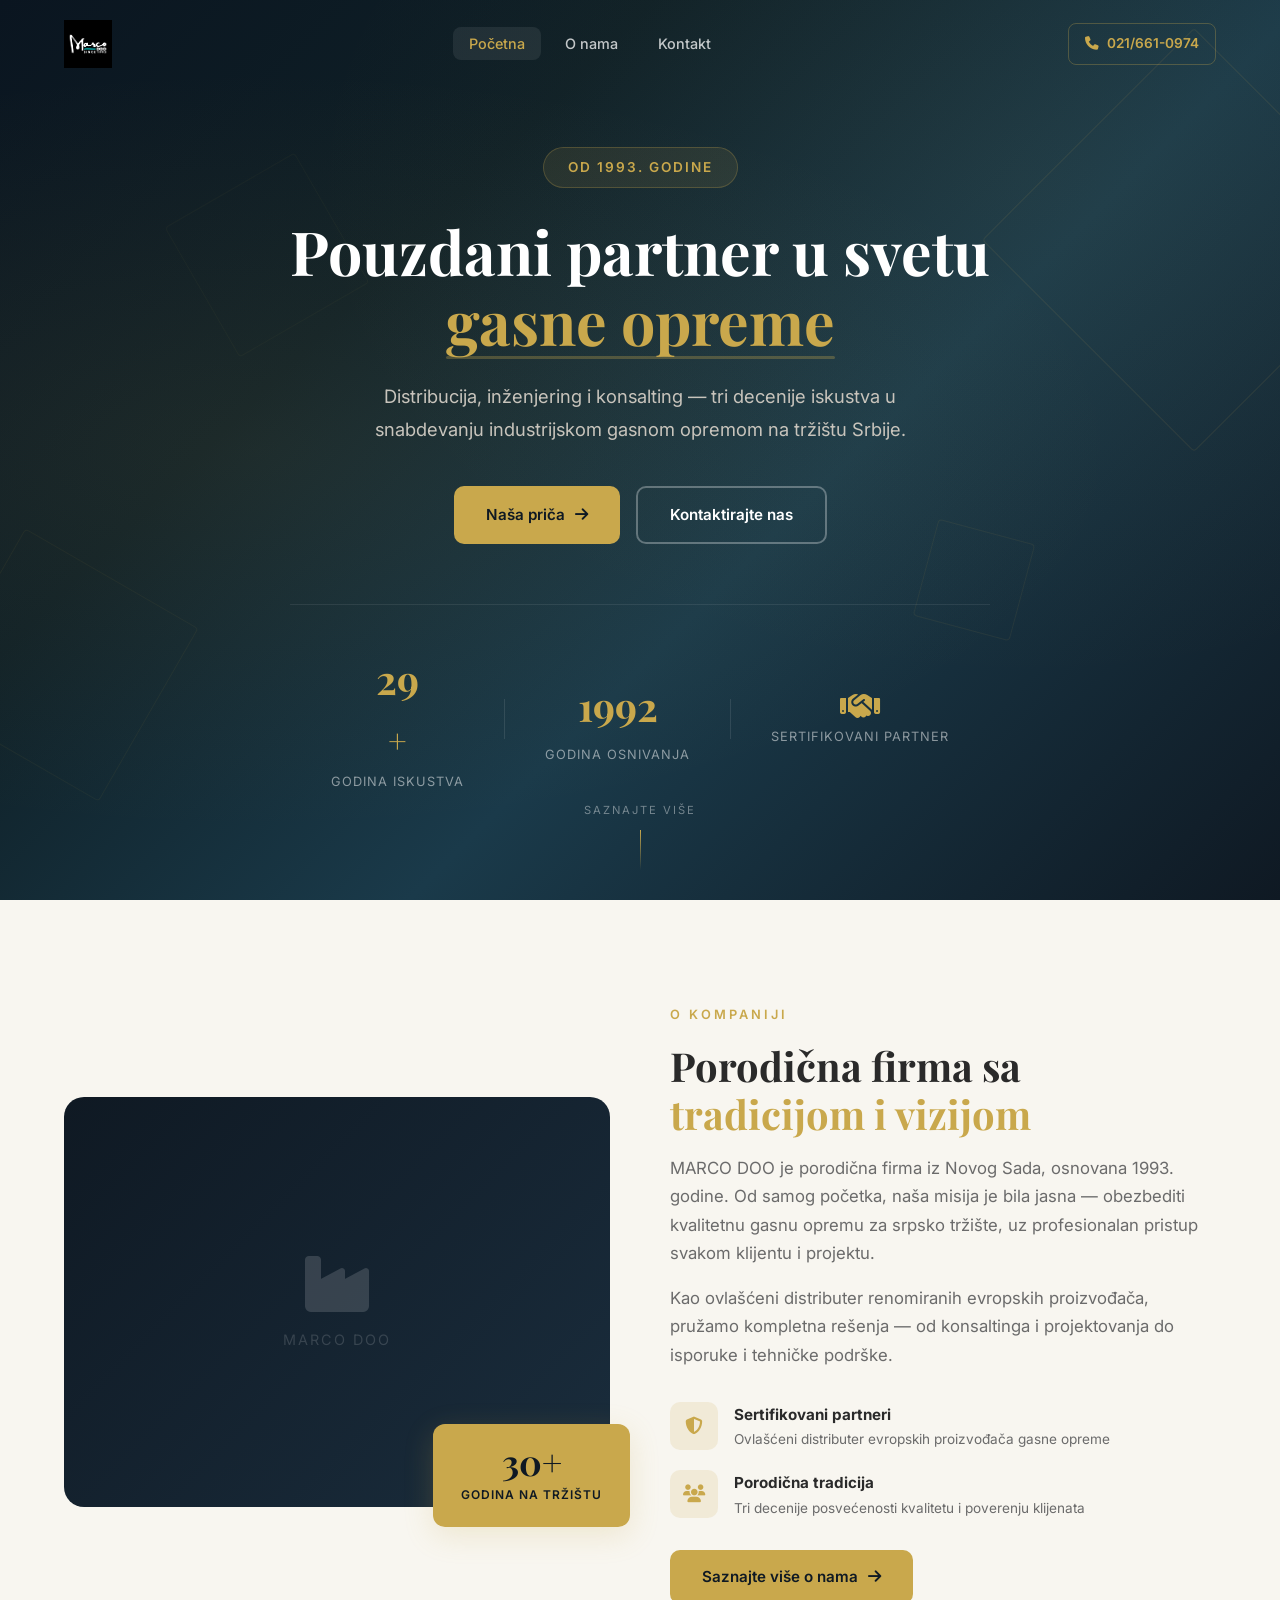
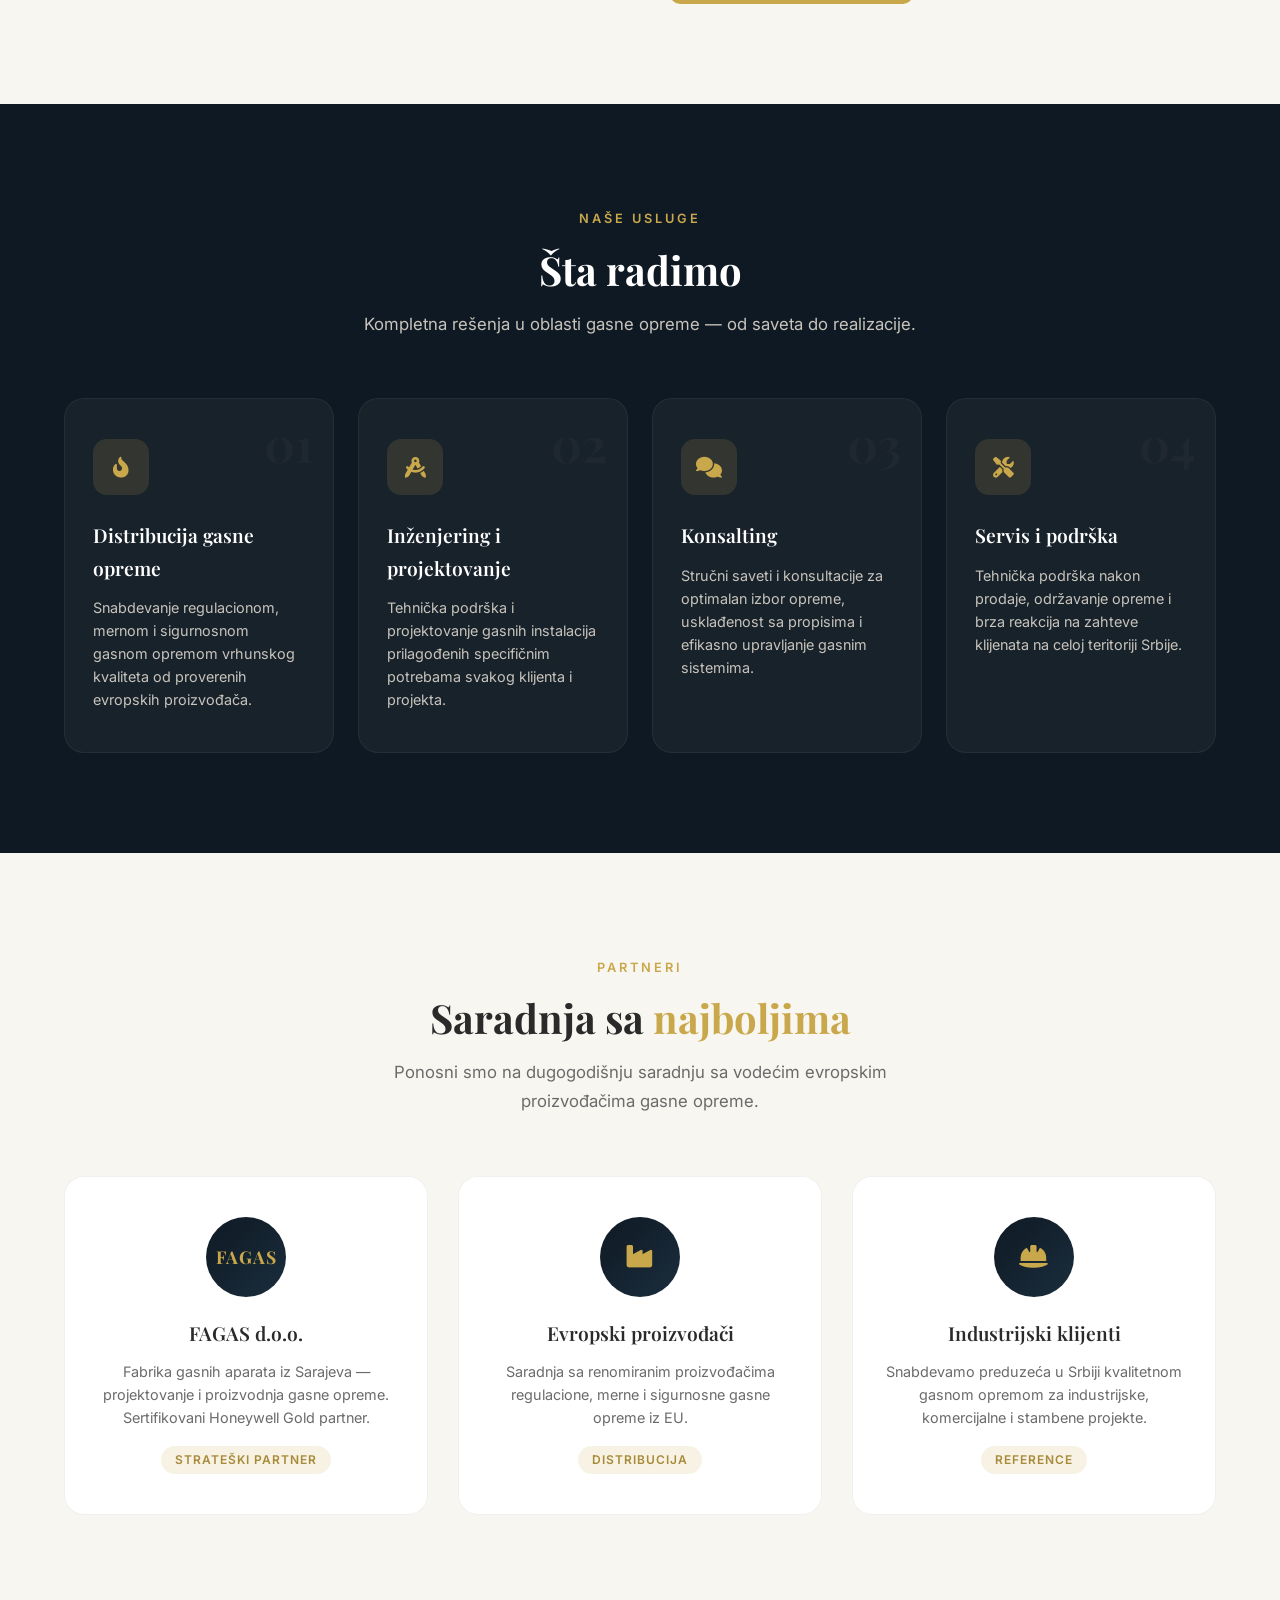
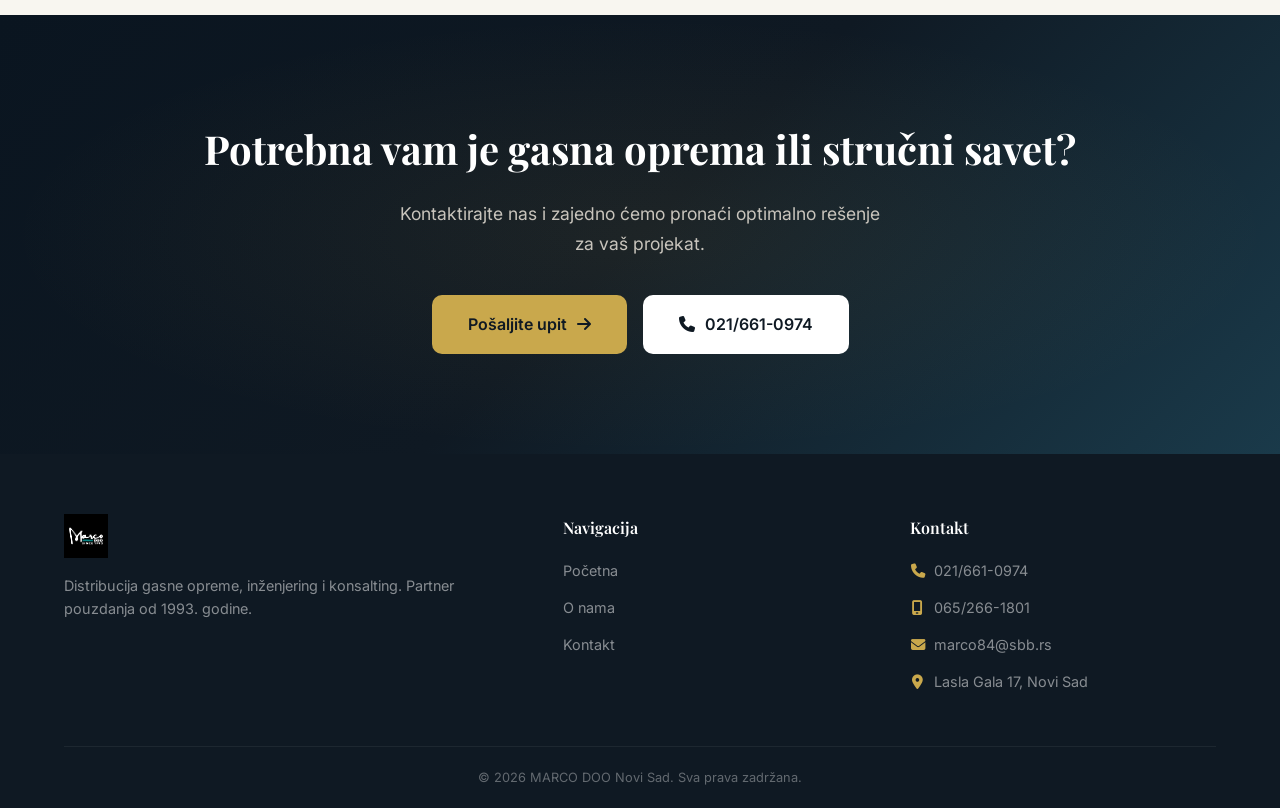
==== index.html @ 39e5b358 "Fix OG image URLs to use actual GitHub Pages domain Images weren't showing in link previews because " ====
<!DOCTYPE html>
<html lang="sr" dir="ltr">
<head>
  <meta charset="UTF-8">
  <meta name="viewport" content="width=device-width, initial-scale=1.0">
  <title>MARCO DOO - Gasna oprema i inženjering | Novi Sad</title>
  <meta name="description" content="MARCO DOO Novi Sad - Distribucija gasne opreme, inženjering i konsalting. Partner pouzdanja od 1993. godine.">
  <meta name="keywords" content="gasna oprema, inženjering, konsalting, distribucija, Novi Sad, MARCO">
  <link rel="canonical" href="https://djordje-stankovic.github.io/marco-doo/index.html">
  <meta property="og:title" content="MARCO DOO - Gasna oprema i inženjering">
  <meta property="og:description" content="Distribucija gasne opreme, inženjering i konsalting. Partner pouzdanja od 1993. godine.">
  <meta property="og:type" content="website">
  <meta property="og:url" content="https://djordje-stankovic.github.io/marco-doo/">
  <meta property="og:image" content="https://djordje-stankovic.github.io/marco-doo/images/viber_image_2026-03-04_09-18-24-986.jpg">
  <meta property="og:image:alt" content="MARCO DOO logo">
  <meta property="og:image:type" content="image/jpeg">
  <meta property="og:image:width" content="1200">
  <meta property="og:image:height" content="630">
  <meta property="og:site_name" content="MARCO DOO">
  <meta property="og:locale" content="sr_RS">
  <meta name="twitter:card" content="summary_large_image">
  <meta name="twitter:title" content="MARCO DOO - Gasna oprema i inženjering">
  <meta name="twitter:description" content="Distribucija gasne opreme, inženjering i konsalting. Partner pouzdanja od 1993. godine.">
  <meta name="twitter:image" content="https://djordje-stankovic.github.io/marco-doo/images/viber_image_2026-03-04_09-18-24-986.jpg">
  <link rel="preconnect" href="https://fonts.googleapis.com">
  <link rel="preconnect" href="https://fonts.gstatic.com" crossorigin>
  <link href="https://fonts.googleapis.com/css2?family=Playfair+Display:wght@400;500;600;700&family=Inter:wght@300;400;500;600;700&display=swap" rel="stylesheet">
  <link rel="stylesheet" href="https://cdnjs.cloudflare.com/ajax/libs/font-awesome/6.5.1/css/all.min.css">
  <link rel="stylesheet" href="style.css">

  <script type="application/ld+json">
  {
    "@context": "https://schema.org",
    "@type": "Organization",
    "name": "MARCO DOO",
    "description": "Distribucija gasne opreme, inženjering i konsalting",
    "url": "https://djordje-stankovic.github.io/marco-doo",
    "telephone": "+381216610974",
    "email": "marco84@sbb.rs",
    "address": {
      "@type": "PostalAddress",
      "streetAddress": "Lasla Gala 17",
      "addressLocality": "Novi Sad",
      "postalCode": "21000",
      "addressCountry": "RS"
    },
    "foundingDate": "1993-03-10",
    "founder": {
      "@type": "Person",
      "name": "Sekula Popović"
    }
  }
  </script>
</head>
<body>

  <!-- Preloader -->
  <div class="preloader" id="preloader">
    <div class="preloader__inner">
      <div class="preloader__logo"><img src="images/viber_image_2026-03-04_09-18-24-986.jpg" alt="MARCO DOO" class="preloader__logo-img"></div>
      <div class="preloader__bar"><div class="preloader__progress"></div></div>
    </div>
  </div>

  <!-- Header -->
  <header class="header" id="header">
    <nav class="nav container">
      <a href="index.html" class="nav__logo">
        <img src="images/viber_image_2026-03-04_09-18-24-986.jpg" alt="MARCO DOO logo" class="nav__logo-img">
      </a>
      <ul class="nav__menu" id="navMenu">
        <li><a href="index.html" class="nav__link active"><i class="fa-solid fa-house"></i> Početna</a></li>
        <li><a href="onama.html" class="nav__link"><i class="fa-solid fa-landmark"></i> O nama</a></li>
        <li><a href="kontakt.html" class="nav__link"><i class="fa-solid fa-envelope"></i> Kontakt</a></li>
        <li class="nav__menu-cta">
          <a href="tel:+381216610974" class="btn btn--gold btn--sm"><i class="fa-solid fa-phone"></i> Pozovite nas</a>
        </li>
        <li class="nav__menu-social">
          <a href="mailto:marco84@sbb.rs"><i class="fa-solid fa-envelope"></i></a>
          <a href="tel:+381216610974"><i class="fa-solid fa-phone"></i></a>
        </li>
      </ul>
      <div class="nav__actions">
        <a href="tel:+381216610974" class="nav__phone"><i class="fa-solid fa-phone"></i> <span>021/661-0974</span></a>
        <button class="nav__burger" id="navBurger" aria-label="Otvori meni">
          <span></span><span></span><span></span>
        </button>
      </div>
    </nav>
    <div class="mobile-overlay" id="mobileOverlay"></div>
  </header>

  <main>
    <!-- Hero -->
    <section class="hero">
      <div class="hero__bg"></div>
      <div class="hero__geometric">
        <div class="hero__shape hero__shape--1"></div>
        <div class="hero__shape hero__shape--2"></div>
        <div class="hero__shape hero__shape--3"></div>
        <div class="hero__shape hero__shape--4"></div>
      </div>
      <div class="hero__content container">
        <div class="hero__badge animate-on-scroll">Od 1993. godine</div>
        <h1 class="hero__title animate-on-scroll">
          Pouzdani partner u svetu<br>
          <span class="hero__title-accent">gasne opreme</span>
        </h1>
        <p class="hero__subtitle animate-on-scroll">
          Distribucija, inženjering i konsalting — tri decenije iskustva u snabdevanju
          industrijskom gasnom opremom na tržištu Srbije.
        </p>
        <div class="hero__actions animate-on-scroll">
          <a href="onama.html" class="btn btn--gold">Naša priča <i class="fa-solid fa-arrow-right"></i></a>
          <a href="kontakt.html" class="btn btn--outline">Kontaktirajte nas</a>
        </div>
        <div class="hero__stats animate-on-scroll">
          <div class="hero__stat">
            <span class="hero__stat-number" data-count="30">0</span><span class="hero__stat-plus">+</span>
            <span class="hero__stat-label">Godina iskustva</span>
          </div>
          <div class="hero__stat-divider"></div>
          <div class="hero__stat">
            <span class="hero__stat-number" data-count="1993">0</span>
            <span class="hero__stat-label">Godina osnivanja</span>
          </div>
          <div class="hero__stat-divider"></div>
          <div class="hero__stat">
            <i class="fa-solid fa-handshake hero__stat-icon"></i>
            <span class="hero__stat-label">Sertifikovani partner</span>
          </div>
        </div>
      </div>
      <div class="hero__scroll">
        <span>Saznajte više</span>
        <div class="hero__scroll-line"></div>
      </div>
    </section>

    <!-- About Intro -->
    <section class="about-intro section">
      <div class="container">
        <div class="about-intro__grid">
          <div class="about-intro__image animate-on-scroll">
            <div class="about-intro__img-placeholder">
              <i class="fa-solid fa-industry"></i>
              <span>MARCO DOO</span>
            </div>
            <div class="about-intro__experience">
              <span class="about-intro__experience-number">30+</span>
              <span class="about-intro__experience-text">godina na tržištu</span>
            </div>
          </div>
          <div class="about-intro__content">
            <span class="section__label animate-on-scroll">O kompaniji</span>
            <h2 class="section__title animate-on-scroll">Porodična firma sa <br><span class="text-gold">tradicijom i vizijom</span></h2>
            <p class="about-intro__text animate-on-scroll">
              MARCO DOO je porodična firma iz Novog Sada, osnovana 1993. godine.
              Od samog početka, naša misija je bila jasna — obezbediti
              kvalitetnu gasnu opremu za srpsko tržište, uz profesionalan pristup
              svakom klijentu i projektu.
            </p>
            <p class="about-intro__text animate-on-scroll">
              Kao ovlašćeni distributer renomiranih evropskih proizvođača,
              pružamo kompletna rešenja — od konsaltinga i projektovanja
              do isporuke i tehničke podrške.
            </p>
            <div class="about-intro__features animate-on-scroll">
              <div class="about-intro__feature">
                <div class="about-intro__feature-icon"><i class="fa-solid fa-shield-halved"></i></div>
                <div>
                  <strong>Sertifikovani partneri</strong>
                  <p>Ovlašćeni distributer evropskih proizvođača gasne opreme</p>
                </div>
              </div>
              <div class="about-intro__feature">
                <div class="about-intro__feature-icon"><i class="fa-solid fa-users"></i></div>
                <div>
                  <strong>Porodična tradicija</strong>
                  <p>Tri decenije posvećenosti kvalitetu i poverenju klijenata</p>
                </div>
              </div>
            </div>
            <a href="onama.html" class="btn btn--gold animate-on-scroll">Saznajte više o nama <i class="fa-solid fa-arrow-right"></i></a>
          </div>
        </div>
      </div>
    </section>

    <!-- Services -->
    <section class="services section section--dark">
      <div class="container">
        <div class="section__header">
          <span class="section__label animate-on-scroll">Naše usluge</span>
          <h2 class="section__title animate-on-scroll">Šta radimo</h2>
          <p class="section__desc animate-on-scroll">Kompletna rešenja u oblasti gasne opreme — od saveta do realizacije.</p>
        </div>
        <div class="services__grid">
          <div class="services__card tilt-card animate-on-scroll">
            <div class="services__card-icon">
              <i class="fa-solid fa-fire-flame-curved"></i>
            </div>
            <h3>Distribucija gasne opreme</h3>
            <p>Snabdevanje regulacionom, mernom i sigurnosnom gasnom opremom vrhunskog kvaliteta od proverenih evropskih proizvođača.</p>
            <div class="services__card-number">01</div>
          </div>
          <div class="services__card tilt-card animate-on-scroll">
            <div class="services__card-icon">
              <i class="fa-solid fa-compass-drafting"></i>
            </div>
            <h3>Inženjering i projektovanje</h3>
            <p>Tehnička podrška i projektovanje gasnih instalacija prilagođenih specifičnim potrebama svakog klijenta i projekta.</p>
            <div class="services__card-number">02</div>
          </div>
          <div class="services__card tilt-card animate-on-scroll">
            <div class="services__card-icon">
              <i class="fa-solid fa-comments"></i>
            </div>
            <h3>Konsalting</h3>
            <p>Stručni saveti i konsultacije za optimalan izbor opreme, usklađenost sa propisima i efikasno upravljanje gasnim sistemima.</p>
            <div class="services__card-number">03</div>
          </div>
          <div class="services__card tilt-card animate-on-scroll">
            <div class="services__card-icon">
              <i class="fa-solid fa-screwdriver-wrench"></i>
            </div>
            <h3>Servis i podrška</h3>
            <p>Tehnička podrška nakon prodaje, održavanje opreme i brza reakcija na zahteve klijenata na celoj teritoriji Srbije.</p>
            <div class="services__card-number">04</div>
          </div>
        </div>
      </div>
    </section>

    <!-- Partners -->
    <section class="partners section">
      <div class="container">
        <div class="section__header">
          <span class="section__label animate-on-scroll">Partneri</span>
          <h2 class="section__title animate-on-scroll">Saradnja sa <span class="text-gold">najboljima</span></h2>
          <p class="section__desc animate-on-scroll">Ponosni smo na dugogodišnju saradnju sa vodećim evropskim proizvođačima gasne opreme.</p>
        </div>
        <div class="partners__grid">
          <div class="partners__card tilt-card animate-on-scroll">
            <div class="partners__logo">
              <span>FAGAS</span>
            </div>
            <h3>FAGAS d.o.o.</h3>
            <p>Fabrika gasnih aparata iz Sarajeva — projektovanje i proizvodnja gasne opreme. Sertifikovani Honeywell Gold partner.</p>
            <span class="partners__tag">Strateški partner</span>
          </div>
          <div class="partners__card tilt-card animate-on-scroll">
            <div class="partners__logo">
              <i class="fa-solid fa-industry"></i>
            </div>
            <h3>Evropski proizvođači</h3>
            <p>Saradnja sa renomiranim proizvođačima regulacione, merne i sigurnosne gasne opreme iz EU.</p>
            <span class="partners__tag">Distribucija</span>
          </div>
          <div class="partners__card tilt-card animate-on-scroll">
            <div class="partners__logo">
              <i class="fa-solid fa-helmet-safety"></i>
            </div>
            <h3>Industrijski klijenti</h3>
            <p>Snabdevamo preduzeća u Srbiji kvalitetnom gasnom opremom za industrijske, komercijalne i stambene projekte.</p>
            <span class="partners__tag">Reference</span>
          </div>
        </div>
      </div>
    </section>

    <!-- CTA -->
    <section class="cta">
      <div class="cta__bg"></div>
      <div class="container cta__content">
        <h2 class="animate-on-scroll">Potrebna vam je gasna oprema ili stručni savet?</h2>
        <p class="animate-on-scroll">Kontaktirajte nas i zajedno ćemo pronaći optimalno rešenje za vaš projekat.</p>
        <div class="cta__actions animate-on-scroll">
          <a href="kontakt.html" class="btn btn--gold btn--lg">Pošaljite upit <i class="fa-solid fa-arrow-right"></i></a>
          <a href="tel:+381216610974" class="btn btn--white btn--lg"><i class="fa-solid fa-phone"></i> 021/661-0974</a>
        </div>
      </div>
    </section>
  </main>

  <!-- Footer -->
  <footer class="footer">
    <div class="container">
      <div class="footer__inner">
        <div class="footer__brand">
          <a href="index.html" class="footer__logo">
            <img src="images/viber_image_2026-03-04_09-18-24-986.jpg" alt="MARCO DOO logo" class="footer__logo-img">
          </a>
          <p class="footer__desc">Distribucija gasne opreme, inženjering i konsalting. Partner pouzdanja od 1993. godine.</p>
        </div>
        <div class="footer__nav">
          <h4>Navigacija</h4>
          <ul>
            <li><a href="index.html">Početna</a></li>
            <li><a href="onama.html">O nama</a></li>
            <li><a href="kontakt.html">Kontakt</a></li>
          </ul>
        </div>
        <div class="footer__contact">
          <h4>Kontakt</h4>
          <ul>
            <li><a href="tel:+381216610974"><i class="fa-solid fa-phone"></i> 021/661-0974</a></li>
            <li><a href="tel:+381652661801"><i class="fa-solid fa-mobile-screen"></i> 065/266-1801</a></li>
            <li><a href="mailto:marco84@sbb.rs"><i class="fa-solid fa-envelope"></i> marco84@sbb.rs</a></li>
            <li><span><i class="fa-solid fa-location-dot"></i> Lasla Gala 17, Novi Sad</span></li>
          </ul>
        </div>
      </div>
      <div class="footer__bottom">
        <p>&copy; <span class="current-year"></span> MARCO DOO Novi Sad. Sva prava zadržana.</p>
      </div>
    </div>
  </footer>

  <!-- Back to top -->
  <button class="back-to-top" id="backToTop" aria-label="Nazad na vrh">
    <i class="fa-solid fa-chevron-up"></i>
  </button>

  <script src="script.js"></script>
</body>
</html>
---- style.css ----
/* ================================================
   MARCO DOO - Premium Corporate Website
   Distribucija gasne opreme, inženjering, konsalting
   ================================================ */

/* ---- Variables ---- */
:root {
  --navy: #0f1923;
  --navy-light: #1a2d3d;
  --navy-mid: #142533;
  --gold: #c9a84c;
  --gold-light: #e0bf5a;
  --gold-dark: #a88b3a;
  --gold-glow: rgba(201, 168, 76, 0.15);
  --cream: #f8f6f0;
  --cream-dark: #efe9dc;
  --white: #ffffff;
  --text: #2a2a2a;
  --text-light: #6b6b6b;
  --text-on-dark: #c8c4bc;
  --border: rgba(201, 168, 76, 0.2);
  --shadow: 0 4px 30px rgba(0, 0, 0, 0.08);
  --shadow-lg: 0 20px 60px rgba(0, 0, 0, 0.12);
  --shadow-gold: 0 8px 30px rgba(201, 168, 76, 0.2);
  --radius: 12px;
  --radius-lg: 20px;
  --transition: 0.4s cubic-bezier(0.25, 0.46, 0.45, 0.94);
  --font-heading: 'Playfair Display', Georgia, serif;
  --font-body: 'Inter', -apple-system, sans-serif;
}

/* ---- Reset & Base ---- */
*, *::before, *::after { box-sizing: border-box; margin: 0; padding: 0; }

html {
  scroll-behavior: smooth;
  overflow-x: hidden;
}

body {
  font-family: var(--font-body);
  font-size: 16px;
  line-height: 1.7;
  color: var(--text);
  background: var(--cream);
  overflow-x: hidden;
  -webkit-font-smoothing: antialiased;
}

img { max-width: 100%; height: auto; display: block; }
a { text-decoration: none; color: inherit; transition: color var(--transition); }
ul { list-style: none; }
button { border: none; background: none; cursor: pointer; font-family: inherit; }
input, textarea, select { font-family: inherit; font-size: inherit; }

.container {
  max-width: 1200px;
  margin: 0 auto;
  padding: 0 24px;
}

.text-gold { color: var(--gold); }

/* ---- Preloader ---- */
.preloader {
  position: fixed;
  inset: 0;
  z-index: 10000;
  background: var(--navy);
  display: flex;
  align-items: center;
  justify-content: center;
  transition: opacity 0.6s ease, visibility 0.6s ease;
  animation: preloaderForceHide 0.6s ease 1.5s forwards;
}

.preloader.loaded {
  opacity: 0;
  visibility: hidden;
  pointer-events: none;
  animation: none;
}

@keyframes preloaderForceHide {
  to { opacity: 0; visibility: hidden; pointer-events: none; }
}

.preloader__inner { text-align: center; }

.preloader__logo {
  margin-bottom: 24px;
  text-align: center;
}

.preloader__logo-img {
  height: 60px;
  width: auto;
  filter: invert(1) brightness(2);
}

.preloader__bar {
  width: 200px;
  height: 2px;
  background: rgba(255,255,255,0.1);
  border-radius: 2px;
  overflow: hidden;
}

.preloader__progress {
  width: 0;
  height: 100%;
  background: var(--gold);
  border-radius: 2px;
  animation: preloaderBar 1.2s ease forwards;
}

@keyframes preloaderBar {
  to { width: 100%; }
}

/* ---- Header ---- */
.header {
  position: fixed;
  top: 0;
  left: 0;
  width: 100%;
  z-index: 1000;
  padding: 20px 0;
  transition: all var(--transition);
}

.header.scrolled {
  background: rgba(15, 25, 35, 0.95);
  backdrop-filter: blur(20px);
  padding: 12px 0;
  box-shadow: 0 4px 30px rgba(0, 0, 0, 0.3);
}

.nav {
  display: flex;
  align-items: center;
  justify-content: space-between;
}

.nav__logo {
  display: flex;
  align-items: center;
  gap: 12px;
  z-index: 1001;
}

.nav__logo-img {
  height: 48px;
  width: auto;
  filter: invert(1) brightness(2);
  transition: all var(--transition);
}

.nav__logo:hover .nav__logo-img { opacity: 0.85; }

.nav__menu {
  display: flex;
  align-items: center;
  gap: 8px;
}

.nav__link {
  color: rgba(255,255,255,0.75);
  font-size: 0.9rem;
  font-weight: 500;
  padding: 8px 16px;
  border-radius: 8px;
  transition: all var(--transition);
}

.nav__link i { display: none; }

.nav__link:hover,
.nav__link.active {
  color: var(--white);
  background: rgba(255,255,255,0.08);
}

.nav__link.active { color: var(--gold); }

.nav__actions {
  display: flex;
  align-items: center;
  gap: 16px;
}

.nav__phone {
  color: var(--gold);
  font-size: 0.85rem;
  font-weight: 600;
  display: flex;
  align-items: center;
  gap: 8px;
  padding: 8px 16px;
  border: 1px solid rgba(201, 168, 76, 0.3);
  border-radius: 8px;
  transition: all var(--transition);
}

.nav__phone:hover {
  background: var(--gold);
  color: var(--navy);
}

.nav__burger { display: none; }
.nav__menu-cta { display: none; }
.nav__menu-social { display: none; }

/* Mobile Overlay */
.mobile-overlay {
  position: fixed;
  inset: 0;
  background: rgba(0, 0, 0, 0.6);
  z-index: 999;
  opacity: 0;
  visibility: hidden;
  pointer-events: none;
  transition: all var(--transition);
}

.mobile-overlay.active {
  opacity: 1;
  visibility: visible;
  pointer-events: auto;
}

/* ---- Buttons ---- */
.btn {
  display: inline-flex;
  align-items: center;
  gap: 10px;
  font-weight: 600;
  font-size: 0.95rem;
  padding: 14px 32px;
  border-radius: 10px;
  transition: all var(--transition);
  position: relative;
  overflow: hidden;
}

.btn--gold {
  background: var(--gold);
  color: var(--navy);
}

.btn--gold:hover {
  background: var(--gold-light);
  transform: translateY(-2px);
  box-shadow: var(--shadow-gold);
}

.btn--outline {
  border: 2px solid rgba(255,255,255,0.3);
  color: var(--white);
}

.btn--outline:hover {
  border-color: var(--gold);
  color: var(--gold);
  background: rgba(201, 168, 76, 0.08);
}

.btn--white {
  background: var(--white);
  color: var(--navy);
}

.btn--white:hover {
  transform: translateY(-2px);
  box-shadow: var(--shadow);
}

.btn--sm { padding: 10px 20px; font-size: 0.85rem; }
.btn--lg { padding: 16px 36px; font-size: 1rem; }
.btn--full { width: 100%; justify-content: center; }

/* ---- Section Helpers ---- */
.section { padding: 100px 0; }

.section--dark {
  background: var(--navy);
  color: var(--white);
}

.section--alt { background: var(--cream-dark); }

.section__header {
  text-align: center;
  max-width: 600px;
  margin: 0 auto 60px;
}

.section__label {
  display: inline-block;
  font-size: 0.8rem;
  font-weight: 600;
  text-transform: uppercase;
  letter-spacing: 3px;
  color: var(--gold);
  margin-bottom: 16px;
}

.section__title {
  font-family: var(--font-heading);
  font-size: 2.5rem;
  font-weight: 700;
  line-height: 1.2;
  margin-bottom: 16px;
}

.section--dark .section__title { color: var(--white); }

.section__desc {
  font-size: 1.05rem;
  color: var(--text-light);
  line-height: 1.7;
}

.section--dark .section__desc { color: var(--text-on-dark); }

/* ---- Scroll Animations ---- */
.animate-on-scroll {
  opacity: 1;
  transform: translateY(20px);
  transition: opacity 0.7s ease, transform 0.7s ease;
}

.animate-on-scroll.visible {
  opacity: 1;
  transform: translateY(0);
}

/* ---- Hero ---- */
.hero {
  position: relative;
  min-height: 100vh;
  display: flex;
  align-items: center;
  justify-content: center;
  overflow: hidden;
}

.hero__bg {
  position: absolute;
  inset: 0;
  background: linear-gradient(135deg, #0a1520 0%, #0f2027 30%, #1a3a4a 60%, #0f1923 100%);
  z-index: 0;
}

.hero__bg::after {
  content: '';
  position: absolute;
  inset: 0;
  background:
    radial-gradient(ellipse at 20% 50%, rgba(201, 168, 76, 0.08) 0%, transparent 60%),
    radial-gradient(ellipse at 80% 20%, rgba(201, 168, 76, 0.05) 0%, transparent 50%);
}

/* Geometric Shapes */
.hero__geometric {
  position: absolute;
  inset: 0;
  z-index: 1;
  overflow: hidden;
}

.hero__shape {
  position: absolute;
  border: 1px solid rgba(201, 168, 76, 0.1);
  border-radius: 4px;
  animation: floatShape 20s ease-in-out infinite;
}

.hero__shape--1 {
  width: 300px;
  height: 300px;
  top: 10%;
  right: -5%;
  transform: rotate(45deg);
  animation-delay: 0s;
}

.hero__shape--2 {
  width: 200px;
  height: 200px;
  bottom: 15%;
  left: -3%;
  transform: rotate(30deg);
  animation-delay: -5s;
  border-color: rgba(201, 168, 76, 0.06);
}

.hero__shape--3 {
  width: 150px;
  height: 150px;
  top: 20%;
  left: 15%;
  transform: rotate(60deg);
  animation-delay: -10s;
  border-color: rgba(201, 168, 76, 0.04);
}

.hero__shape--4 {
  width: 100px;
  height: 100px;
  bottom: 30%;
  right: 20%;
  transform: rotate(15deg);
  animation-delay: -15s;
  border-color: rgba(201, 168, 76, 0.08);
}

@keyframes floatShape {
  0%, 100% { transform: rotate(45deg) translate(0, 0); }
  25% { transform: rotate(50deg) translate(20px, -15px); }
  50% { transform: rotate(42deg) translate(-10px, 20px); }
  75% { transform: rotate(48deg) translate(15px, 10px); }
}

.hero__content {
  position: relative;
  z-index: 2;
  text-align: center;
  padding: 120px 0 80px;
  max-width: 800px;
  margin: 0 auto;
}

.hero__badge {
  display: inline-block;
  padding: 8px 24px;
  background: rgba(201, 168, 76, 0.1);
  border: 1px solid rgba(201, 168, 76, 0.25);
  border-radius: 50px;
  color: var(--gold);
  font-size: 0.85rem;
  font-weight: 600;
  letter-spacing: 2px;
  text-transform: uppercase;
  margin-bottom: 28px;
}

.hero__title {
  font-family: var(--font-heading);
  font-size: 3.8rem;
  font-weight: 700;
  color: var(--white);
  line-height: 1.15;
  margin-bottom: 24px;
}

.hero__title-accent {
  color: var(--gold);
  position: relative;
}

.hero__title-accent::after {
  content: '';
  position: absolute;
  bottom: 2px;
  left: 0;
  width: 100%;
  height: 3px;
  background: var(--gold);
  opacity: 0.3;
  border-radius: 2px;
}

.hero__subtitle {
  font-size: 1.15rem;
  color: var(--text-on-dark);
  line-height: 1.8;
  max-width: 600px;
  margin: 0 auto 40px;
}

.hero__actions {
  display: flex;
  gap: 16px;
  justify-content: center;
  margin-bottom: 60px;
}

.hero__stats {
  display: flex;
  align-items: center;
  justify-content: center;
  gap: 40px;
  padding-top: 40px;
  border-top: 1px solid rgba(255,255,255,0.08);
}

.hero__stat { text-align: center; }

.hero__stat-number {
  font-family: var(--font-heading);
  font-size: 2.5rem;
  font-weight: 700;
  color: var(--gold);
  display: block;
}

.hero__stat-plus {
  font-family: var(--font-heading);
  font-size: 2rem;
  color: var(--gold);
}

.hero__stat-icon {
  font-size: 2rem;
  color: var(--gold);
  display: block;
  margin-bottom: 4px;
}

.hero__stat-label {
  font-size: 0.8rem;
  color: rgba(255,255,255,0.5);
  text-transform: uppercase;
  letter-spacing: 1px;
  margin-top: 4px;
  display: block;
}

.hero__stat-divider {
  width: 1px;
  height: 40px;
  background: rgba(255,255,255,0.1);
}

/* Hero Scroll Indicator */
.hero__scroll {
  position: absolute;
  bottom: 30px;
  left: 50%;
  transform: translateX(-50%);
  z-index: 2;
  text-align: center;
  color: rgba(255,255,255,0.4);
  font-size: 0.7rem;
  letter-spacing: 2px;
  text-transform: uppercase;
}

.hero__scroll-line {
  width: 1px;
  height: 40px;
  background: linear-gradient(to bottom, var(--gold), transparent);
  margin: 10px auto 0;
  animation: scrollLine 2s ease-in-out infinite;
}

@keyframes scrollLine {
  0%, 100% { opacity: 0.3; transform: scaleY(0.5); transform-origin: top; }
  50% { opacity: 1; transform: scaleY(1); }
}

/* ---- Page Hero (subpages) ---- */
.page-hero {
  position: relative;
  padding: 160px 0 80px;
  overflow: hidden;
}

.page-hero__bg {
  position: absolute;
  inset: 0;
  background: linear-gradient(135deg, #0a1520, #1a3a4a);
  z-index: 0;
}

.page-hero__bg::after {
  content: '';
  position: absolute;
  inset: 0;
  background: radial-gradient(ellipse at 30% 50%, rgba(201, 168, 76, 0.06) 0%, transparent 60%);
}

.page-hero__content {
  position: relative;
  z-index: 2;
}

.page-hero__breadcrumb {
  font-size: 0.85rem;
  color: rgba(255,255,255,0.5);
  margin-bottom: 16px;
  display: flex;
  align-items: center;
  gap: 10px;
}

.page-hero__breadcrumb a {
  color: rgba(255,255,255,0.5);
  transition: color var(--transition);
}

.page-hero__breadcrumb a:hover { color: var(--gold); }
.page-hero__breadcrumb i { font-size: 0.65rem; }
.page-hero__breadcrumb span { color: var(--gold); }

.page-hero h1 {
  font-family: var(--font-heading);
  font-size: 3rem;
  color: var(--white);
  margin-bottom: 12px;
}

.page-hero p {
  font-size: 1.1rem;
  color: var(--text-on-dark);
  max-width: 500px;
}

/* ---- About Intro ---- */
.about-intro__grid {
  display: grid;
  grid-template-columns: 1fr 1fr;
  gap: 60px;
  align-items: center;
}

.about-intro__image { position: relative; }

.about-intro__img-placeholder {
  width: 100%;
  aspect-ratio: 4/3;
  background: linear-gradient(135deg, var(--navy), var(--navy-light));
  border-radius: var(--radius-lg);
  display: flex;
  flex-direction: column;
  align-items: center;
  justify-content: center;
  gap: 12px;
  color: rgba(255,255,255,0.15);
}

.about-intro__img-placeholder i { font-size: 4rem; }
.about-intro__img-placeholder span { font-size: 0.9rem; letter-spacing: 2px; text-transform: uppercase; }

.about-intro__experience {
  position: absolute;
  bottom: -20px;
  right: -20px;
  background: var(--gold);
  color: var(--navy);
  padding: 20px 28px;
  border-radius: var(--radius);
  text-align: center;
  box-shadow: var(--shadow-gold);
}

.about-intro__experience-number {
  display: block;
  font-family: var(--font-heading);
  font-size: 2.2rem;
  font-weight: 700;
  line-height: 1;
}

.about-intro__experience-text {
  font-size: 0.75rem;
  font-weight: 600;
  text-transform: uppercase;
  letter-spacing: 1px;
}

.about-intro__text {
  font-size: 1.05rem;
  color: var(--text-light);
  margin-bottom: 16px;
}

.about-intro__features {
  display: flex;
  flex-direction: column;
  gap: 20px;
  margin: 32px 0;
}

.about-intro__feature {
  display: flex;
  gap: 16px;
  align-items: flex-start;
}

.about-intro__feature-icon {
  width: 48px;
  height: 48px;
  min-width: 48px;
  background: var(--gold-glow);
  color: var(--gold);
  display: flex;
  align-items: center;
  justify-content: center;
  border-radius: 10px;
  font-size: 1.1rem;
}

.about-intro__feature strong {
  display: block;
  margin-bottom: 2px;
  font-size: 0.95rem;
}

.about-intro__feature p {
  font-size: 0.85rem;
  color: var(--text-light);
  line-height: 1.5;
}

/* ---- Services ---- */
.services__grid {
  display: grid;
  grid-template-columns: repeat(4, 1fr);
  gap: 24px;
}

.services__card {
  background: rgba(255,255,255,0.04);
  border: 1px solid rgba(255,255,255,0.06);
  border-radius: var(--radius-lg);
  padding: 40px 28px;
  position: relative;
  overflow: hidden;
  transition: all var(--transition);
}

.services__card:hover {
  background: rgba(255,255,255,0.07);
  border-color: rgba(201, 168, 76, 0.2);
  transform: translateY(-4px);
}

.services__card-icon {
  width: 56px;
  height: 56px;
  background: var(--gold-glow);
  color: var(--gold);
  display: flex;
  align-items: center;
  justify-content: center;
  border-radius: 14px;
  font-size: 1.3rem;
  margin-bottom: 24px;
  transition: all var(--transition);
}

.services__card:hover .services__card-icon {
  background: var(--gold);
  color: var(--navy);
}

.services__card h3 {
  font-family: var(--font-heading);
  font-size: 1.2rem;
  font-weight: 600;
  margin-bottom: 12px;
}

.services__card p {
  font-size: 0.9rem;
  color: var(--text-on-dark);
  line-height: 1.6;
}

.services__card-number {
  position: absolute;
  top: 20px;
  right: 20px;
  font-family: var(--font-heading);
  font-size: 3rem;
  font-weight: 700;
  color: rgba(255,255,255,0.03);
  line-height: 1;
}

/* ---- Partners ---- */
.partners__grid {
  display: grid;
  grid-template-columns: repeat(3, 1fr);
  gap: 30px;
}

.partners__card {
  background: var(--white);
  border: 1px solid rgba(0,0,0,0.06);
  border-radius: var(--radius-lg);
  padding: 40px 30px;
  text-align: center;
  transition: all var(--transition);
  position: relative;
}

.partners__card:hover {
  transform: translateY(-6px);
  box-shadow: var(--shadow-lg);
  border-color: rgba(201, 168, 76, 0.2);
}

.partners__logo {
  width: 80px;
  height: 80px;
  background: linear-gradient(135deg, var(--navy), var(--navy-light));
  border-radius: 50%;
  display: flex;
  align-items: center;
  justify-content: center;
  margin: 0 auto 20px;
  color: var(--gold);
  font-family: var(--font-heading);
  font-size: 1.1rem;
  font-weight: 700;
  letter-spacing: 1px;
}

.partners__logo i { font-size: 1.6rem; }

.partners__card h3 {
  font-family: var(--font-heading);
  font-size: 1.2rem;
  font-weight: 600;
  margin-bottom: 10px;
}

.partners__card p {
  font-size: 0.9rem;
  color: var(--text-light);
  line-height: 1.6;
  margin-bottom: 16px;
}

.partners__tag {
  display: inline-block;
  padding: 4px 14px;
  background: var(--gold-glow);
  color: var(--gold-dark);
  font-size: 0.75rem;
  font-weight: 600;
  border-radius: 50px;
  text-transform: uppercase;
  letter-spacing: 1px;
}

/* ---- CTA ---- */
.cta {
  position: relative;
  padding: 100px 0;
  overflow: hidden;
}

.cta__bg {
  position: absolute;
  inset: 0;
  background: linear-gradient(135deg, #0a1520, var(--navy), #1a3a4a);
  z-index: 0;
}

.cta__bg::before {
  content: '';
  position: absolute;
  inset: 0;
  background: radial-gradient(ellipse at center, rgba(201, 168, 76, 0.08), transparent 70%);
}

.cta__content {
  position: relative;
  z-index: 2;
  text-align: center;
}

.cta h2 {
  font-family: var(--font-heading);
  font-size: 2.5rem;
  color: var(--white);
  margin-bottom: 16px;
}

.cta p {
  font-size: 1.1rem;
  color: var(--text-on-dark);
  margin-bottom: 36px;
  max-width: 500px;
  margin-left: auto;
  margin-right: auto;
}

.cta__actions {
  display: flex;
  gap: 16px;
  justify-content: center;
  flex-wrap: wrap;
}

/* ---- Story (O nama) ---- */
.story__intro {
  display: grid;
  grid-template-columns: 1.2fr 1fr;
  gap: 60px;
  align-items: center;
}

.story__intro-content .section__label { display: block; }

.story__intro-content p {
  font-size: 1.05rem;
  color: var(--text-light);
  margin-bottom: 16px;
}

.story__img-placeholder {
  width: 100%;
  aspect-ratio: 4/3;
  background: linear-gradient(135deg, var(--navy), var(--navy-light));
  border-radius: var(--radius-lg);
  display: flex;
  flex-direction: column;
  align-items: center;
  justify-content: center;
  gap: 12px;
  color: rgba(255,255,255,0.15);
}

.story__img-placeholder i { font-size: 3.5rem; }
.story__img-placeholder span { font-size: 0.85rem; letter-spacing: 2px; text-transform: uppercase; }

/* ---- Timeline ---- */
.timeline__track {
  position: relative;
  max-width: 800px;
  margin: 0 auto;
  padding: 40px 0;
}

.timeline__line {
  position: absolute;
  left: 50%;
  top: 0;
  bottom: 0;
  width: 2px;
  background: linear-gradient(to bottom, transparent, rgba(201, 168, 76, 0.3), transparent);
  transform: translateX(-50%);
}

.timeline__item {
  display: flex;
  justify-content: flex-end;
  padding-right: calc(50% + 40px);
  margin-bottom: 50px;
  position: relative;
}

.timeline__item--right {
  justify-content: flex-start;
  padding-right: 0;
  padding-left: calc(50% + 40px);
}

.timeline__dot {
  position: absolute;
  left: 50%;
  top: 20px;
  width: 16px;
  height: 16px;
  background: var(--gold);
  border: 3px solid var(--navy);
  border-radius: 50%;
  transform: translateX(-50%);
  z-index: 2;
}

.timeline__card {
  background: rgba(255,255,255,0.04);
  border: 1px solid rgba(255,255,255,0.08);
  border-radius: var(--radius);
  padding: 28px;
  transition: all var(--transition);
}

.timeline__card:hover {
  border-color: rgba(201, 168, 76, 0.2);
  background: rgba(255,255,255,0.06);
}

.timeline__year {
  display: inline-block;
  font-family: var(--font-heading);
  font-size: 0.85rem;
  font-weight: 700;
  color: var(--gold);
  padding: 4px 14px;
  background: var(--gold-glow);
  border-radius: 50px;
  margin-bottom: 12px;
  letter-spacing: 1px;
}

.timeline__card h3 {
  font-family: var(--font-heading);
  font-size: 1.2rem;
  margin-bottom: 8px;
}

.timeline__card p {
  font-size: 0.9rem;
  color: var(--text-on-dark);
  line-height: 1.6;
}

/* ---- Founders ---- */
.founders__grid {
  display: grid;
  grid-template-columns: repeat(3, 1fr);
  gap: 30px;
}

.founders__card {
  background: var(--white);
  border: 1px solid rgba(0,0,0,0.06);
  border-radius: var(--radius-lg);
  padding: 40px 30px;
  text-align: center;
  transition: all var(--transition);
}

.founders__card:hover {
  transform: translateY(-4px);
  box-shadow: var(--shadow-lg);
}

.founders__card--highlight {
  border-color: rgba(201, 168, 76, 0.3);
  box-shadow: var(--shadow-gold);
}

.founders__avatar {
  width: 80px;
  height: 80px;
  background: var(--cream-dark);
  border-radius: 50%;
  display: flex;
  align-items: center;
  justify-content: center;
  margin: 0 auto 20px;
  font-size: 1.8rem;
  color: var(--text-light);
}

.founders__avatar--gold {
  background: var(--gold-glow);
  color: var(--gold);
}

.founders__info h3 {
  font-family: var(--font-heading);
  font-size: 1.25rem;
  font-weight: 600;
  margin-bottom: 4px;
}

.founders__role {
  display: inline-block;
  font-size: 0.8rem;
  font-weight: 600;
  color: var(--gold);
  margin-bottom: 12px;
  text-transform: uppercase;
  letter-spacing: 1px;
}

.founders__info p {
  font-size: 0.9rem;
  color: var(--text-light);
  line-height: 1.6;
}

/* ---- Values ---- */
.values__grid {
  display: grid;
  grid-template-columns: repeat(4, 1fr);
  gap: 30px;
}

.values__item {
  text-align: center;
  padding: 30px 20px;
}

.values__icon {
  width: 64px;
  height: 64px;
  background: var(--white);
  color: var(--gold);
  display: flex;
  align-items: center;
  justify-content: center;
  border-radius: 16px;
  font-size: 1.4rem;
  margin: 0 auto 20px;
  box-shadow: var(--shadow);
  transition: all var(--transition);
}

.values__item:hover .values__icon {
  background: var(--gold);
  color: var(--navy);
  transform: translateY(-4px);
  box-shadow: var(--shadow-gold);
}

.values__item h3 {
  font-family: var(--font-heading);
  font-size: 1.15rem;
  font-weight: 600;
  margin-bottom: 8px;
}

.values__item p {
  font-size: 0.9rem;
  color: var(--text-light);
  line-height: 1.6;
}

/* ---- Contact ---- */
.contact__grid {
  display: grid;
  grid-template-columns: 1fr 1.2fr;
  gap: 60px;
  align-items: flex-start;
}

.contact__cards {
  display: flex;
  flex-direction: column;
  gap: 20px;
  margin-top: 32px;
}

.contact__card {
  display: flex;
  gap: 16px;
  align-items: flex-start;
  padding: 20px;
  background: var(--white);
  border-radius: var(--radius);
  border: 1px solid rgba(0,0,0,0.04);
  transition: all var(--transition);
}

.contact__card:hover {
  box-shadow: var(--shadow);
  border-color: rgba(201, 168, 76, 0.15);
}

.contact__card-icon {
  width: 48px;
  height: 48px;
  min-width: 48px;
  background: var(--gold-glow);
  color: var(--gold);
  display: flex;
  align-items: center;
  justify-content: center;
  border-radius: 10px;
  font-size: 1.1rem;
}

.contact__card h4 {
  font-size: 0.85rem;
  font-weight: 600;
  text-transform: uppercase;
  letter-spacing: 1px;
  color: var(--text);
  margin-bottom: 4px;
}

.contact__card a {
  display: block;
  font-size: 0.95rem;
  color: var(--text-light);
  transition: color var(--transition);
}

.contact__card a:hover { color: var(--gold); }

.contact__card p {
  font-size: 0.95rem;
  color: var(--text-light);
  line-height: 1.5;
}

/* Contact Form */
.contact__form-wrap {
  background: var(--white);
  border-radius: var(--radius-lg);
  padding: 40px;
  box-shadow: var(--shadow);
  border: 1px solid rgba(0,0,0,0.04);
}

.contact__form-wrap h3 {
  font-family: var(--font-heading);
  font-size: 1.4rem;
  margin-bottom: 6px;
}

.contact__form-wrap > p {
  font-size: 0.9rem;
  color: var(--text-light);
  margin-bottom: 28px;
}

.form__group {
  margin-bottom: 20px;
}

.form__group label {
  display: block;
  font-size: 0.85rem;
  font-weight: 600;
  margin-bottom: 6px;
  color: var(--text);
}

.form__group input,
.form__group textarea,
.form__group select {
  width: 100%;
  padding: 14px 16px;
  border: 1px solid rgba(0,0,0,0.1);
  border-radius: 10px;
  background: var(--cream);
  color: var(--text);
  transition: all var(--transition);
  outline: none;
}

.form__group input:focus,
.form__group textarea:focus,
.form__group select:focus {
  border-color: var(--gold);
  box-shadow: 0 0 0 3px var(--gold-glow);
}

.form__group textarea { resize: vertical; min-height: 120px; }

.form__row {
  display: grid;
  grid-template-columns: 1fr 1fr;
  gap: 16px;
}

/* ---- Map ---- */
.map-section {
  padding: 80px 0 0;
}

.map-section__header { text-align: center; margin-bottom: 40px; }

.map-section__wrap {
  width: 100%;
  height: 450px;
  background: var(--navy);
}

.map-section__wrap iframe {
  width: 100%;
  height: 100%;
  display: block;
}

/* ---- Footer ---- */
.footer {
  background: var(--navy);
  color: var(--text-on-dark);
  padding: 60px 0 0;
}

.footer__inner {
  display: grid;
  grid-template-columns: 1.5fr 1fr 1fr;
  gap: 40px;
  padding-bottom: 40px;
  border-bottom: 1px solid rgba(255,255,255,0.06);
}

.footer__logo {
  display: inline-flex;
  align-items: center;
  gap: 10px;
  margin-bottom: 16px;
}

.footer__logo-img {
  height: 44px;
  width: auto;
  filter: invert(1) brightness(2);
}

.footer__desc {
  font-size: 0.9rem;
  color: rgba(255,255,255,0.5);
  line-height: 1.6;
}

.footer h4 {
  font-family: var(--font-heading);
  font-size: 1rem;
  font-weight: 600;
  color: var(--white);
  margin-bottom: 16px;
}

.footer__nav ul li,
.footer__contact ul li {
  margin-bottom: 10px;
}

.footer__nav a,
.footer__contact a {
  font-size: 0.9rem;
  color: rgba(255,255,255,0.5);
  transition: color var(--transition);
  display: inline-flex;
  align-items: center;
  gap: 8px;
}

.footer__nav a:hover,
.footer__contact a:hover { color: var(--gold); }

.footer__contact span {
  font-size: 0.9rem;
  color: rgba(255,255,255,0.5);
  display: inline-flex;
  align-items: center;
  gap: 8px;
}

.footer__contact i { width: 16px; text-align: center; color: var(--gold); }

.footer__bottom {
  padding: 20px 0;
  text-align: center;
}

.footer__bottom p {
  font-size: 0.8rem;
  color: rgba(255,255,255,0.35);
}

/* ---- Back to Top ---- */
.back-to-top {
  position: fixed;
  bottom: 30px;
  right: 30px;
  width: 48px;
  height: 48px;
  background: var(--gold);
  color: var(--navy);
  border-radius: 12px;
  display: flex;
  align-items: center;
  justify-content: center;
  font-size: 1.1rem;
  z-index: 900;
  opacity: 0;
  visibility: hidden;
  pointer-events: none;
  transform: translateY(10px);
  transition: all var(--transition);
  box-shadow: var(--shadow-gold);
}

.back-to-top.visible {
  opacity: 1;
  visibility: visible;
  pointer-events: auto;
  transform: translateY(0);
}

.back-to-top:hover {
  background: var(--gold-light);
  transform: translateY(-3px);
}

/* ---- 3D Tilt Card ---- */
.tilt-card {
  transition: transform 0.3s ease;
  transform-style: preserve-3d;
  will-change: transform;
}

/* ================================================
   RESPONSIVE
   ================================================ */

@media (max-width: 1024px) {
  .services__grid { grid-template-columns: repeat(2, 1fr); }
  .values__grid { grid-template-columns: repeat(2, 1fr); }
  .hero__title { font-size: 3rem; }
}

@media (max-width: 768px) {
  .section { padding: 70px 0; }

  /* Nav Mobile */
  .nav__burger {
    display: flex;
    flex-direction: column;
    gap: 5px;
    z-index: 1001;
    width: 28px;
    padding: 4px 0;
  }

  .nav__burger span {
    display: block;
    width: 100%;
    height: 2px;
    background: var(--white);
    border-radius: 2px;
    transition: all 0.3s ease;
  }

  .nav__burger.active span:nth-child(1) { transform: rotate(45deg) translate(5px, 5px); }
  .nav__burger.active span:nth-child(2) { opacity: 0; }
  .nav__burger.active span:nth-child(3) { transform: rotate(-45deg) translate(5px, -5px); }

  .nav__phone span { display: none; }
  .nav__phone { border: none; padding: 8px; }

  .nav__menu {
    position: fixed;
    top: 0;
    right: -100%;
    width: 85%;
    max-width: 360px;
    height: 100vh;
    background: var(--navy);
    flex-direction: column;
    align-items: flex-start;
    padding: 100px 30px 40px;
    gap: 4px;
    z-index: 1000;
    transition: right 0.4s cubic-bezier(0.4, 0, 0.2, 1);
    overflow-y: auto;
    border-left: 1px solid rgba(201, 168, 76, 0.15);
  }

  .nav__menu.active { right: 0; }

  .nav__link {
    font-size: 1.05rem;
    padding: 14px 16px;
    width: 100%;
    border-radius: 10px;
  }

  .nav__link i { display: inline; margin-right: 10px; color: var(--gold); }

  .nav__link:hover,
  .nav__link.active {
    background: rgba(201, 168, 76, 0.08);
  }

  .nav__menu-cta {
    display: block;
    width: 100%;
    margin-top: 20px;
    padding-top: 20px;
    border-top: 1px solid rgba(255,255,255,0.06);
  }

  .nav__menu-cta .btn { width: 100%; justify-content: center; }

  .nav__menu-social {
    display: flex;
    gap: 16px;
    margin-top: 20px;
    padding-top: 20px;
    border-top: 1px solid rgba(255,255,255,0.06);
  }

  .nav__menu-social a {
    width: 44px;
    height: 44px;
    display: flex;
    align-items: center;
    justify-content: center;
    background: rgba(255,255,255,0.05);
    border-radius: 10px;
    color: var(--gold);
    font-size: 1.1rem;
  }

  /* Hero */
  .hero__title { font-size: 2.4rem; }
  .hero__subtitle { font-size: 1rem; }
  .hero__actions { flex-direction: column; align-items: center; }
  .hero__stats { gap: 20px; flex-wrap: wrap; }
  .hero__stat-number { font-size: 2rem; }
  .hero__scroll { display: none; }

  .hero__shape { display: none; }

  /* About */
  .about-intro__grid {
    grid-template-columns: 1fr;
    gap: 40px;
  }

  .about-intro__experience {
    right: 10px;
    bottom: -10px;
  }

  /* Story */
  .story__intro {
    grid-template-columns: 1fr;
    gap: 40px;
  }

  /* Partners */
  .partners__grid { grid-template-columns: 1fr; }

  /* Founders */
  .founders__grid { grid-template-columns: 1fr; }

  /* Timeline */
  .timeline__line { left: 20px; }

  .timeline__item,
  .timeline__item--right {
    padding-left: 60px;
    padding-right: 0;
    justify-content: flex-start;
  }

  .timeline__dot {
    left: 20px;
  }

  /* Contact */
  .contact__grid {
    grid-template-columns: 1fr;
    gap: 40px;
  }

  .form__row { grid-template-columns: 1fr; }

  /* Page Hero */
  .page-hero { padding: 130px 0 60px; }
  .page-hero h1 { font-size: 2.2rem; }

  /* CTA */
  .cta h2 { font-size: 1.8rem; }
  .cta__actions { flex-direction: column; align-items: center; }

  /* Footer */
  .footer__inner {
    grid-template-columns: 1fr 1fr;
    gap: 30px;
  }

  .footer__brand { grid-column: 1 / -1; text-align: center; }
  .footer__logo { justify-content: center; }

  /* Header mobile */
  .header { padding: 12px 0; }
  .header.scrolled { padding: 10px 0; }
  .nav__logo-img { height: 40px; }
  .header.scrolled .nav__logo-img { height: 36px; }
}

@media (max-width: 480px) {
  .container { padding: 0 16px; }
  .section { padding: 60px 0; }

  .section__title { font-size: 1.8rem; }

  .hero { min-height: 100svh; }
  .hero__content { padding: 100px 0 60px; }
  .hero__title { font-size: 2rem; }
  .hero__badge { font-size: 0.75rem; padding: 6px 18px; }
  .hero__stats { gap: 16px; }
  .hero__stat-number { font-size: 1.6rem; }
  .hero__stat-label { font-size: 0.7rem; }
  .hero__stat-divider { height: 30px; }

  .services__grid { grid-template-columns: 1fr; }
  .services__card { padding: 30px 24px; }

  .values__grid { grid-template-columns: 1fr 1fr; gap: 16px; }
  .values__item { padding: 20px 12px; }

  .contact__form-wrap { padding: 28px 20px; }

  .page-hero { padding: 110px 0 50px; }
  .page-hero h1 { font-size: 1.8rem; }

  .btn--lg { padding: 14px 28px; font-size: 0.95rem; }

  .cta { padding: 70px 0; }
  .cta h2 { font-size: 1.5rem; }

  .footer__inner { grid-template-columns: 1fr; gap: 24px; }
  .footer__brand { text-align: center; }
  .footer__logo { justify-content: center; }

  .about-intro__experience { display: none; }

  .map-section { padding: 60px 0 0; }
  .map-section__wrap { height: 300px; }

  .back-to-top { bottom: 20px; right: 20px; width: 42px; height: 42px; }
}
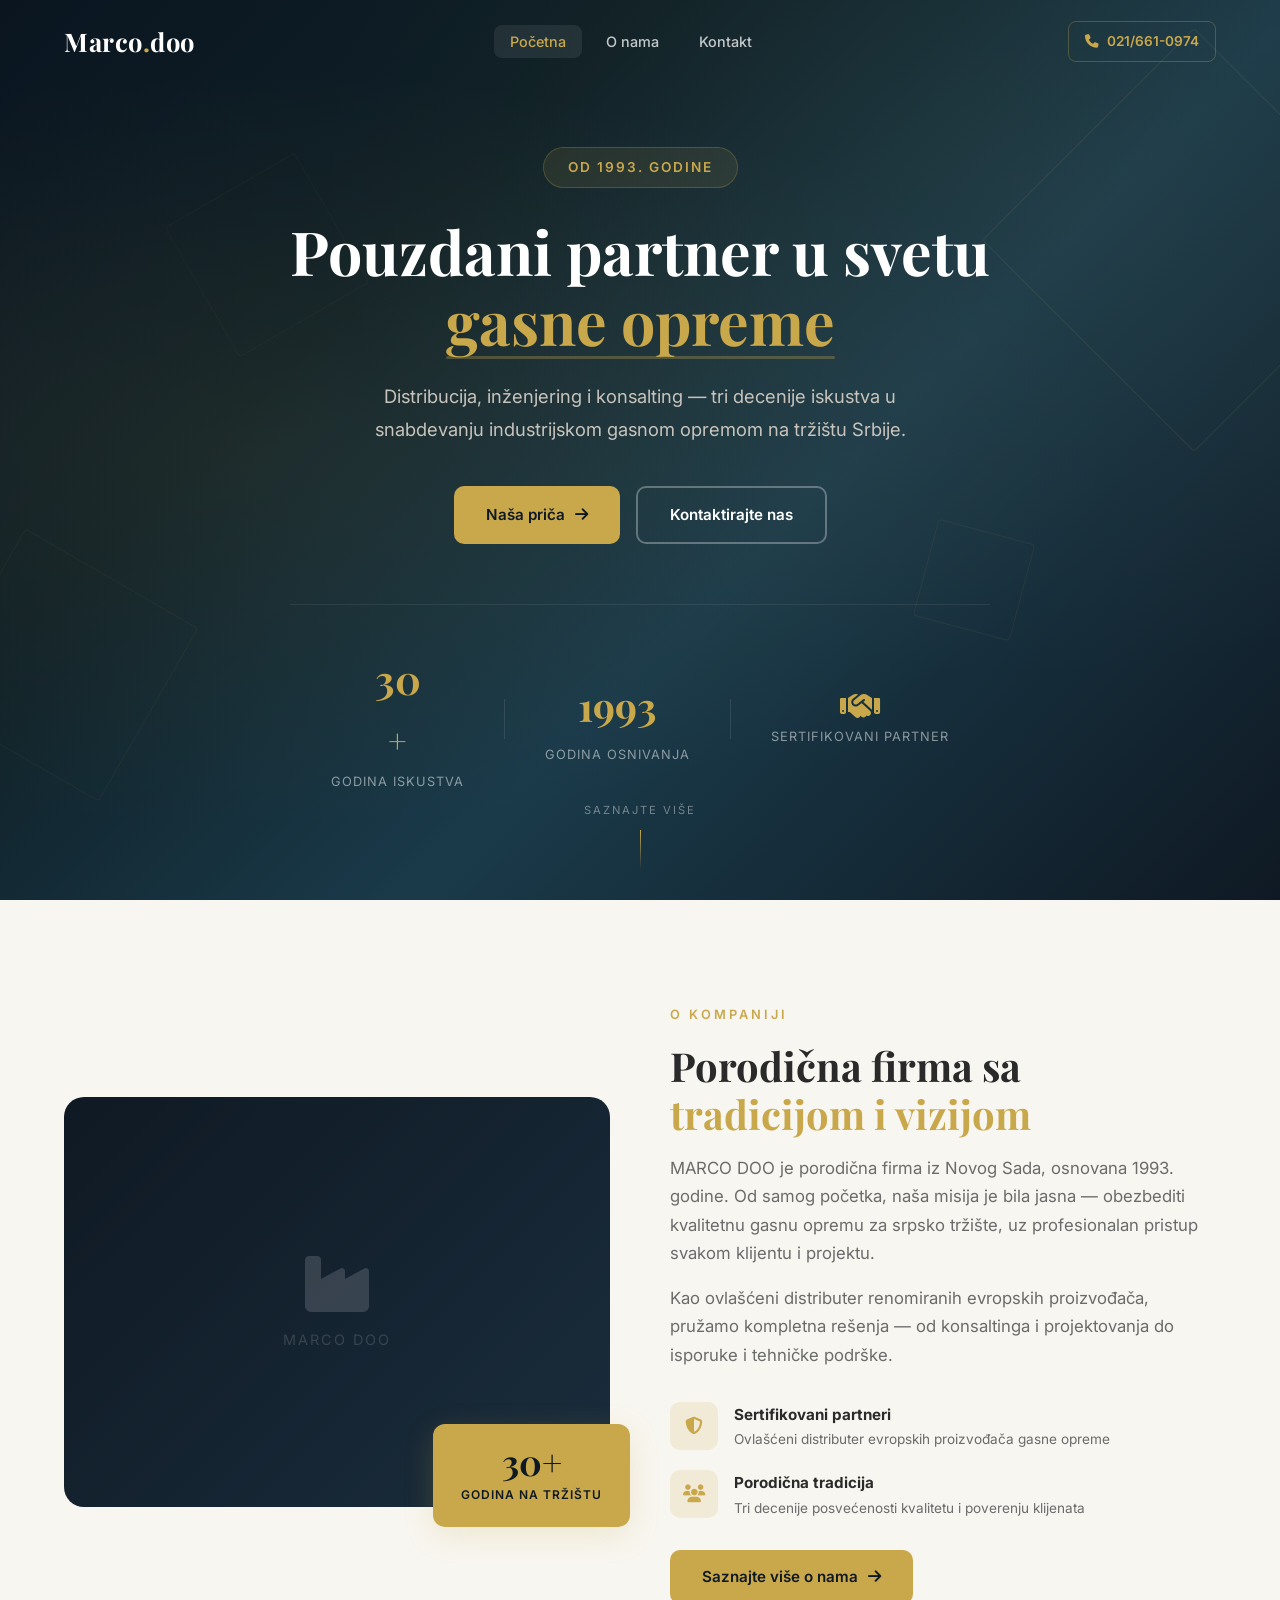
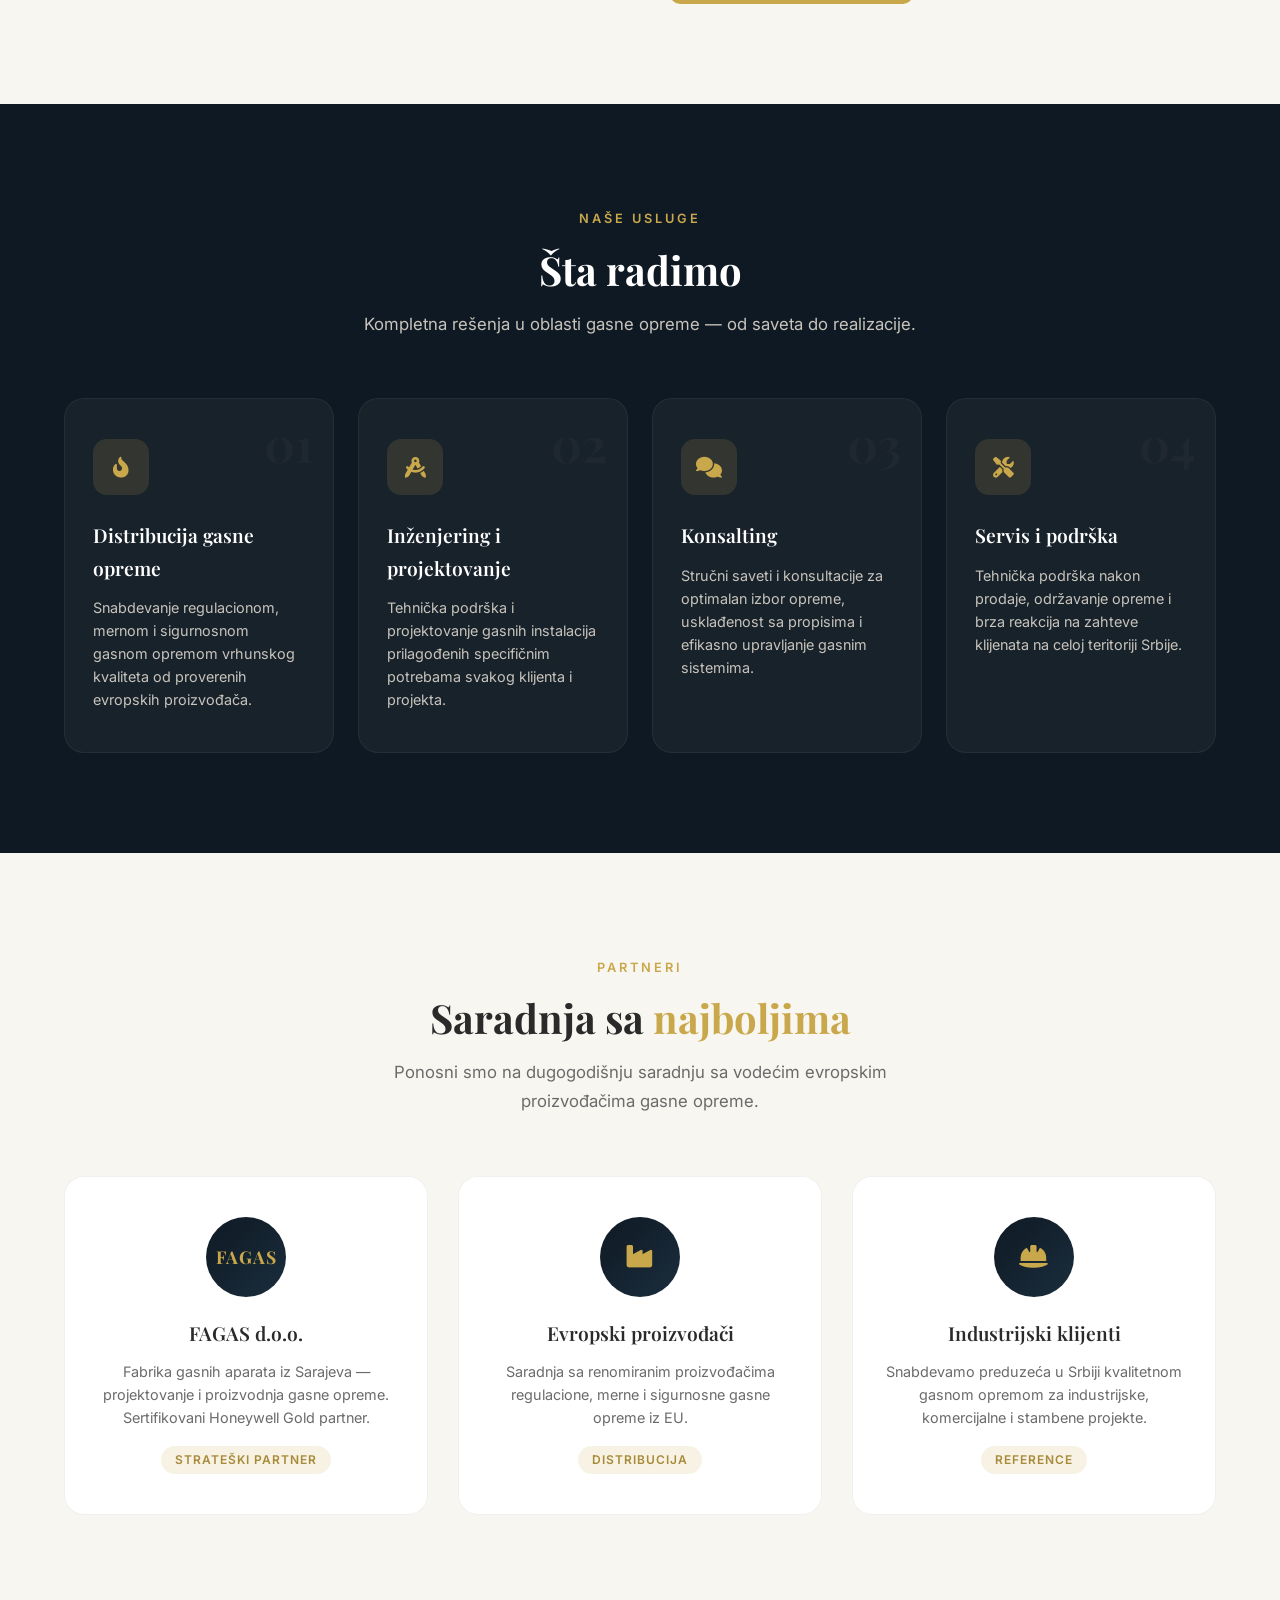
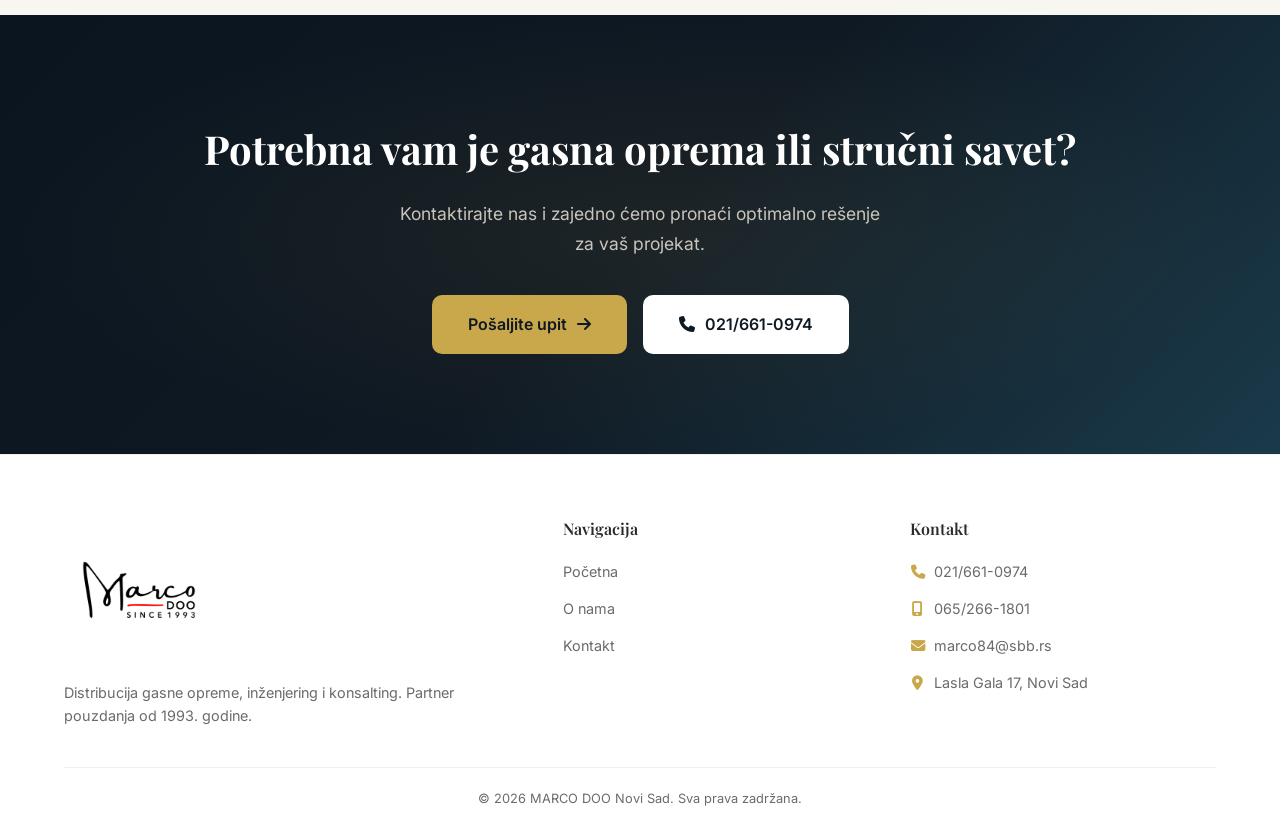
==== commit 89fcd773: "Update header, footer and preloader to match logo style - Header: replace logo image with "Marco.doo" ====
--- a/index.html
+++ b/index.html
@@ -66,7 +66,7 @@
   <header class="header" id="header">
     <nav class="nav container">
       <a href="index.html" class="nav__logo">
-        <img src="images/viber_image_2026-03-04_09-18-24-986.jpg" alt="MARCO DOO logo" class="nav__logo-img">
+        <span class="nav__logo-text">Marco<span class="dot">.</span>doo</span>
       </a>
       <ul class="nav__menu" id="navMenu">
         <li><a href="index.html" class="nav__link active"><i class="fa-solid fa-house"></i> Početna</a></li>
--- a/style.css
+++ b/style.css
@@ -66,7 +66,7 @@
   position: fixed;
   inset: 0;
   z-index: 10000;
-  background: var(--navy);
+  background: var(--white);
   display: flex;
   align-items: center;
   justify-content: center;
@@ -93,15 +93,14 @@
 }
 
 .preloader__logo-img {
-  height: 60px;
+  height: 160px;
   width: auto;
-  filter: invert(1) brightness(2);
 }
 
 .preloader__bar {
   width: 200px;
   height: 2px;
-  background: rgba(255,255,255,0.1);
+  background: rgba(0,0,0,0.08);
   border-radius: 2px;
   overflow: hidden;
 }
@@ -157,6 +156,19 @@
 }
 
 .nav__logo:hover .nav__logo-img { opacity: 0.85; }
+
+.nav__logo-text {
+  font-family: var(--font-heading);
+  font-size: 1.6rem;
+  font-weight: 700;
+  color: var(--white);
+  letter-spacing: 0.5px;
+  transition: all var(--transition);
+}
+
+.nav__logo-text .dot { color: var(--gold); }
+
+.nav__logo:hover .nav__logo-text { opacity: 0.85; }
 
 .nav__menu {
   display: flex;
@@ -1276,9 +1288,10 @@
 
 /* ---- Footer ---- */
 .footer {
-  background: var(--navy);
-  color: var(--text-on-dark);
+  background: var(--white);
+  color: var(--text);
   padding: 60px 0 0;
+  border-top: 1px solid rgba(0,0,0,0.06);
 }
 
 .footer__inner {
@@ -1286,7 +1299,7 @@
   grid-template-columns: 1.5fr 1fr 1fr;
   gap: 40px;
   padding-bottom: 40px;
-  border-bottom: 1px solid rgba(255,255,255,0.06);
+  border-bottom: 1px solid rgba(0,0,0,0.06);
 }
 
 .footer__logo {
@@ -1297,14 +1310,13 @@
 }
 
 .footer__logo-img {
-  height: 44px;
+  height: 150px;
   width: auto;
-  filter: invert(1) brightness(2);
 }
 
 .footer__desc {
   font-size: 0.9rem;
-  color: rgba(255,255,255,0.5);
+  color: var(--text-light);
   line-height: 1.6;
 }
 
@@ -1312,7 +1324,7 @@
   font-family: var(--font-heading);
   font-size: 1rem;
   font-weight: 600;
-  color: var(--white);
+  color: var(--text);
   margin-bottom: 16px;
 }
 
@@ -1324,7 +1336,7 @@
 .footer__nav a,
 .footer__contact a {
   font-size: 0.9rem;
-  color: rgba(255,255,255,0.5);
+  color: var(--text-light);
   transition: color var(--transition);
   display: inline-flex;
   align-items: center;
@@ -1336,7 +1348,7 @@
 
 .footer__contact span {
   font-size: 0.9rem;
-  color: rgba(255,255,255,0.5);
+  color: var(--text-light);
   display: inline-flex;
   align-items: center;
   gap: 8px;
@@ -1351,7 +1363,7 @@
 
 .footer__bottom p {
   font-size: 0.8rem;
-  color: rgba(255,255,255,0.35);
+  color: var(--text-light);
 }
 
 /* ---- Back to Top ---- */
@@ -1576,6 +1588,8 @@
   .header.scrolled { padding: 10px 0; }
   .nav__logo-img { height: 40px; }
   .header.scrolled .nav__logo-img { height: 36px; }
+  .nav__logo-text { font-size: 1.3rem; }
+  .header.scrolled .nav__logo-text { font-size: 1.2rem; }
 }
 
 @media (max-width: 480px) {
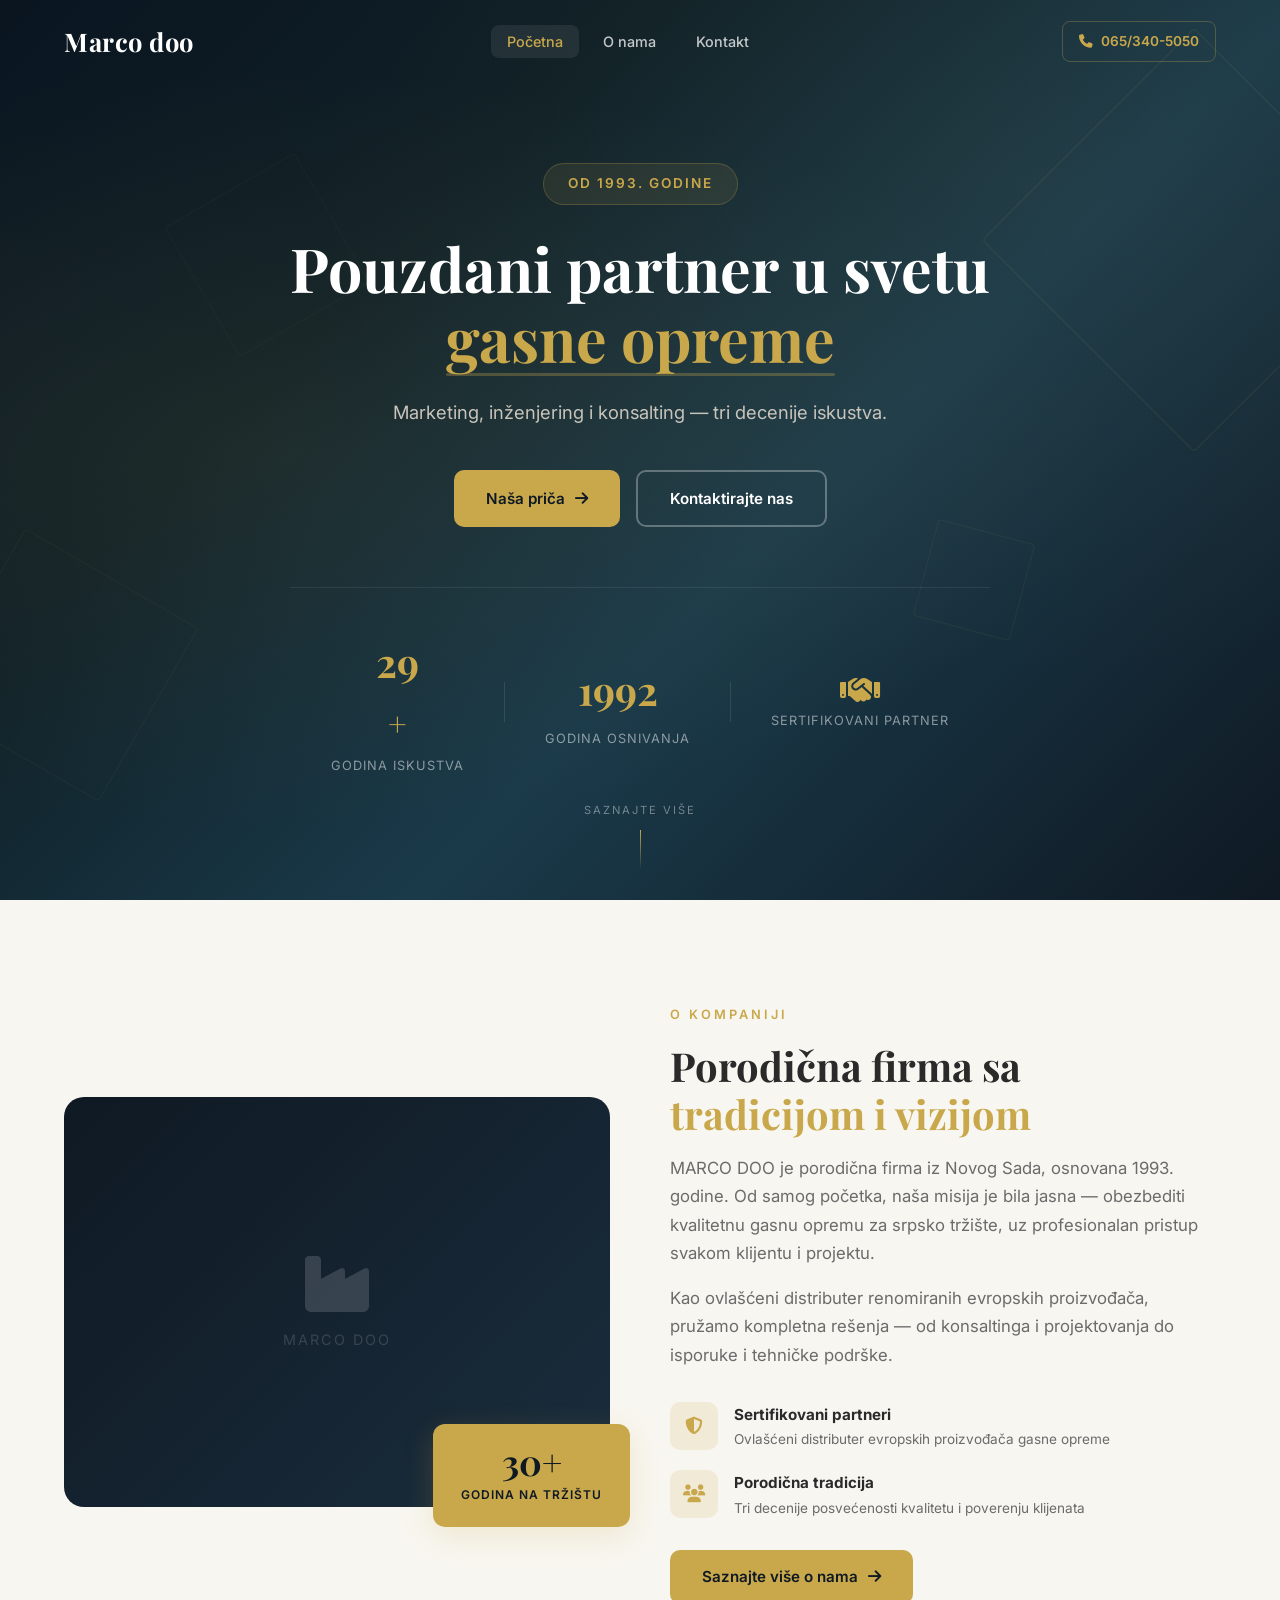
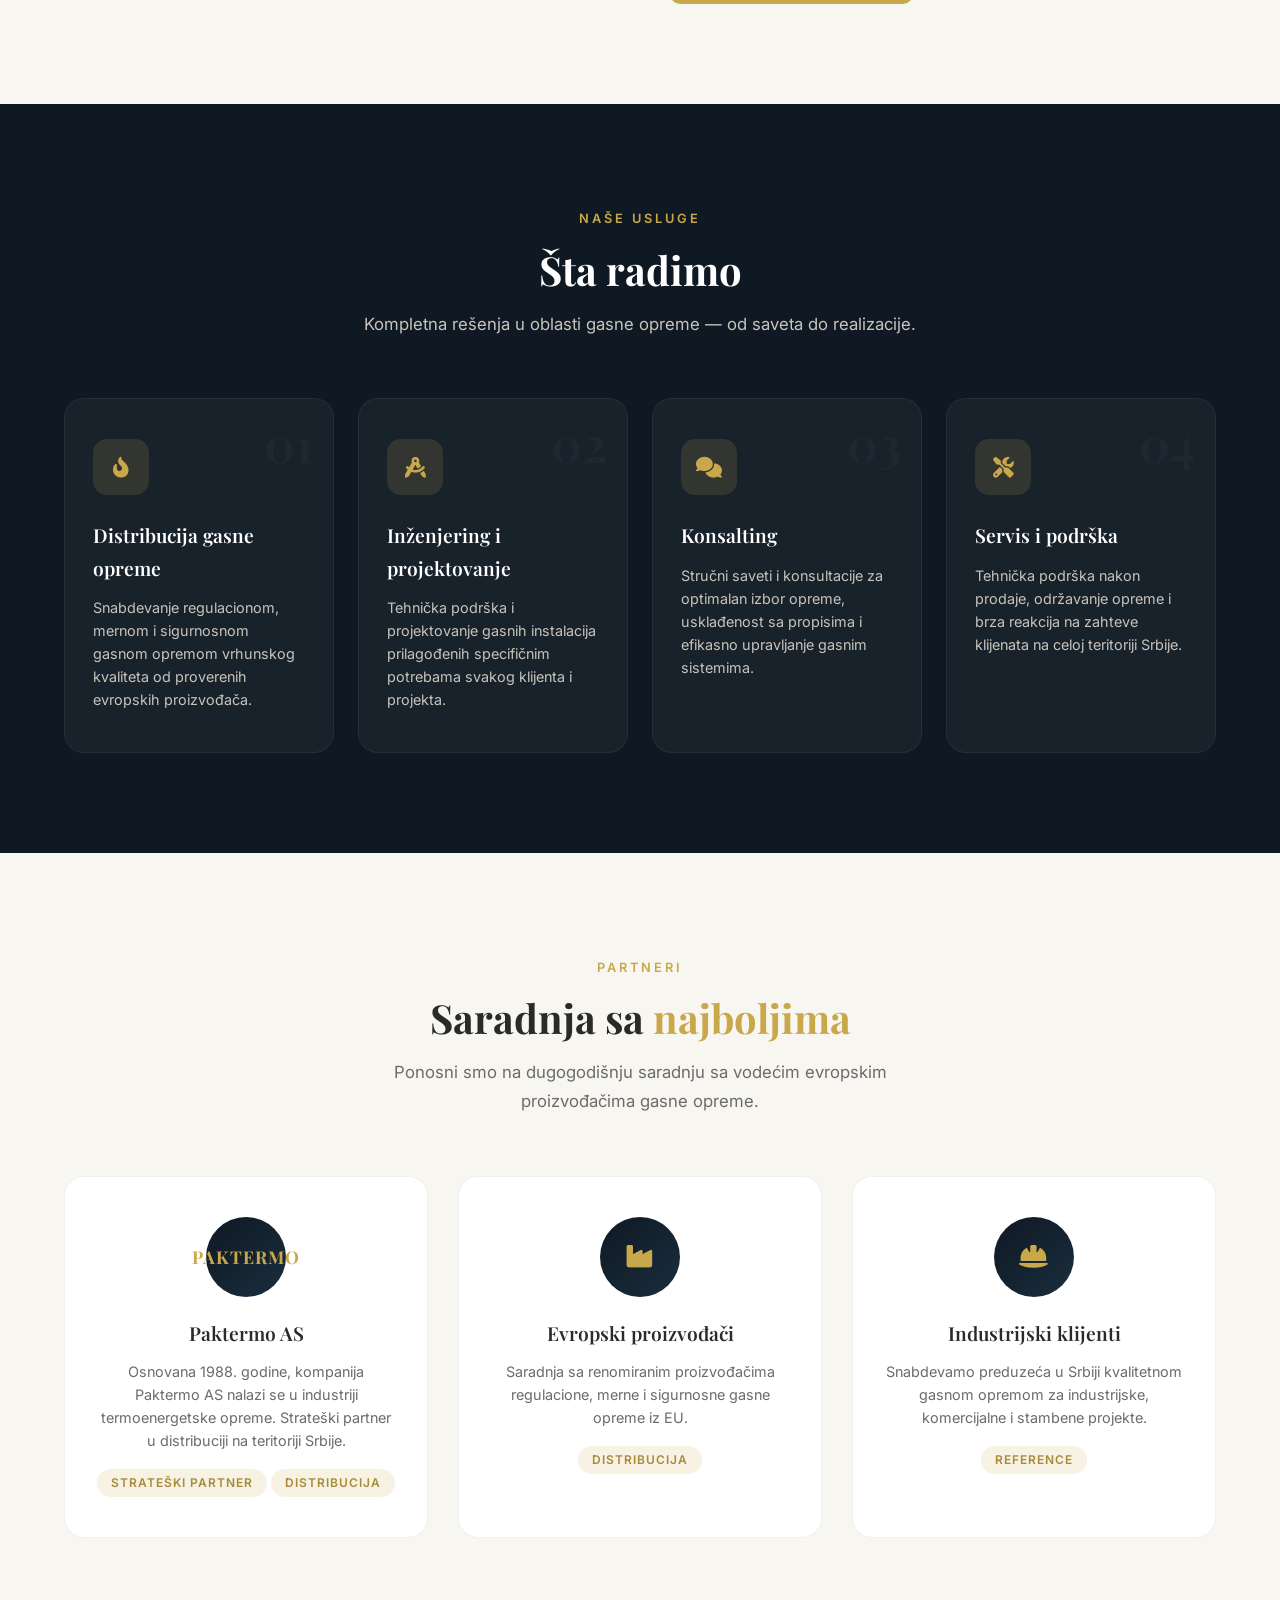
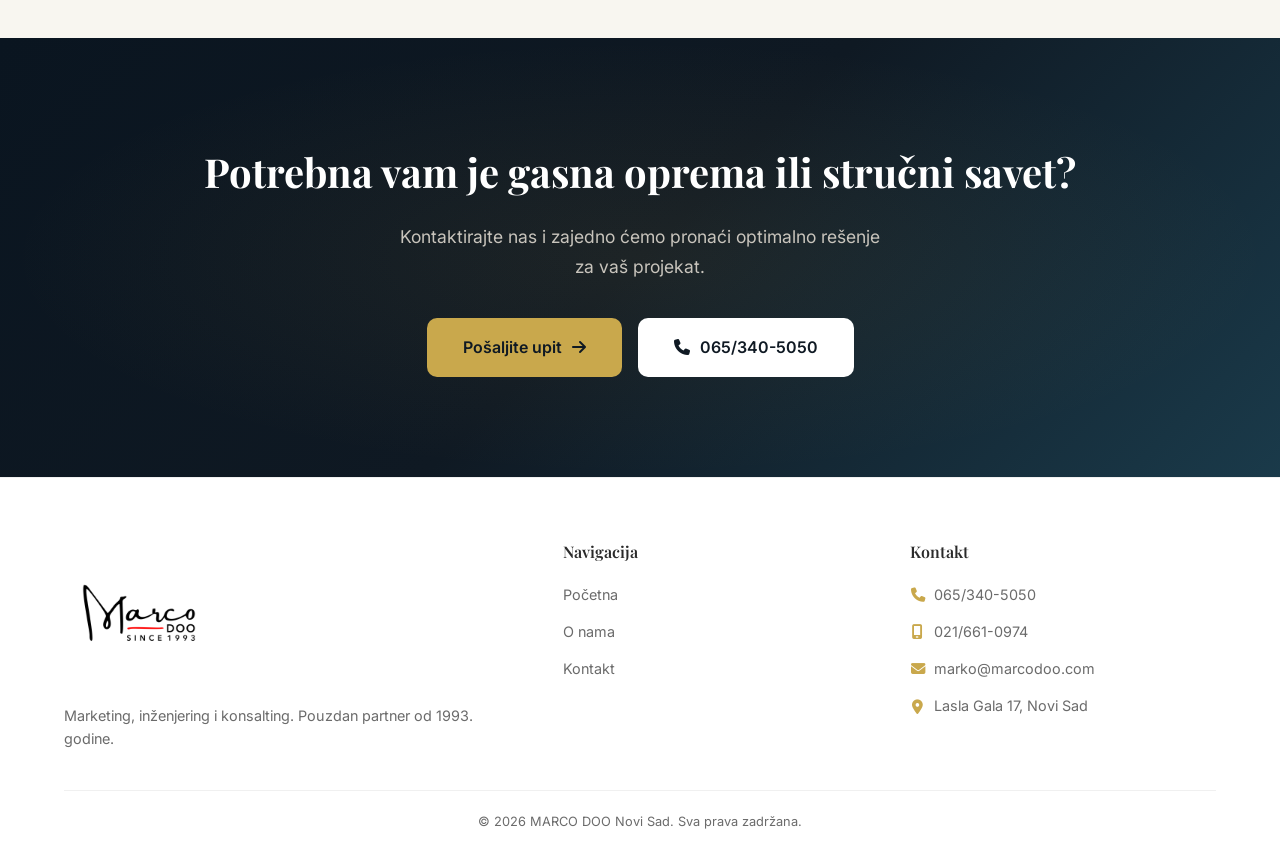
==== commit d37ede43: "Update contact info, logo, hero text, and partner per client edits - Phone: 065/340-5050 (primary), " ====
--- a/index.html
+++ b/index.html
@@ -35,8 +35,8 @@
     "name": "MARCO DOO",
     "description": "Distribucija gasne opreme, inženjering i konsalting",
     "url": "https://djordje-stankovic.github.io/marco-doo",
-    "telephone": "+381216610974",
-    "email": "marco84@sbb.rs",
+    "telephone": "+381653405050",
+    "email": "marko@marcodoo.com",
     "address": {
       "@type": "PostalAddress",
       "streetAddress": "Lasla Gala 17",
@@ -66,22 +66,22 @@
   <header class="header" id="header">
     <nav class="nav container">
       <a href="index.html" class="nav__logo">
-        <span class="nav__logo-text">Marco<span class="dot">.</span>doo</span>
+        <span class="nav__logo-text">Marco<span class="dot"> </span>doo</span>
       </a>
       <ul class="nav__menu" id="navMenu">
         <li><a href="index.html" class="nav__link active"><i class="fa-solid fa-house"></i> Početna</a></li>
         <li><a href="onama.html" class="nav__link"><i class="fa-solid fa-landmark"></i> O nama</a></li>
         <li><a href="kontakt.html" class="nav__link"><i class="fa-solid fa-envelope"></i> Kontakt</a></li>
         <li class="nav__menu-cta">
-          <a href="tel:+381216610974" class="btn btn--gold btn--sm"><i class="fa-solid fa-phone"></i> Pozovite nas</a>
+          <a href="tel:+381653405050" class="btn btn--gold btn--sm"><i class="fa-solid fa-phone"></i> Pozovite nas</a>
         </li>
         <li class="nav__menu-social">
-          <a href="mailto:marco84@sbb.rs"><i class="fa-solid fa-envelope"></i></a>
-          <a href="tel:+381216610974"><i class="fa-solid fa-phone"></i></a>
+          <a href="mailto:marko@marcodoo.com"><i class="fa-solid fa-envelope"></i></a>
+          <a href="tel:+381653405050"><i class="fa-solid fa-phone"></i></a>
         </li>
       </ul>
       <div class="nav__actions">
-        <a href="tel:+381216610974" class="nav__phone"><i class="fa-solid fa-phone"></i> <span>021/661-0974</span></a>
+        <a href="tel:+381653405050" class="nav__phone"><i class="fa-solid fa-phone"></i> <span>065/340-5050</span></a>
         <button class="nav__burger" id="navBurger" aria-label="Otvori meni">
           <span></span><span></span><span></span>
         </button>
@@ -107,8 +107,7 @@
           <span class="hero__title-accent">gasne opreme</span>
         </h1>
         <p class="hero__subtitle animate-on-scroll">
-          Distribucija, inženjering i konsalting — tri decenije iskustva u snabdevanju
-          industrijskom gasnom opremom na tržištu Srbije.
+          Marketing, inženjering i konsalting — tri decenije iskustva.
         </p>
         <div class="hero__actions animate-on-scroll">
           <a href="onama.html" class="btn btn--gold">Naša priča <i class="fa-solid fa-arrow-right"></i></a>
@@ -243,11 +242,12 @@
         <div class="partners__grid">
           <div class="partners__card tilt-card animate-on-scroll">
             <div class="partners__logo">
-              <span>FAGAS</span>
-            </div>
-            <h3>FAGAS d.o.o.</h3>
-            <p>Fabrika gasnih aparata iz Sarajeva — projektovanje i proizvodnja gasne opreme. Sertifikovani Honeywell Gold partner.</p>
+              <span>PAKTERMO</span>
+            </div>
+            <h3>Paktermo AS</h3>
+            <p>Osnovana 1988. godine, kompanija Paktermo AS nalazi se u industriji termoenergetske opreme. Strateški partner u distribuciji na teritoriji Srbije.</p>
             <span class="partners__tag">Strateški partner</span>
+            <span class="partners__tag">Distribucija</span>
           </div>
           <div class="partners__card tilt-card animate-on-scroll">
             <div class="partners__logo">
@@ -277,7 +277,7 @@
         <p class="animate-on-scroll">Kontaktirajte nas i zajedno ćemo pronaći optimalno rešenje za vaš projekat.</p>
         <div class="cta__actions animate-on-scroll">
           <a href="kontakt.html" class="btn btn--gold btn--lg">Pošaljite upit <i class="fa-solid fa-arrow-right"></i></a>
-          <a href="tel:+381216610974" class="btn btn--white btn--lg"><i class="fa-solid fa-phone"></i> 021/661-0974</a>
+          <a href="tel:+381653405050" class="btn btn--white btn--lg"><i class="fa-solid fa-phone"></i> 065/340-5050</a>
         </div>
       </div>
     </section>
@@ -291,7 +291,7 @@
           <a href="index.html" class="footer__logo">
             <img src="images/viber_image_2026-03-04_09-18-24-986.jpg" alt="MARCO DOO logo" class="footer__logo-img">
           </a>
-          <p class="footer__desc">Distribucija gasne opreme, inženjering i konsalting. Partner pouzdanja od 1993. godine.</p>
+          <p class="footer__desc">Marketing, inženjering i konsalting. Pouzdan partner od 1993. godine.</p>
         </div>
         <div class="footer__nav">
           <h4>Navigacija</h4>
@@ -304,9 +304,9 @@
         <div class="footer__contact">
           <h4>Kontakt</h4>
           <ul>
-            <li><a href="tel:+381216610974"><i class="fa-solid fa-phone"></i> 021/661-0974</a></li>
-            <li><a href="tel:+381652661801"><i class="fa-solid fa-mobile-screen"></i> 065/266-1801</a></li>
-            <li><a href="mailto:marco84@sbb.rs"><i class="fa-solid fa-envelope"></i> marco84@sbb.rs</a></li>
+            <li><a href="tel:+381653405050"><i class="fa-solid fa-phone"></i> 065/340-5050</a></li>
+            <li><a href="tel:+381216610974"><i class="fa-solid fa-mobile-screen"></i> 021/661-0974</a></li>
+            <li><a href="mailto:marko@marcodoo.com"><i class="fa-solid fa-envelope"></i> marko@marcodoo.com</a></li>
             <li><span><i class="fa-solid fa-location-dot"></i> Lasla Gala 17, Novi Sad</span></li>
           </ul>
         </div>
--- a/style.css
+++ b/style.css
@@ -1035,7 +1035,7 @@
   background: var(--white);
   border: 1px solid rgba(0,0,0,0.06);
   border-radius: var(--radius-lg);
-  padding: 40px 30px;
+  overflow: hidden;
   text-align: center;
   transition: all var(--transition);
 }
@@ -1050,22 +1050,106 @@
   box-shadow: var(--shadow-gold);
 }
 
-.founders__avatar {
-  width: 80px;
-  height: 80px;
-  background: var(--cream-dark);
+.founders__photo {
+  width: 100%;
+  height: 260px;
+  overflow: hidden;
+  cursor: pointer;
+  position: relative;
+}
+
+.founders__photo::after {
+  content: '\f065';
+  font-family: 'Font Awesome 6 Free';
+  font-weight: 900;
+  position: absolute;
+  bottom: 12px;
+  right: 12px;
+  width: 32px;
+  height: 32px;
+  background: rgba(0,0,0,0.5);
+  color: var(--white);
+  border-radius: 8px;
+  display: flex;
+  align-items: center;
+  justify-content: center;
+  font-size: 0.75rem;
+  opacity: 0;
+  transition: opacity var(--transition);
+}
+
+.founders__photo:hover::after {
+  opacity: 1;
+}
+
+.founders__photo img {
+  width: 100%;
+  height: 100%;
+  object-fit: cover;
+  object-position: top;
+  transition: transform var(--transition);
+}
+
+.founders__photo:hover img {
+  transform: scale(1.05);
+}
+
+.founders__info {
+  padding: 28px 30px;
+}
+
+/* Lightbox */
+.lightbox {
+  position: fixed;
+  inset: 0;
+  z-index: 10000;
+  background: rgba(0,0,0,0.85);
+  display: flex;
+  align-items: center;
+  justify-content: center;
+  opacity: 0;
+  visibility: hidden;
+  transition: all 0.3s ease;
+  cursor: pointer;
+}
+
+.lightbox.active {
+  opacity: 1;
+  visibility: visible;
+}
+
+.lightbox img {
+  max-width: 90vw;
+  max-height: 90vh;
+  border-radius: var(--radius);
+  box-shadow: 0 20px 60px rgba(0,0,0,0.5);
+  transform: scale(0.9);
+  transition: transform 0.3s ease;
+}
+
+.lightbox.active img {
+  transform: scale(1);
+}
+
+.lightbox__close {
+  position: absolute;
+  top: 20px;
+  right: 20px;
+  width: 44px;
+  height: 44px;
+  background: rgba(255,255,255,0.1);
+  color: var(--white);
   border-radius: 50%;
   display: flex;
   align-items: center;
   justify-content: center;
-  margin: 0 auto 20px;
-  font-size: 1.8rem;
-  color: var(--text-light);
-}
-
-.founders__avatar--gold {
-  background: var(--gold-glow);
-  color: var(--gold);
+  font-size: 1.2rem;
+  cursor: pointer;
+  transition: background 0.3s ease;
+}
+
+.lightbox__close:hover {
+  background: rgba(255,255,255,0.2);
 }
 
 .founders__info h3 {
@@ -1543,6 +1627,7 @@
 
   /* Founders */
   .founders__grid { grid-template-columns: 1fr; }
+  .founders__photo { height: 300px; }
 
   /* Timeline */
   .timeline__line { left: 20px; }
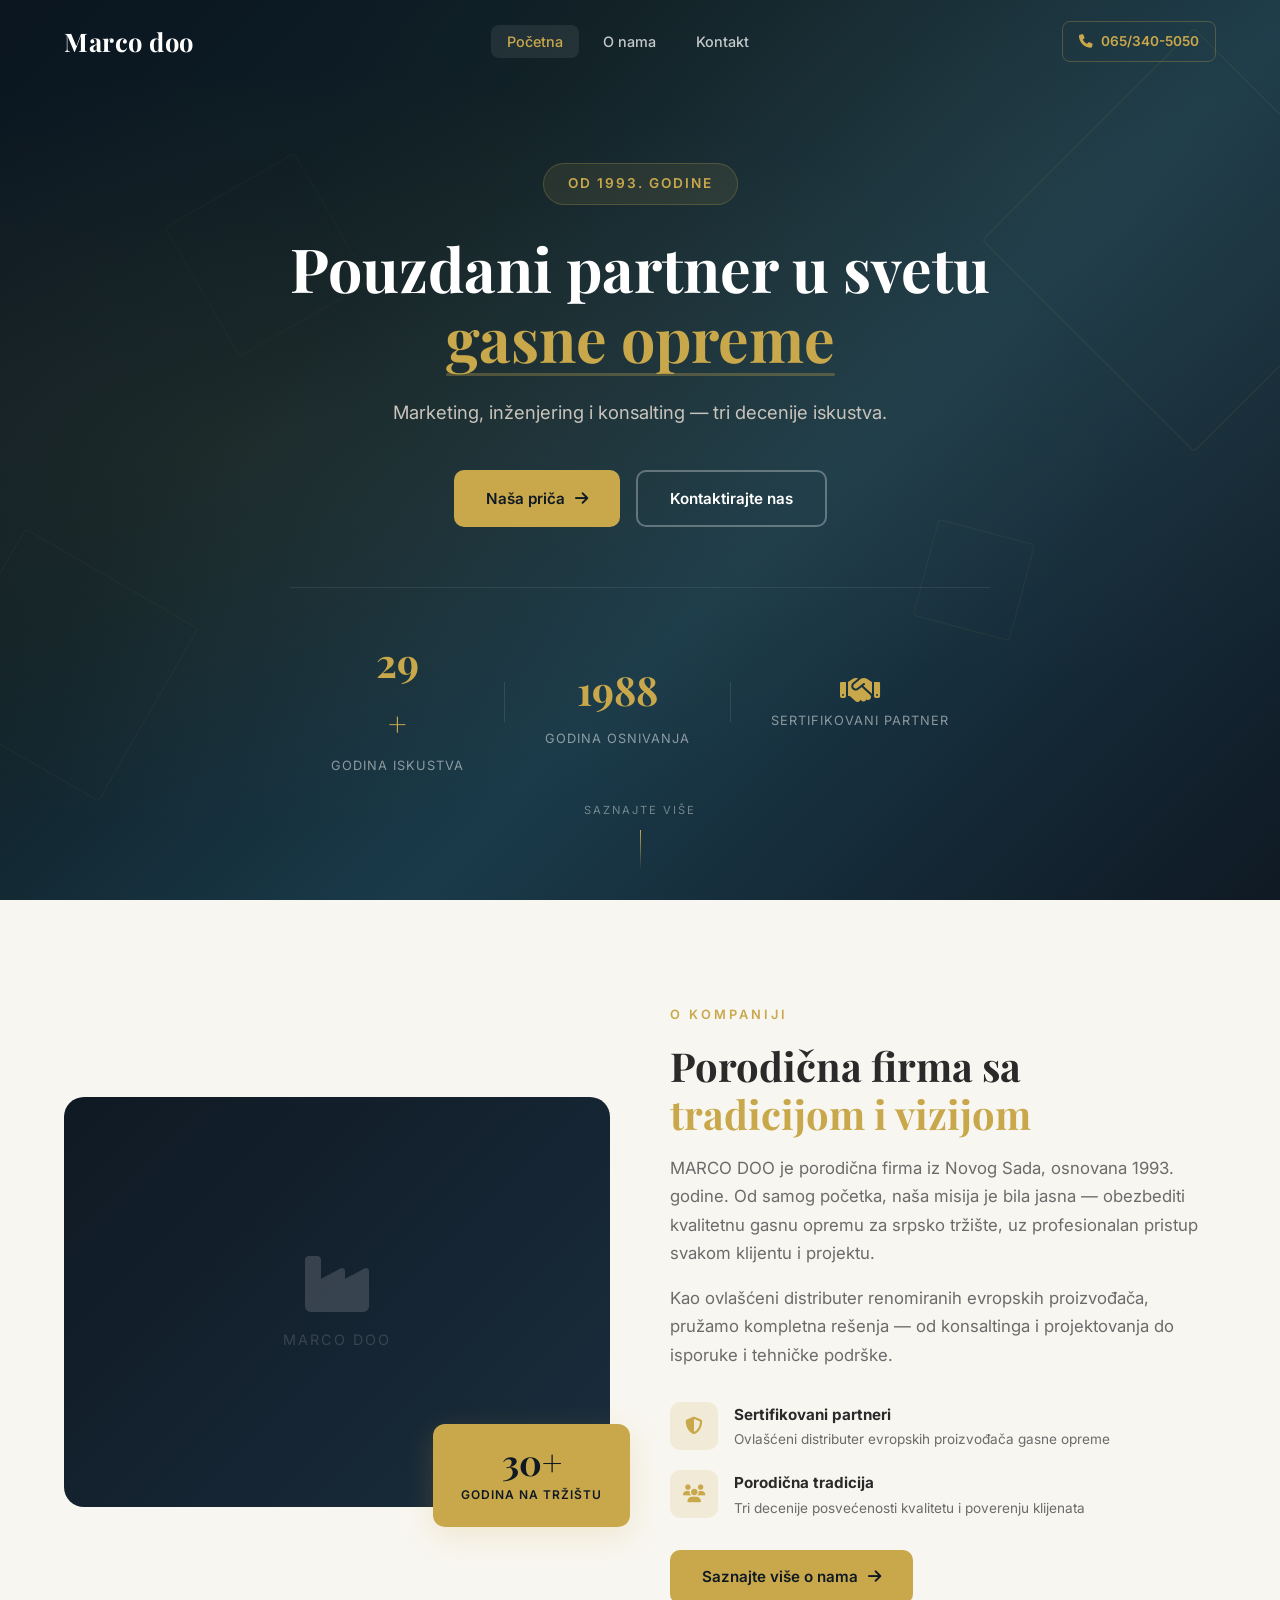
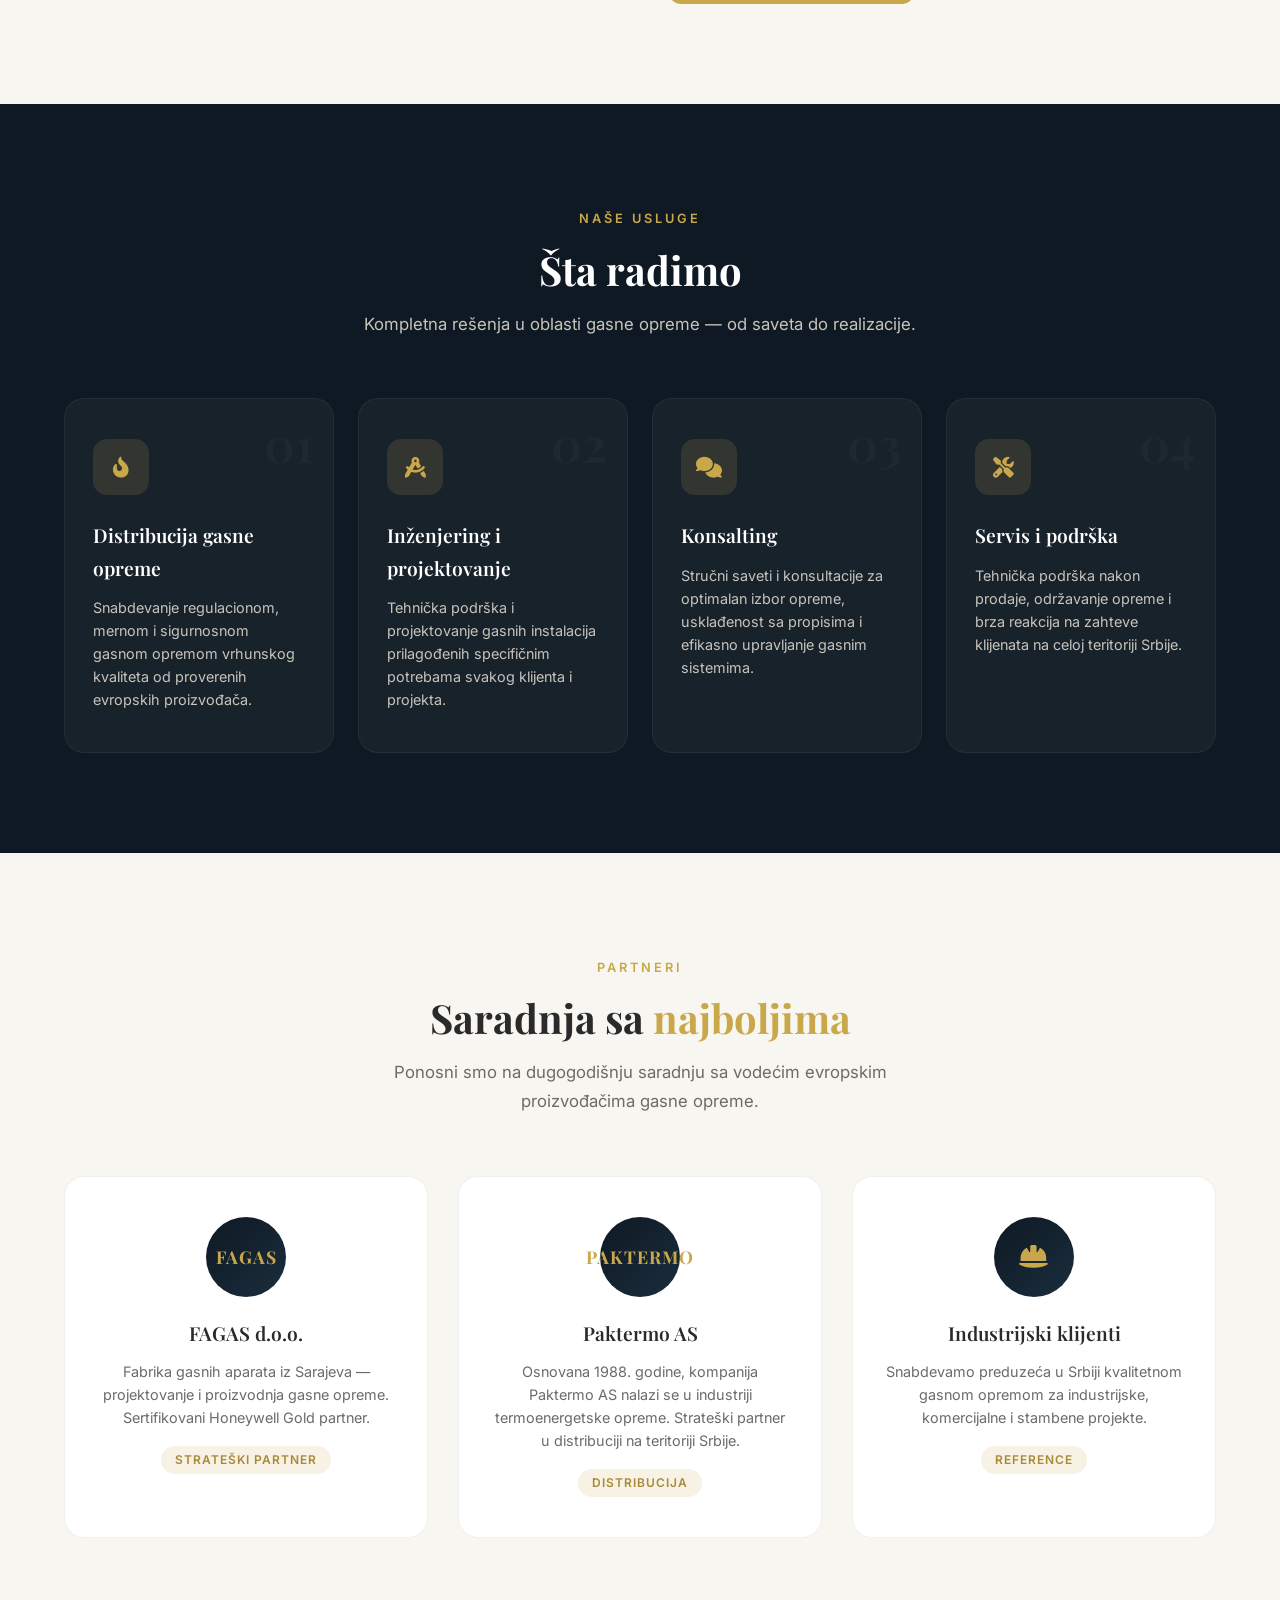
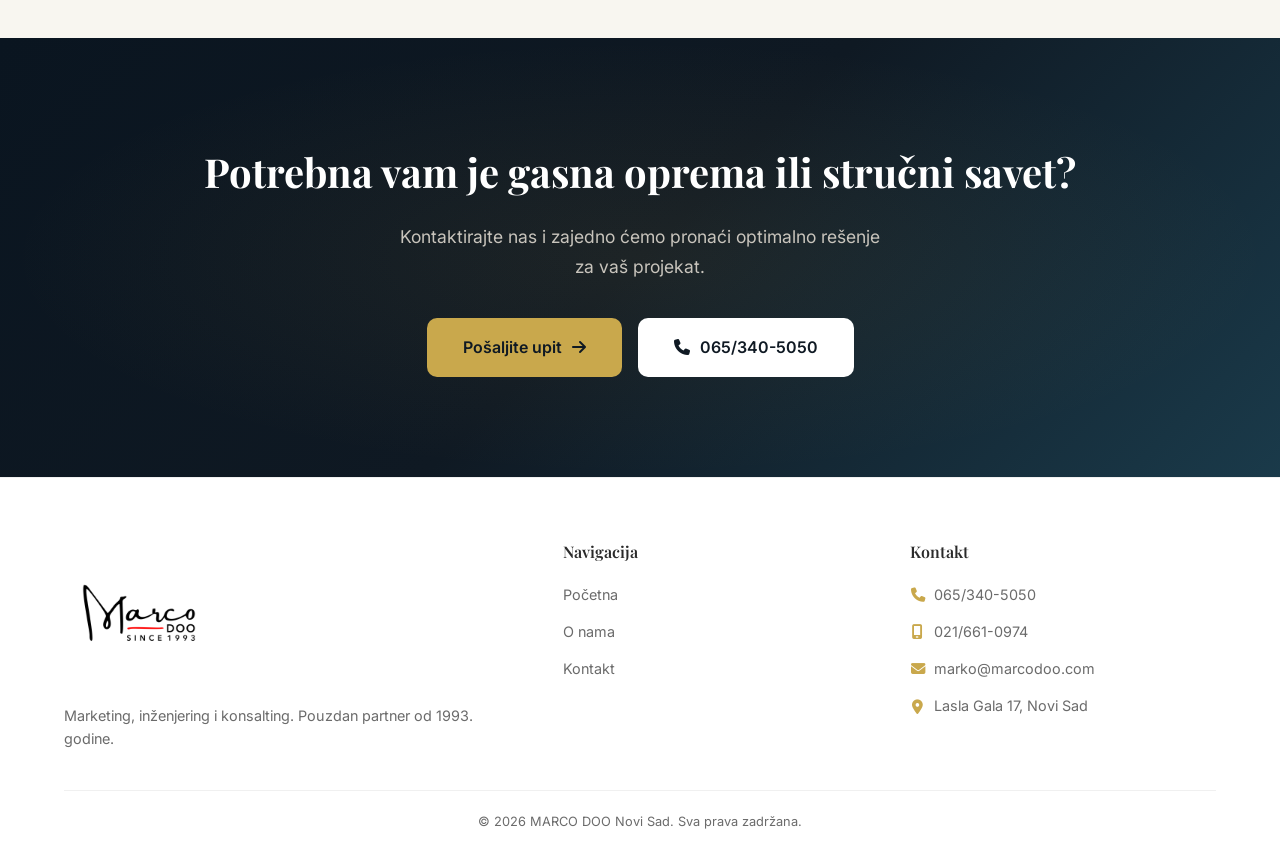
==== commit 8c9c48eb: "Replace Evropski proizvođači card with Paktermo AS FAGAS stays as-is, Paktermo replaces the generic " ====
--- a/index.html
+++ b/index.html
@@ -242,19 +242,18 @@
         <div class="partners__grid">
           <div class="partners__card tilt-card animate-on-scroll">
             <div class="partners__logo">
+              <span>FAGAS</span>
+            </div>
+            <h3>FAGAS d.o.o.</h3>
+            <p>Fabrika gasnih aparata iz Sarajeva — projektovanje i proizvodnja gasne opreme. Sertifikovani Honeywell Gold partner.</p>
+            <span class="partners__tag">Strateški partner</span>
+          </div>
+          <div class="partners__card tilt-card animate-on-scroll">
+            <div class="partners__logo">
               <span>PAKTERMO</span>
             </div>
             <h3>Paktermo AS</h3>
             <p>Osnovana 1988. godine, kompanija Paktermo AS nalazi se u industriji termoenergetske opreme. Strateški partner u distribuciji na teritoriji Srbije.</p>
-            <span class="partners__tag">Strateški partner</span>
-            <span class="partners__tag">Distribucija</span>
-          </div>
-          <div class="partners__card tilt-card animate-on-scroll">
-            <div class="partners__logo">
-              <i class="fa-solid fa-industry"></i>
-            </div>
-            <h3>Evropski proizvođači</h3>
-            <p>Saradnja sa renomiranim proizvođačima regulacione, merne i sigurnosne gasne opreme iz EU.</p>
             <span class="partners__tag">Distribucija</span>
           </div>
           <div class="partners__card tilt-card animate-on-scroll">
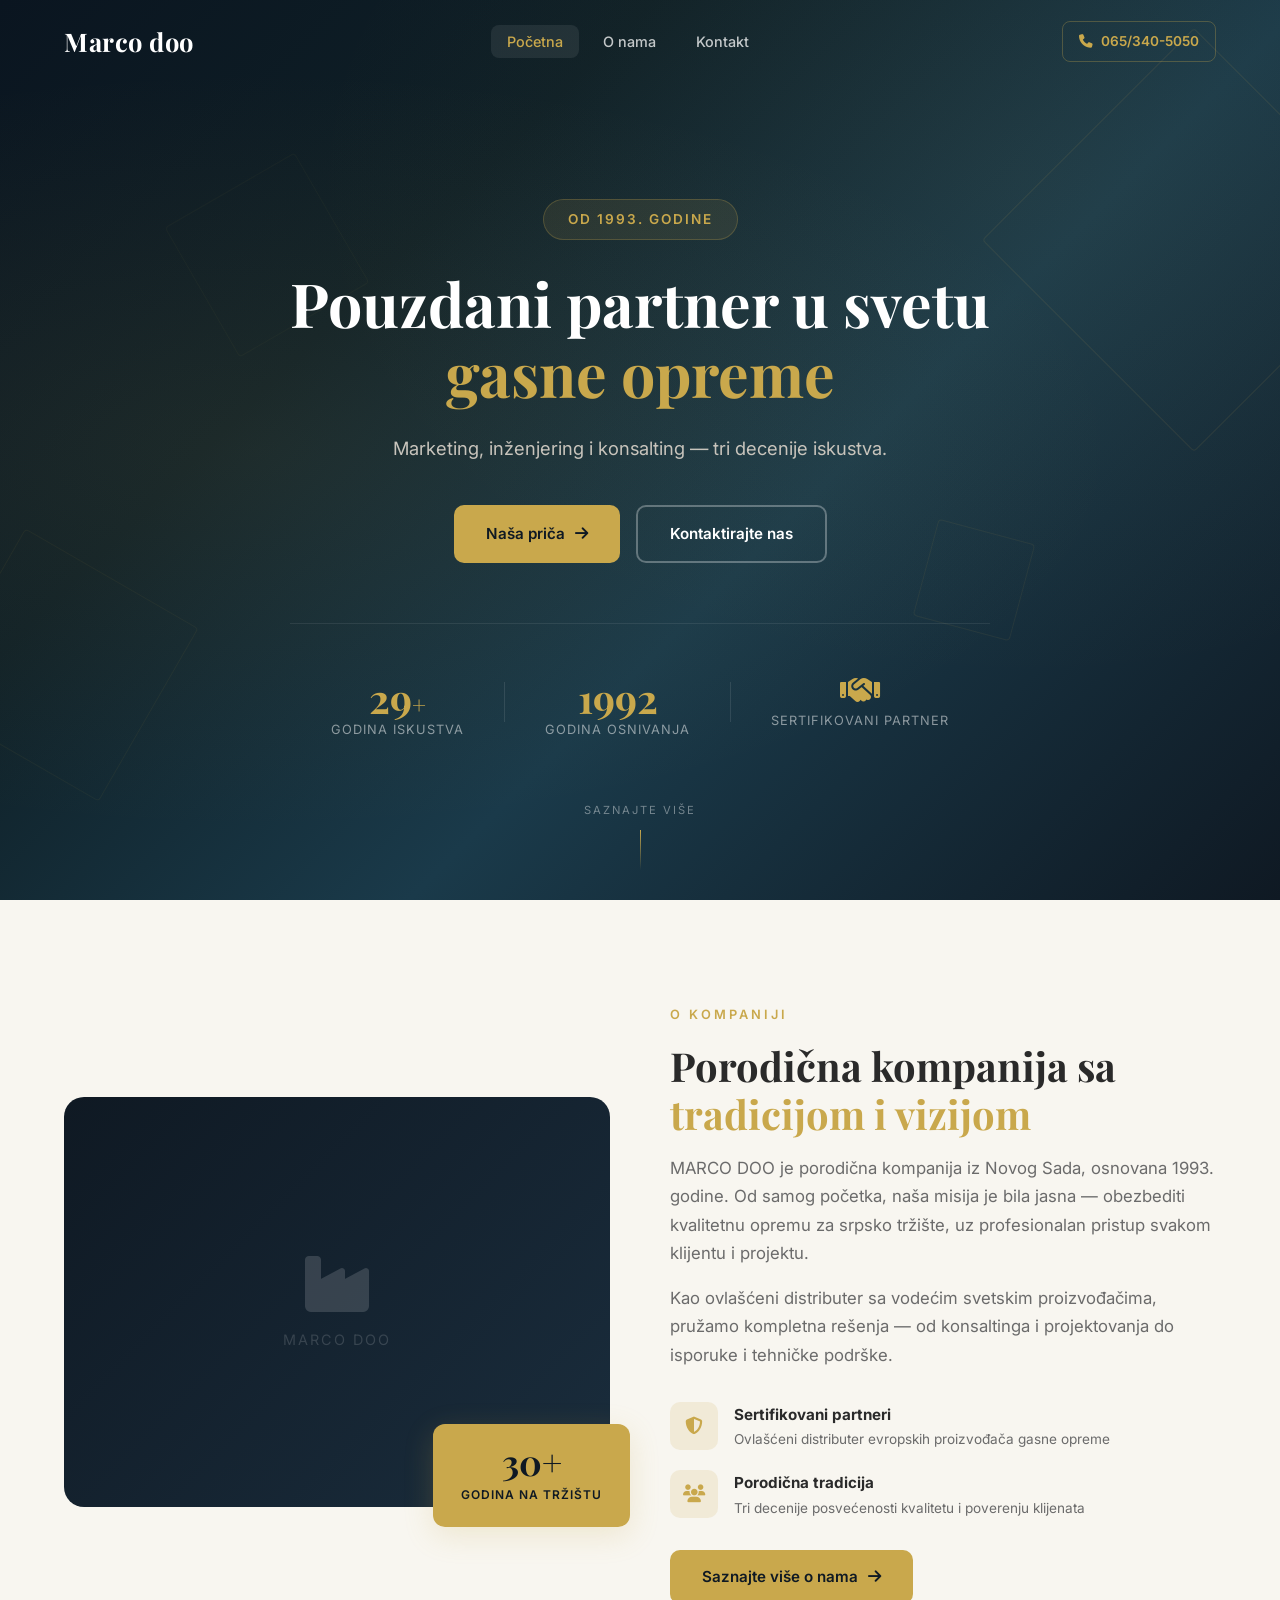
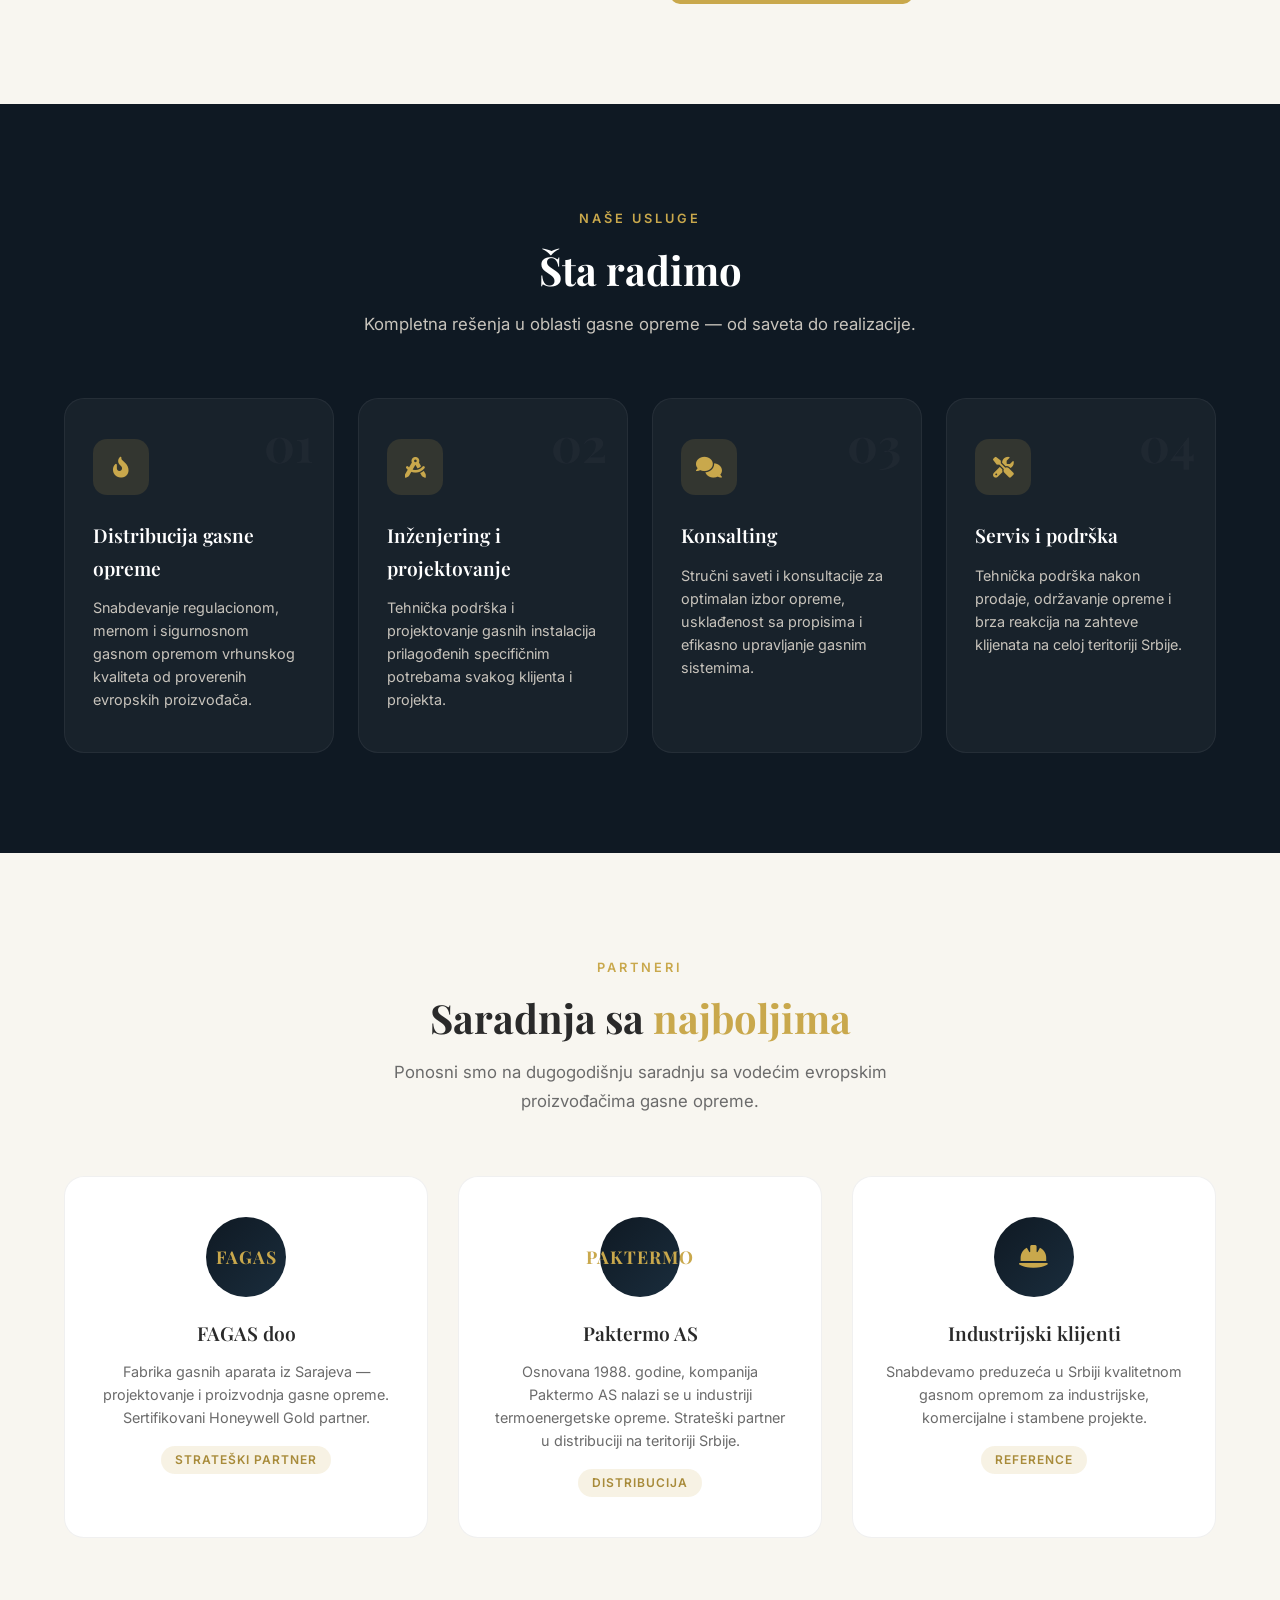
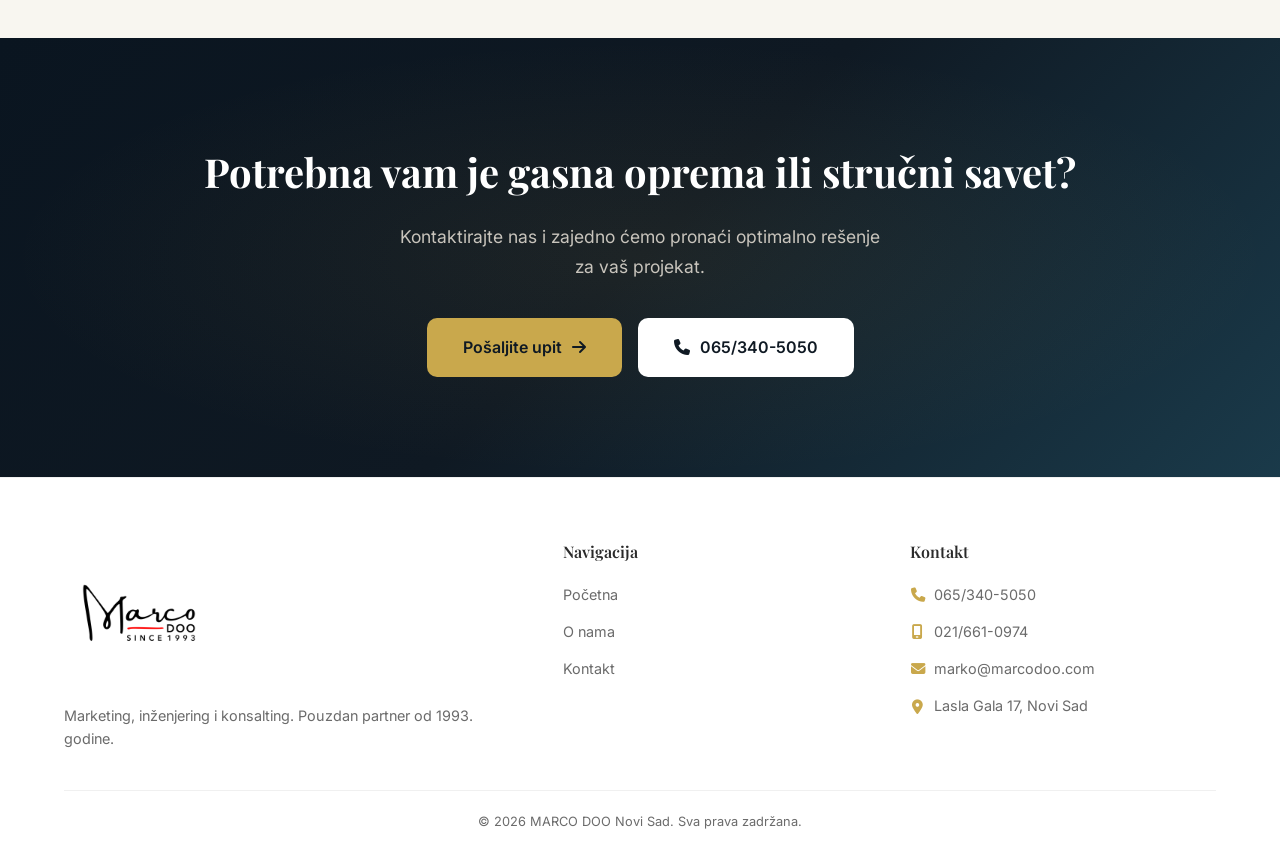
==== commit 9eed2ca8: "Text corrections, partner links, hero stats alignment - Sekula → Sekul, d.o.o. → doo, firma → kompan" ====
--- a/index.html
+++ b/index.html
@@ -47,7 +47,7 @@
     "foundingDate": "1993-03-10",
     "founder": {
       "@type": "Person",
-      "name": "Sekula Popović"
+      "name": "Sekul Popović"
     }
   }
   </script>
@@ -115,12 +115,12 @@
         </div>
         <div class="hero__stats animate-on-scroll">
           <div class="hero__stat">
-            <span class="hero__stat-number" data-count="30">0</span><span class="hero__stat-plus">+</span>
+            <div class="hero__stat-row"><span class="hero__stat-number" data-count="30">0</span><span class="hero__stat-plus">+</span></div>
             <span class="hero__stat-label">Godina iskustva</span>
           </div>
           <div class="hero__stat-divider"></div>
           <div class="hero__stat">
-            <span class="hero__stat-number" data-count="1993">0</span>
+            <div class="hero__stat-row"><span class="hero__stat-number" data-count="1993">0</span></div>
             <span class="hero__stat-label">Godina osnivanja</span>
           </div>
           <div class="hero__stat-divider"></div>
@@ -152,15 +152,15 @@
           </div>
           <div class="about-intro__content">
             <span class="section__label animate-on-scroll">O kompaniji</span>
-            <h2 class="section__title animate-on-scroll">Porodična firma sa <br><span class="text-gold">tradicijom i vizijom</span></h2>
+            <h2 class="section__title animate-on-scroll">Porodična kompanija sa <br><span class="text-gold">tradicijom i vizijom</span></h2>
             <p class="about-intro__text animate-on-scroll">
-              MARCO DOO je porodična firma iz Novog Sada, osnovana 1993. godine.
+              MARCO DOO je porodična kompanija iz Novog Sada, osnovana 1993. godine.
               Od samog početka, naša misija je bila jasna — obezbediti
-              kvalitetnu gasnu opremu za srpsko tržište, uz profesionalan pristup
+              kvalitetnu opremu za srpsko tržište, uz profesionalan pristup
               svakom klijentu i projektu.
             </p>
             <p class="about-intro__text animate-on-scroll">
-              Kao ovlašćeni distributer renomiranih evropskih proizvođača,
+              Kao ovlašćeni distributer sa vodećim svetskim proizvođačima,
               pružamo kompletna rešenja — od konsaltinga i projektovanja
               do isporuke i tehničke podrške.
             </p>
@@ -244,7 +244,7 @@
             <div class="partners__logo">
               <span>FAGAS</span>
             </div>
-            <h3>FAGAS d.o.o.</h3>
+            <a href="https://fagas.ba/" target="_blank" rel="noopener"><h3>FAGAS doo</h3></a>
             <p>Fabrika gasnih aparata iz Sarajeva — projektovanje i proizvodnja gasne opreme. Sertifikovani Honeywell Gold partner.</p>
             <span class="partners__tag">Strateški partner</span>
           </div>
@@ -252,7 +252,7 @@
             <div class="partners__logo">
               <span>PAKTERMO</span>
             </div>
-            <h3>Paktermo AS</h3>
+            <a href="https://paktermo.com/en/" target="_blank" rel="noopener"><h3>Paktermo AS</h3></a>
             <p>Osnovana 1988. godine, kompanija Paktermo AS nalazi se u industriji termoenergetske opreme. Strateški partner u distribuciji na teritoriji Srbije.</p>
             <span class="partners__tag">Distribucija</span>
           </div>
--- a/style.css
+++ b/style.css
@@ -472,15 +472,7 @@
 }
 
 .hero__title-accent::after {
-  content: '';
-  position: absolute;
-  bottom: 2px;
-  left: 0;
-  width: 100%;
-  height: 3px;
-  background: var(--gold);
-  opacity: 0.3;
-  border-radius: 2px;
+  display: none;
 }
 
 .hero__subtitle {
@@ -509,17 +501,23 @@
 
 .hero__stat { text-align: center; }
 
+.hero__stat-row {
+  height: 3.2rem;
+  display: flex;
+  align-items: baseline;
+  justify-content: center;
+}
+
 .hero__stat-number {
   font-family: var(--font-heading);
   font-size: 2.5rem;
   font-weight: 700;
   color: var(--gold);
-  display: block;
 }
 
 .hero__stat-plus {
   font-family: var(--font-heading);
-  font-size: 2rem;
+  font-size: 1.5rem;
   color: var(--gold);
 }
 
@@ -1173,6 +1171,245 @@
   font-size: 0.9rem;
   color: var(--text-light);
   line-height: 1.6;
+}
+
+/* Founder card clickable */
+.founders__card[data-founder] {
+  cursor: pointer;
+  position: relative;
+  display: flex;
+  flex-direction: column;
+}
+
+.founders__card[data-founder] .founders__info {
+  flex: 1;
+}
+
+.founders__card[data-founder].active {
+  border-color: var(--gold);
+  box-shadow: var(--shadow-gold);
+  transform: translateY(-4px);
+}
+
+.founders__read-more {
+  padding: 12px 20px;
+  font-size: 0.8rem;
+  font-weight: 600;
+  color: var(--gold);
+  text-transform: uppercase;
+  letter-spacing: 1px;
+  border-top: 1px solid rgba(0,0,0,0.06);
+  transition: all var(--transition);
+}
+
+.founders__card[data-founder]:hover .founders__read-more,
+.founders__card[data-founder].active .founders__read-more {
+  background: var(--gold-glow);
+  color: var(--gold-dark);
+}
+
+.founders__card[data-founder].active .founders__read-more i {
+  transform: rotate(180deg);
+}
+
+.founders__card[data-founder].active .founders__read-more .rm-text {
+  display: none;
+}
+
+.founders__card[data-founder].active .founders__read-more .rm-text-close {
+  display: inline;
+}
+
+.founders__read-more .rm-text-close {
+  display: none;
+}
+
+.founders__read-more i {
+  margin-right: 6px;
+  transition: transform 0.3s ease;
+}
+
+/* Bio container */
+.founders__bio-container {
+  position: relative;
+  max-height: 0;
+  overflow: hidden;
+  transition: max-height 0.6s cubic-bezier(0.25, 0.46, 0.45, 0.94), opacity 0.4s ease, margin 0.4s ease;
+  opacity: 0;
+  margin-top: 0;
+}
+
+.founders__bio-container.open {
+  max-height: 2000px;
+  opacity: 1;
+  margin-top: 30px;
+}
+
+.founders__bio-arrow {
+  position: absolute;
+  top: -10px;
+  width: 20px;
+  height: 20px;
+  background: var(--white);
+  border: 1px solid var(--gold);
+  border-right: none;
+  border-bottom: none;
+  transform: rotate(45deg);
+  transition: left 0.4s ease;
+  z-index: 2;
+}
+
+.founders__bio {
+  display: none;
+  background: var(--white);
+  border: 1px solid rgba(201, 168, 76, 0.25);
+  border-radius: var(--radius-lg);
+  padding: 40px;
+  box-shadow: var(--shadow-lg);
+  animation: bioFadeIn 0.5s ease forwards;
+}
+
+.founders__bio.active {
+  display: block;
+}
+
+@keyframes bioFadeIn {
+  from { opacity: 0; transform: translateY(10px); }
+  to { opacity: 1; transform: translateY(0); }
+}
+
+.founders__bio-close {
+  position: absolute;
+  top: 16px;
+  right: 16px;
+  width: 36px;
+  height: 36px;
+  background: var(--cream);
+  border: 1px solid rgba(0,0,0,0.08);
+  border-radius: 50%;
+  display: flex;
+  align-items: center;
+  justify-content: center;
+  font-size: 0.9rem;
+  color: var(--text-light);
+  cursor: pointer;
+  transition: all 0.3s ease;
+}
+
+.founders__bio-close:hover {
+  background: var(--gold);
+  color: var(--white);
+  border-color: var(--gold);
+}
+
+.founders__bio-header {
+  display: flex;
+  align-items: center;
+  gap: 20px;
+  margin-bottom: 28px;
+  padding-bottom: 20px;
+  border-bottom: 1px solid rgba(0,0,0,0.06);
+}
+
+.founders__bio-avatar {
+  width: 80px;
+  height: 80px;
+  border-radius: 50%;
+  overflow: hidden;
+  border: 3px solid var(--gold);
+  flex-shrink: 0;
+}
+
+.founders__bio-avatar img {
+  width: 100%;
+  height: 100%;
+  object-fit: cover;
+  object-position: top;
+}
+
+.founders__bio-header h3 {
+  font-family: var(--font-heading);
+  font-size: 1.5rem;
+  font-weight: 700;
+  margin-bottom: 2px;
+}
+
+.founders__bio-content {
+  columns: 2;
+  column-gap: 40px;
+}
+
+.founders__bio-section {
+  break-inside: avoid;
+  margin-bottom: 24px;
+}
+
+.founders__bio-section h4 {
+  font-family: var(--font-heading);
+  font-size: 1.1rem;
+  font-weight: 600;
+  color: var(--navy);
+  margin-bottom: 10px;
+  display: flex;
+  align-items: center;
+  gap: 10px;
+}
+
+.founders__bio-section h4 i {
+  color: var(--gold);
+  font-size: 0.95rem;
+}
+
+.founders__bio-section p {
+  font-size: 0.93rem;
+  color: var(--text);
+  line-height: 1.75;
+  margin-bottom: 10px;
+}
+
+.founders__bio-list {
+  list-style: none;
+  padding: 0;
+}
+
+.founders__bio-list li {
+  position: relative;
+  padding-left: 20px;
+  margin-bottom: 12px;
+  font-size: 0.93rem;
+  color: var(--text);
+  line-height: 1.65;
+}
+
+.founders__bio-list li::before {
+  content: '';
+  position: absolute;
+  left: 0;
+  top: 9px;
+  width: 8px;
+  height: 8px;
+  background: var(--gold);
+  border-radius: 50%;
+}
+
+.founders__bio-highlight {
+  break-inside: avoid;
+  background: linear-gradient(135deg, var(--navy) 0%, var(--navy-light) 100%);
+  color: var(--cream);
+  padding: 24px 28px;
+  border-radius: var(--radius);
+  font-size: 0.95rem;
+  line-height: 1.7;
+  font-style: italic;
+  position: relative;
+  margin-top: 8px;
+}
+
+.founders__bio-highlight i {
+  color: var(--gold);
+  font-size: 1.2rem;
+  margin-right: 8px;
+  font-style: normal;
 }
 
 /* ---- Values ---- */
@@ -1628,6 +1865,22 @@
   /* Founders */
   .founders__grid { grid-template-columns: 1fr; }
   .founders__photo { height: 300px; }
+  .founders__bio { padding: 24px; }
+  .founders__bio-content { columns: 1; }
+  .founders__bio-header h3 { font-size: 1.25rem; }
+  .founders__bio-arrow { display: none; }
+  .founders__bio-container { display: none; }
+  .founders__bio-mobile-wrap { margin-bottom: 20px; }
+  .founders__bio-mobile-wrap .founders__bio {
+    display: block;
+    border-radius: 0 0 var(--radius-lg) var(--radius-lg);
+    border-top: 2px solid var(--gold);
+    margin-top: -1px;
+  }
+  .founders__card[data-founder].active {
+    border-radius: var(--radius-lg) var(--radius-lg) 0 0;
+    margin-bottom: 0;
+  }
 
   /* Timeline */
   .timeline__line { left: 20px; }
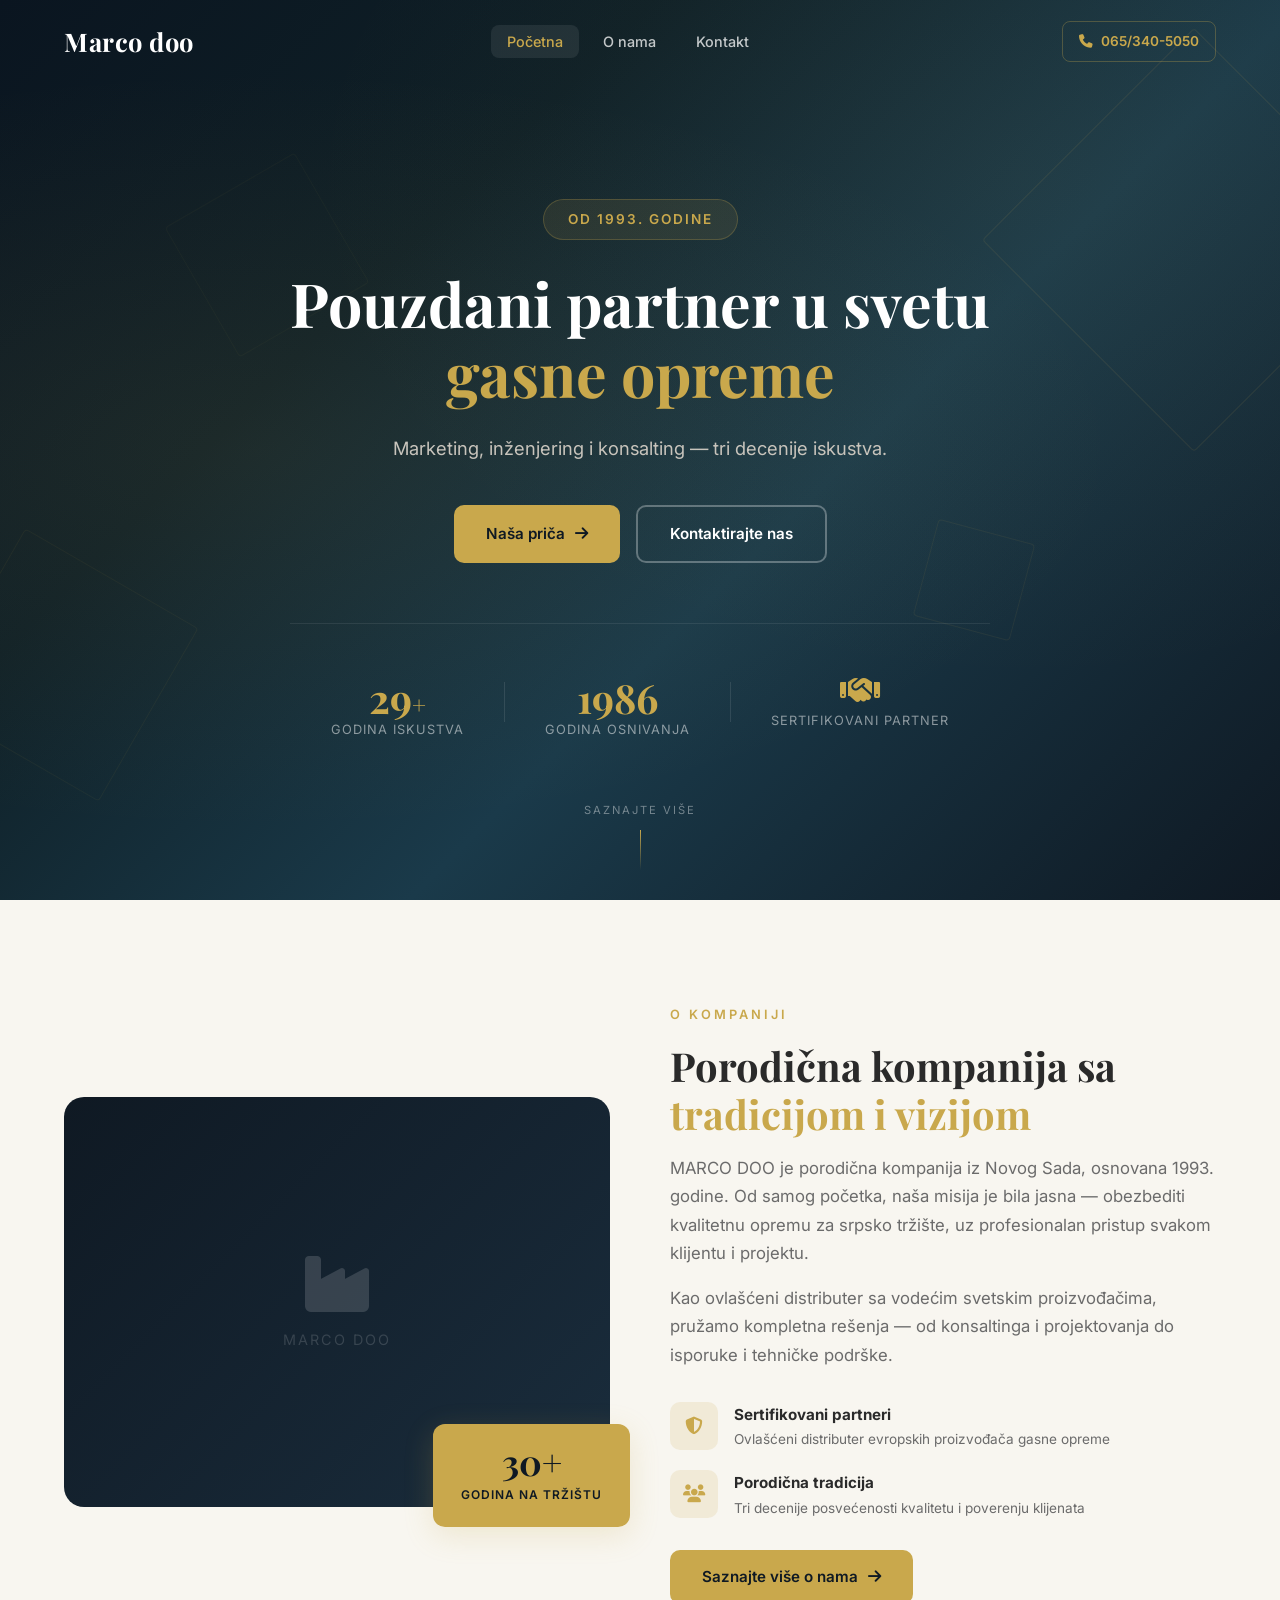
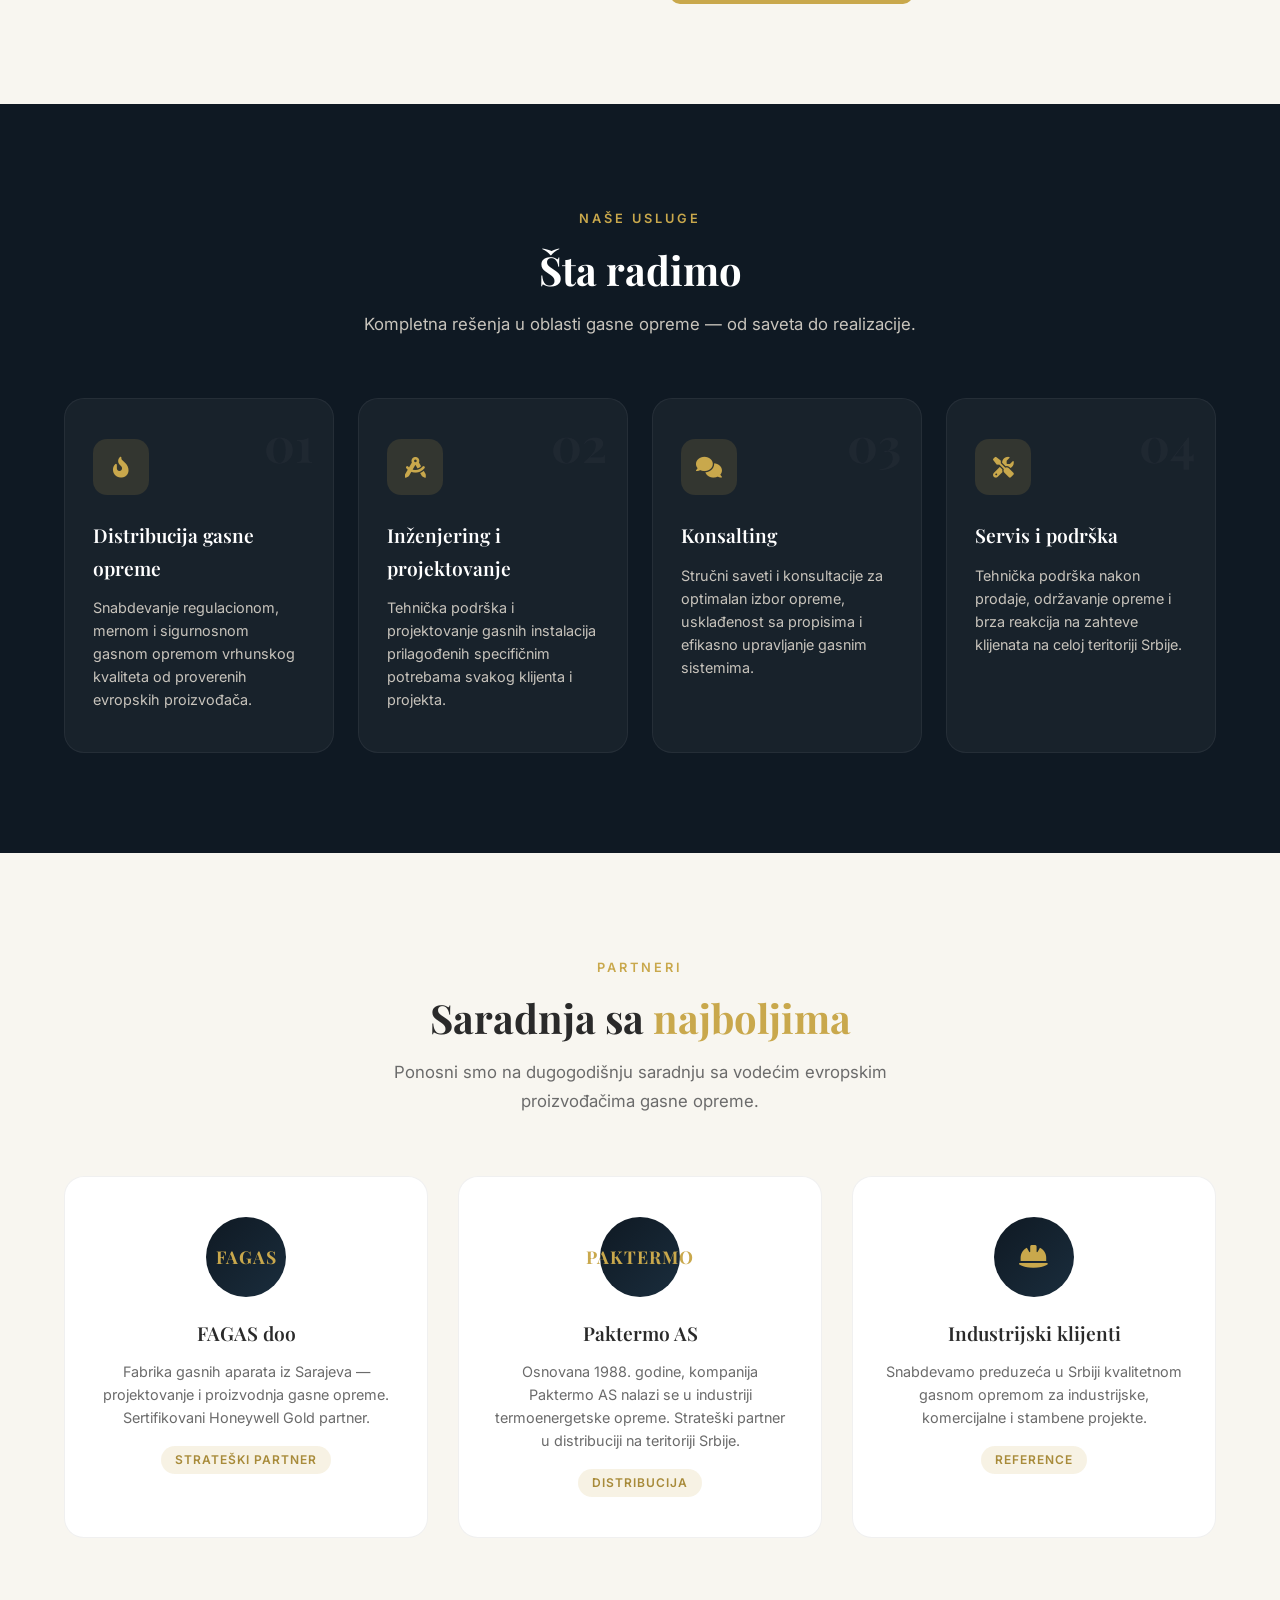
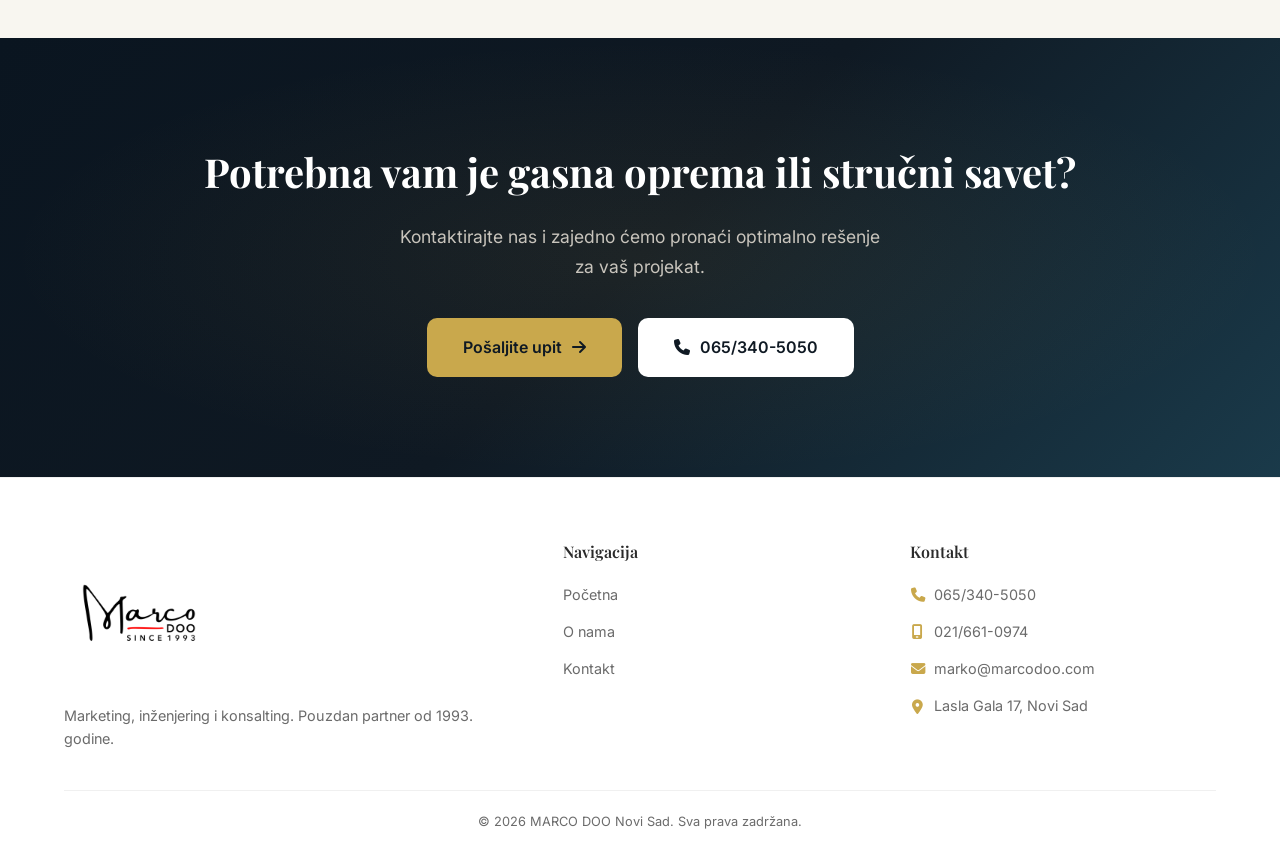
==== commit d595e7a5: "Full SEO optimization: schema, sitemap, favicon, meta tags - Add sitemap.xml and robots.txt - Add SV" ====
--- a/index.html
+++ b/index.html
@@ -3,25 +3,28 @@
 <head>
   <meta charset="UTF-8">
   <meta name="viewport" content="width=device-width, initial-scale=1.0">
-  <title>MARCO DOO - Gasna oprema i inženjering | Novi Sad</title>
-  <meta name="description" content="MARCO DOO Novi Sad - Distribucija gasne opreme, inženjering i konsalting. Partner pouzdanja od 1993. godine.">
-  <meta name="keywords" content="gasna oprema, inženjering, konsalting, distribucija, Novi Sad, MARCO">
-  <link rel="canonical" href="https://djordje-stankovic.github.io/marco-doo/index.html">
-  <meta property="og:title" content="MARCO DOO - Gasna oprema i inženjering">
-  <meta property="og:description" content="Distribucija gasne opreme, inženjering i konsalting. Partner pouzdanja od 1993. godine.">
+  <title>MARCO DOO — Marketing, inženjering i konsalting | Novi Sad</title>
+  <meta name="description" content="MARCO DOO Novi Sad — Marketing, inženjering i konsalting. Pouzdan partner od 1993. godine. Distribucija opreme, stručni saveti i projektovanje.">
+  <meta name="keywords" content="Marco doo, marketing, inženjering, konsalting, distribucija, Novi Sad, gasna oprema, Skaska destilerija">
+  <link rel="canonical" href="https://djordje-stankovic.github.io/marco-doo/">
+  <meta property="og:title" content="MARCO DOO — Marketing, inženjering i konsalting">
+  <meta property="og:description" content="Marketing, inženjering i konsalting. Pouzdan partner od 1993. godine. Tri decenije iskustva.">
   <meta property="og:type" content="website">
   <meta property="og:url" content="https://djordje-stankovic.github.io/marco-doo/">
   <meta property="og:image" content="https://djordje-stankovic.github.io/marco-doo/images/viber_image_2026-03-04_09-18-24-986.jpg">
-  <meta property="og:image:alt" content="MARCO DOO logo">
+  <meta property="og:image:alt" content="MARCO DOO — Marketing, inženjering i konsalting od 1993.">
   <meta property="og:image:type" content="image/jpeg">
   <meta property="og:image:width" content="1200">
   <meta property="og:image:height" content="630">
   <meta property="og:site_name" content="MARCO DOO">
   <meta property="og:locale" content="sr_RS">
   <meta name="twitter:card" content="summary_large_image">
-  <meta name="twitter:title" content="MARCO DOO - Gasna oprema i inženjering">
-  <meta name="twitter:description" content="Distribucija gasne opreme, inženjering i konsalting. Partner pouzdanja od 1993. godine.">
+  <meta name="twitter:title" content="MARCO DOO — Marketing, inženjering i konsalting">
+  <meta name="twitter:description" content="Marketing, inženjering i konsalting. Pouzdan partner od 1993. Tri decenije iskustva.">
   <meta name="twitter:image" content="https://djordje-stankovic.github.io/marco-doo/images/viber_image_2026-03-04_09-18-24-986.jpg">
+  <link rel="icon" type="image/svg+xml" href="favicon.svg">
+  <link rel="apple-touch-icon" href="images/viber_image_2026-03-04_09-18-24-986.jpg">
+  <meta name="theme-color" content="#0f1923">
   <link rel="preconnect" href="https://fonts.googleapis.com">
   <link rel="preconnect" href="https://fonts.gstatic.com" crossorigin>
   <link href="https://fonts.googleapis.com/css2?family=Playfair+Display:wght@400;500;600;700&family=Inter:wght@300;400;500;600;700&display=swap" rel="stylesheet">
@@ -29,12 +32,15 @@
   <link rel="stylesheet" href="style.css">
 
   <script type="application/ld+json">
-  {
+  [{
     "@context": "https://schema.org",
     "@type": "Organization",
     "name": "MARCO DOO",
-    "description": "Distribucija gasne opreme, inženjering i konsalting",
+    "legalName": "Marco doo Novi Sad",
+    "description": "Marketing, inženjering i konsalting. Pouzdan partner od 1993. godine.",
     "url": "https://djordje-stankovic.github.io/marco-doo",
+    "logo": "https://djordje-stankovic.github.io/marco-doo/images/viber_image_2026-03-04_09-18-24-986.jpg",
+    "image": "https://djordje-stankovic.github.io/marco-doo/images/viber_image_2026-03-04_09-18-24-986.jpg",
     "telephone": "+381653405050",
     "email": "marko@marcodoo.com",
     "address": {
@@ -44,12 +50,45 @@
       "postalCode": "21000",
       "addressCountry": "RS"
     },
+    "geo": {
+      "@type": "GeoCoordinates",
+      "latitude": "45.2671",
+      "longitude": "19.8335"
+    },
     "foundingDate": "1993-03-10",
-    "founder": {
+    "foundingLocation": "Kragujevac, Srbija",
+    "numberOfEmployees": {
+      "@type": "QuantitativeValue",
+      "minValue": 2,
+      "maxValue": 10
+    },
+    "founder": [
+      { "@type": "Person", "name": "Sekul Popović" },
+      { "@type": "Person", "name": "Branka Popović" }
+    ],
+    "member": {
       "@type": "Person",
-      "name": "Sekul Popović"
+      "name": "Marko Popović",
+      "jobTitle": "Generalni direktor"
+    },
+    "sameAs": [],
+    "contactPoint": {
+      "@type": "ContactPoint",
+      "telephone": "+381653405050",
+      "contactType": "customer service",
+      "availableLanguage": ["Serbian"]
+    },
+    "areaServed": {
+      "@type": "Country",
+      "name": "Srbija"
     }
-  }
+  },
+  {
+    "@context": "https://schema.org",
+    "@type": "WebSite",
+    "name": "MARCO DOO",
+    "url": "https://djordje-stankovic.github.io/marco-doo"
+  }]
   </script>
 </head>
 <body>
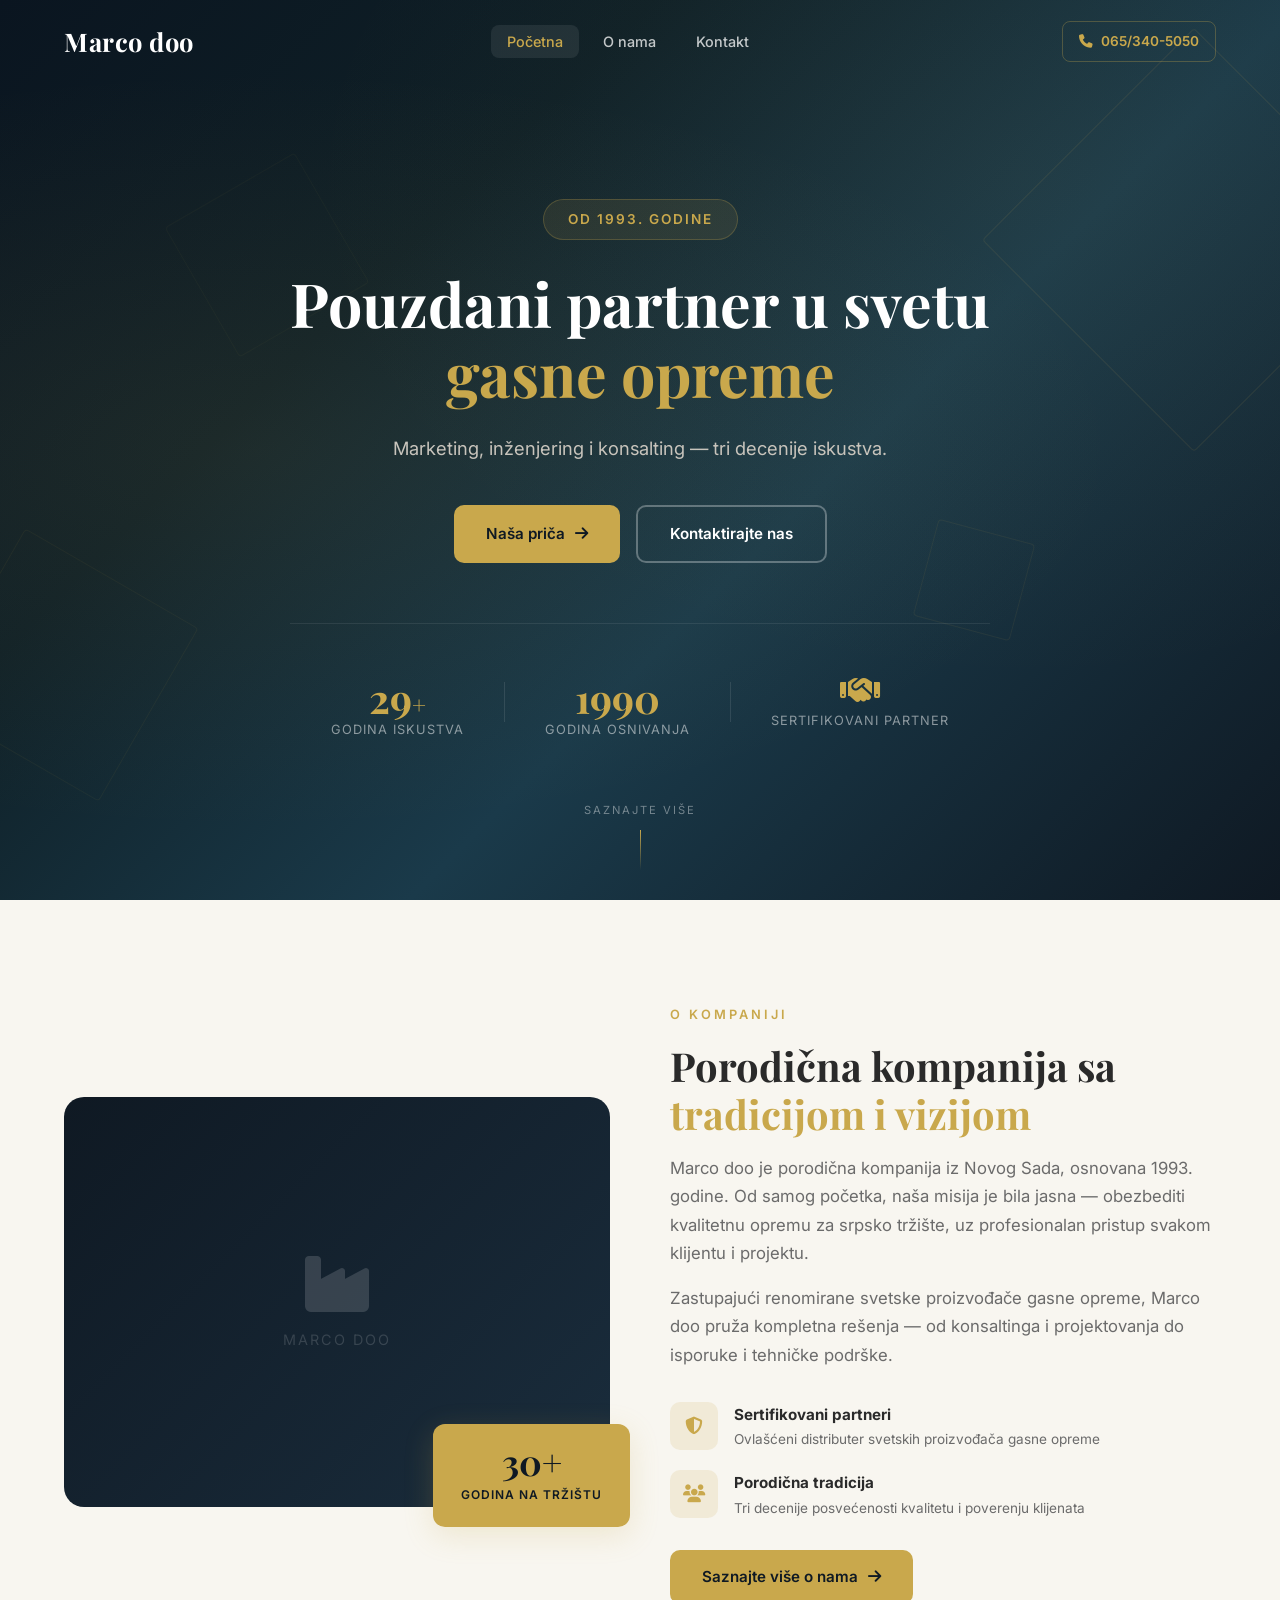
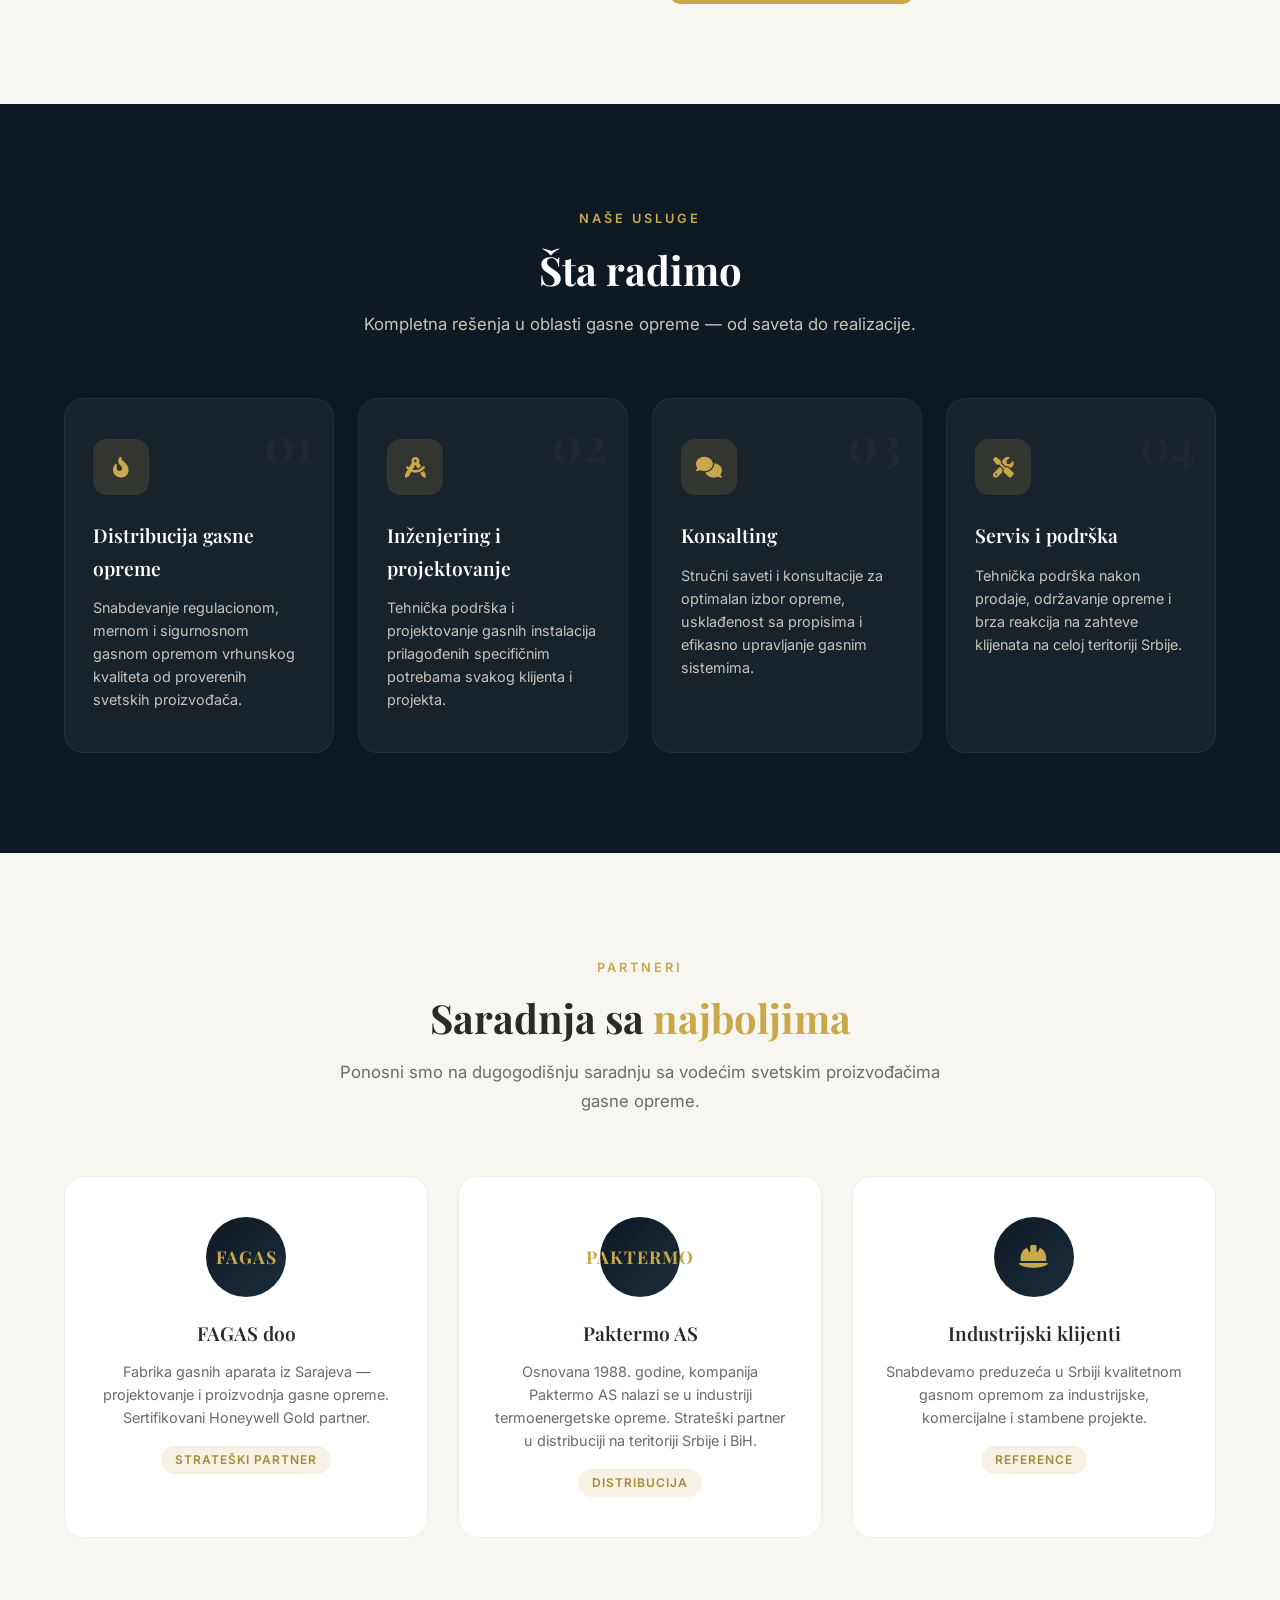
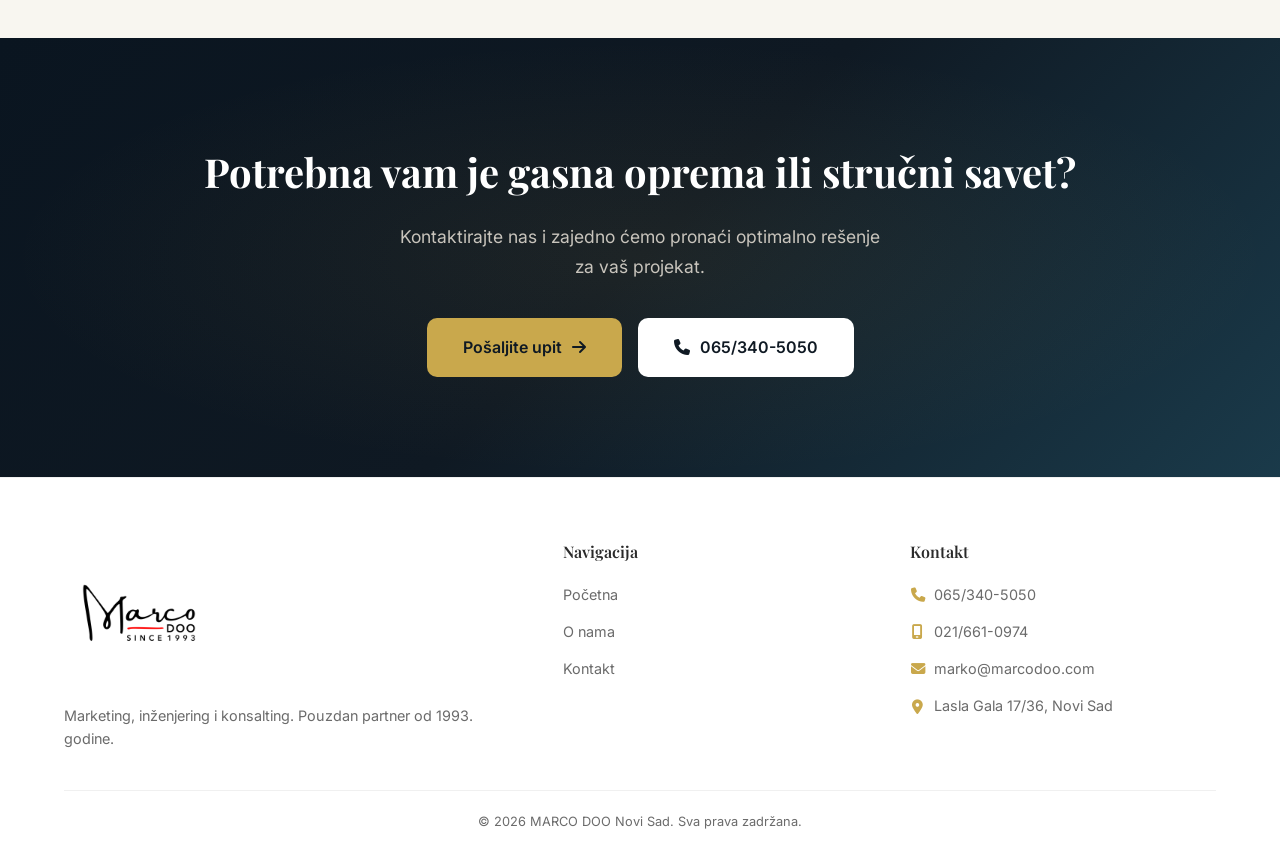
==== commit f356b0dc: "Marco doo text corrections: svetskim, adresa 17/36, MB nowrap - evropskim → svetskim svuda (partneri" ====
--- a/index.html
+++ b/index.html
@@ -45,7 +45,7 @@
     "email": "marko@marcodoo.com",
     "address": {
       "@type": "PostalAddress",
-      "streetAddress": "Lasla Gala 17",
+      "streetAddress": "Lasla Gala 17/36",
       "addressLocality": "Novi Sad",
       "postalCode": "21000",
       "addressCountry": "RS"
@@ -193,14 +193,14 @@
             <span class="section__label animate-on-scroll">O kompaniji</span>
             <h2 class="section__title animate-on-scroll">Porodična kompanija sa <br><span class="text-gold">tradicijom i vizijom</span></h2>
             <p class="about-intro__text animate-on-scroll">
-              MARCO DOO je porodična kompanija iz Novog Sada, osnovana 1993. godine.
+              Marco doo je porodična kompanija iz Novog Sada, osnovana 1993. godine.
               Od samog početka, naša misija je bila jasna — obezbediti
               kvalitetnu opremu za srpsko tržište, uz profesionalan pristup
               svakom klijentu i projektu.
             </p>
             <p class="about-intro__text animate-on-scroll">
-              Kao ovlašćeni distributer sa vodećim svetskim proizvođačima,
-              pružamo kompletna rešenja — od konsaltinga i projektovanja
+              Zastupajući renomirane svetske proizvođače gasne opreme,
+              Marco doo pruža kompletna rešenja — od konsaltinga i projektovanja
               do isporuke i tehničke podrške.
             </p>
             <div class="about-intro__features animate-on-scroll">
@@ -208,7 +208,7 @@
                 <div class="about-intro__feature-icon"><i class="fa-solid fa-shield-halved"></i></div>
                 <div>
                   <strong>Sertifikovani partneri</strong>
-                  <p>Ovlašćeni distributer evropskih proizvođača gasne opreme</p>
+                  <p>Ovlašćeni distributer svetskih proizvođača gasne opreme</p>
                 </div>
               </div>
               <div class="about-intro__feature">
@@ -239,7 +239,7 @@
               <i class="fa-solid fa-fire-flame-curved"></i>
             </div>
             <h3>Distribucija gasne opreme</h3>
-            <p>Snabdevanje regulacionom, mernom i sigurnosnom gasnom opremom vrhunskog kvaliteta od proverenih evropskih proizvođača.</p>
+            <p>Snabdevanje regulacionom, mernom i sigurnosnom gasnom opremom vrhunskog kvaliteta od proverenih svetskih proizvođača.</p>
             <div class="services__card-number">01</div>
           </div>
           <div class="services__card tilt-card animate-on-scroll">
@@ -276,7 +276,7 @@
         <div class="section__header">
           <span class="section__label animate-on-scroll">Partneri</span>
           <h2 class="section__title animate-on-scroll">Saradnja sa <span class="text-gold">najboljima</span></h2>
-          <p class="section__desc animate-on-scroll">Ponosni smo na dugogodišnju saradnju sa vodećim evropskim proizvođačima gasne opreme.</p>
+          <p class="section__desc animate-on-scroll">Ponosni smo na dugogodišnju saradnju sa vodećim svetskim proizvođačima gasne opreme.</p>
         </div>
         <div class="partners__grid">
           <div class="partners__card tilt-card animate-on-scroll">
@@ -292,7 +292,7 @@
               <span>PAKTERMO</span>
             </div>
             <a href="https://paktermo.com/en/" target="_blank" rel="noopener"><h3>Paktermo AS</h3></a>
-            <p>Osnovana 1988. godine, kompanija Paktermo AS nalazi se u industriji termoenergetske opreme. Strateški partner u distribuciji na teritoriji Srbije.</p>
+            <p>Osnovana 1988. godine, kompanija Paktermo AS nalazi se u industriji termoenergetske opreme. Strateški partner u distribuciji na teritoriji Srbije i BiH.</p>
             <span class="partners__tag">Distribucija</span>
           </div>
           <div class="partners__card tilt-card animate-on-scroll">
@@ -345,7 +345,7 @@
             <li><a href="tel:+381653405050"><i class="fa-solid fa-phone"></i> 065/340-5050</a></li>
             <li><a href="tel:+381216610974"><i class="fa-solid fa-mobile-screen"></i> 021/661-0974</a></li>
             <li><a href="mailto:marko@marcodoo.com"><i class="fa-solid fa-envelope"></i> marko@marcodoo.com</a></li>
-            <li><span><i class="fa-solid fa-location-dot"></i> Lasla Gala 17, Novi Sad</span></li>
+            <li><span><i class="fa-solid fa-location-dot"></i> Lasla Gala 17/36, Novi Sad</span></li>
           </ul>
         </div>
       </div>
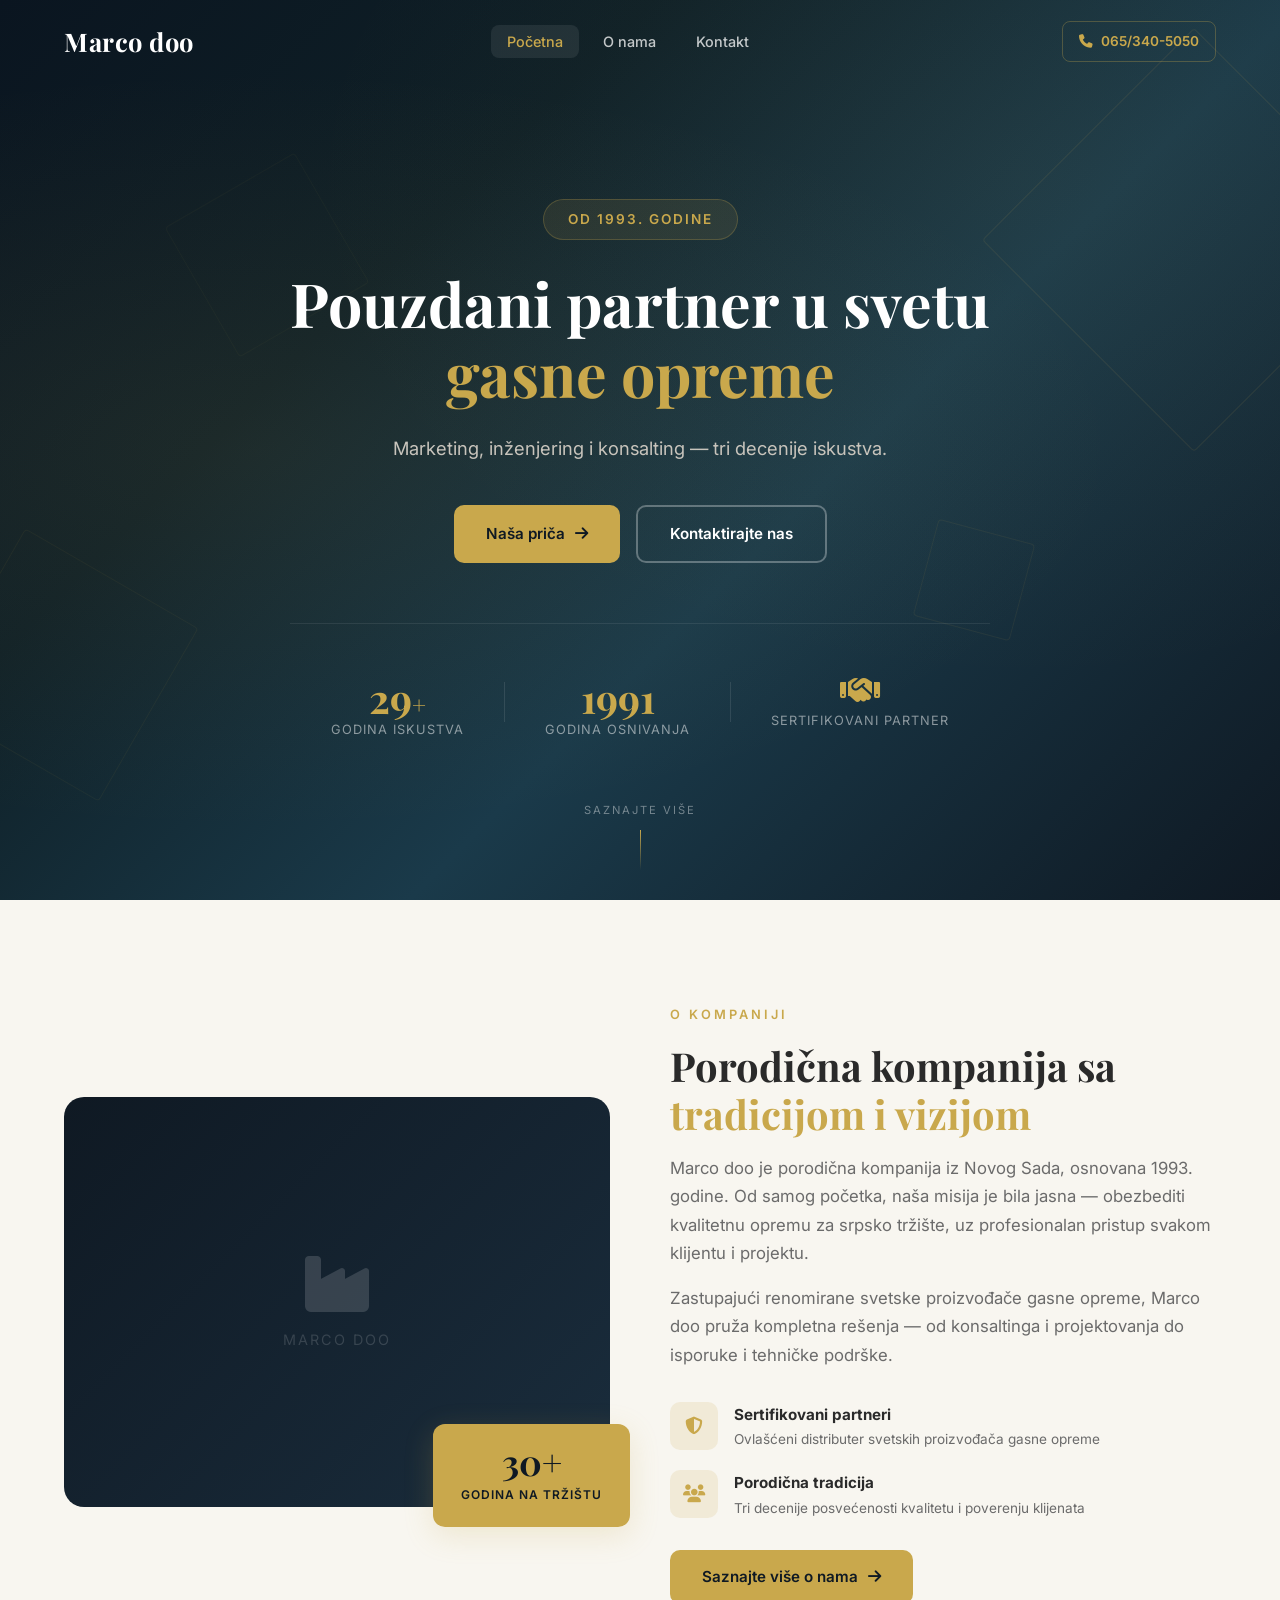
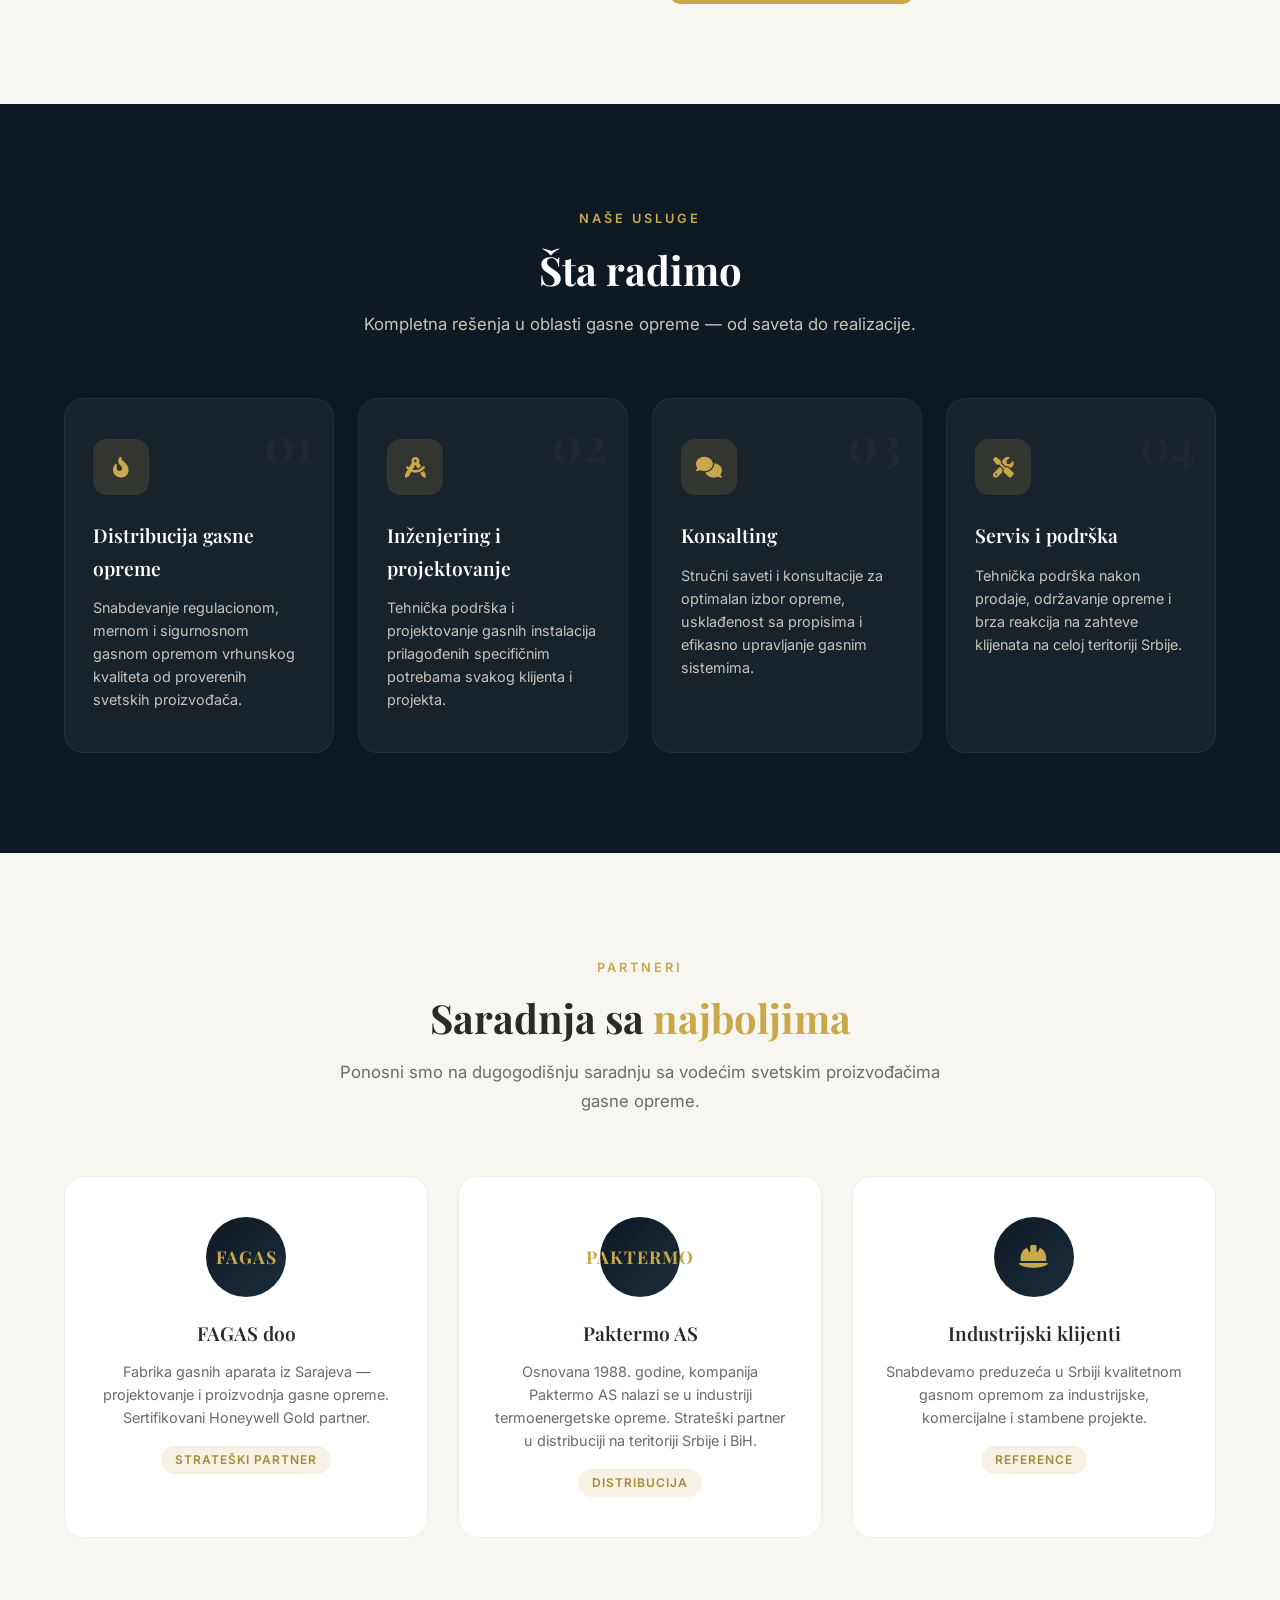
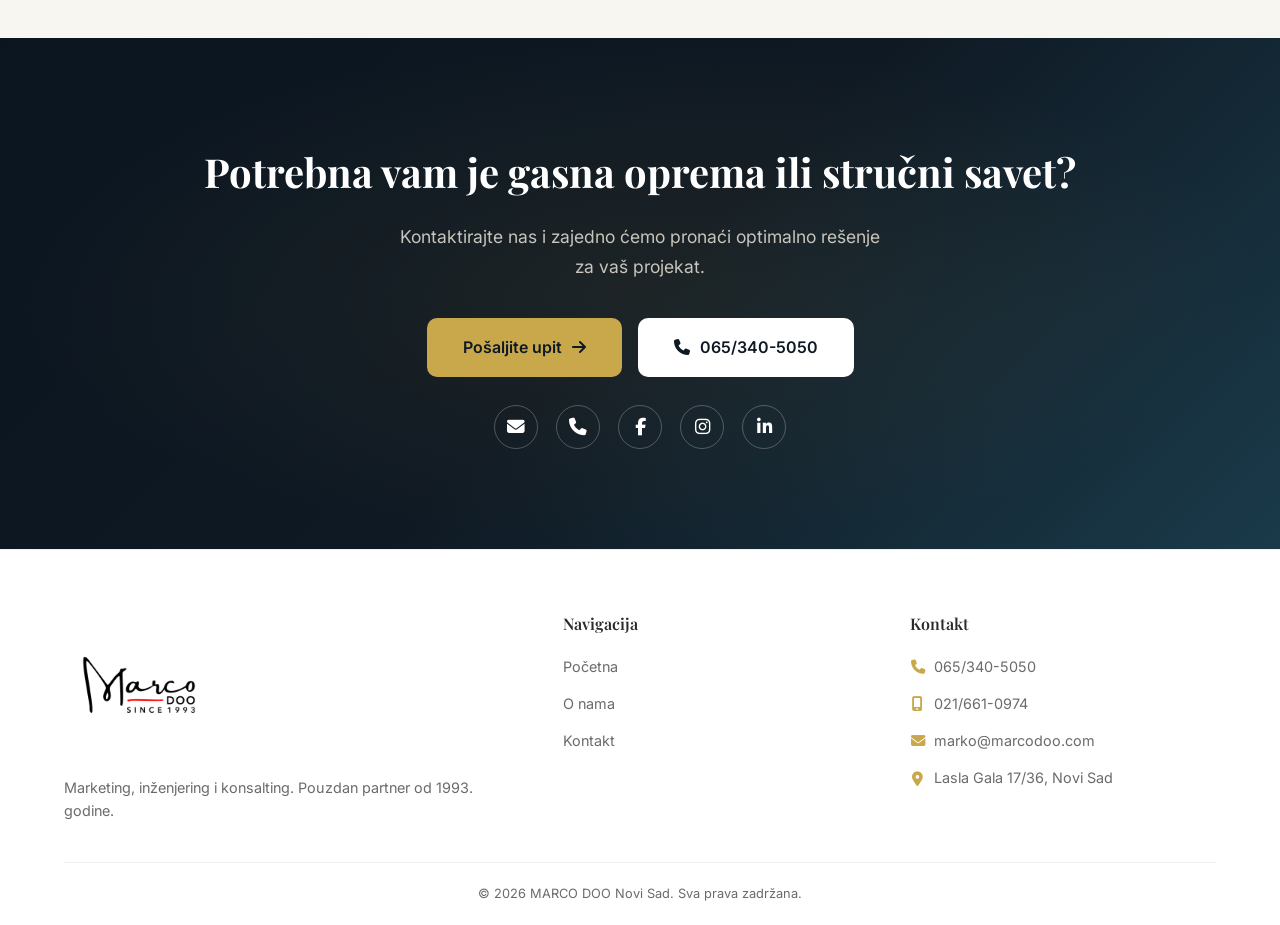
==== commit 231c41ba: "Add social media icons to CTA section Co-Authored-By: Claude Opus 4.6 <noreply@anthropic.com>" ====
--- a/index.html
+++ b/index.html
@@ -317,6 +317,13 @@
           <a href="kontakt.html" class="btn btn--gold btn--lg">Pošaljite upit <i class="fa-solid fa-arrow-right"></i></a>
           <a href="tel:+381653405050" class="btn btn--white btn--lg"><i class="fa-solid fa-phone"></i> 065/340-5050</a>
         </div>
+        <div class="cta__social animate-on-scroll">
+          <a href="mailto:marko@marcodoo.com" aria-label="Email"><i class="fa-solid fa-envelope"></i></a>
+          <a href="tel:+381653405050" aria-label="Telefon"><i class="fa-solid fa-phone"></i></a>
+          <a href="https://www.facebook.com/" target="_blank" rel="noopener" aria-label="Facebook"><i class="fa-brands fa-facebook-f"></i></a>
+          <a href="https://www.instagram.com/" target="_blank" rel="noopener" aria-label="Instagram"><i class="fa-brands fa-instagram"></i></a>
+          <a href="https://www.linkedin.com/" target="_blank" rel="noopener" aria-label="LinkedIn"><i class="fa-brands fa-linkedin-in"></i></a>
+        </div>
       </div>
     </section>
   </main>
--- a/style.css
+++ b/style.css
@@ -907,6 +907,30 @@
   flex-wrap: wrap;
 }
 
+.cta__social {
+  display: flex;
+  gap: 18px;
+  justify-content: center;
+  margin-top: 28px;
+}
+.cta__social a {
+  display: flex;
+  align-items: center;
+  justify-content: center;
+  width: 44px;
+  height: 44px;
+  border-radius: 50%;
+  border: 1px solid rgba(255,255,255,.25);
+  color: #fff;
+  font-size: 1.1rem;
+  transition: background .3s, border-color .3s, color .3s;
+}
+.cta__social a:hover {
+  background: var(--gold);
+  border-color: var(--gold);
+  color: var(--navy);
+}
+
 /* ---- Story (O nama) ---- */
 .story__intro {
   display: grid;
